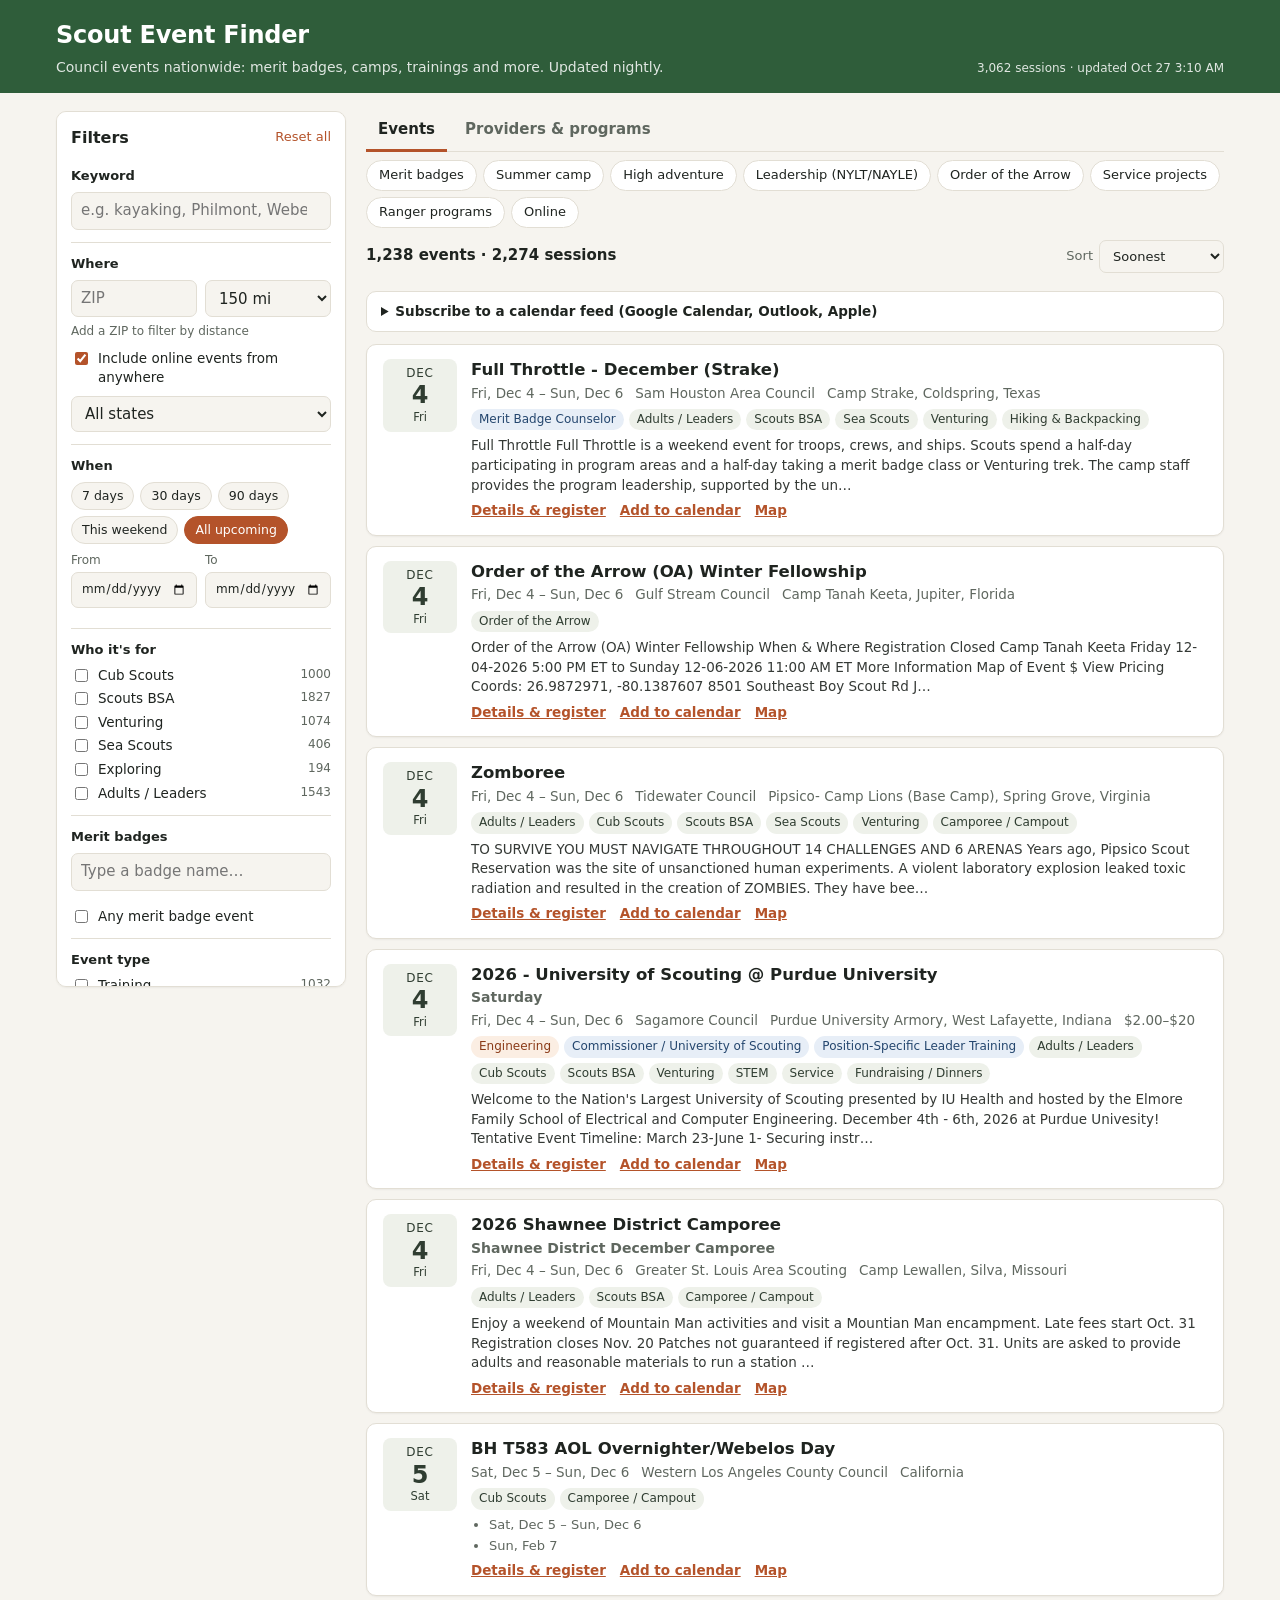
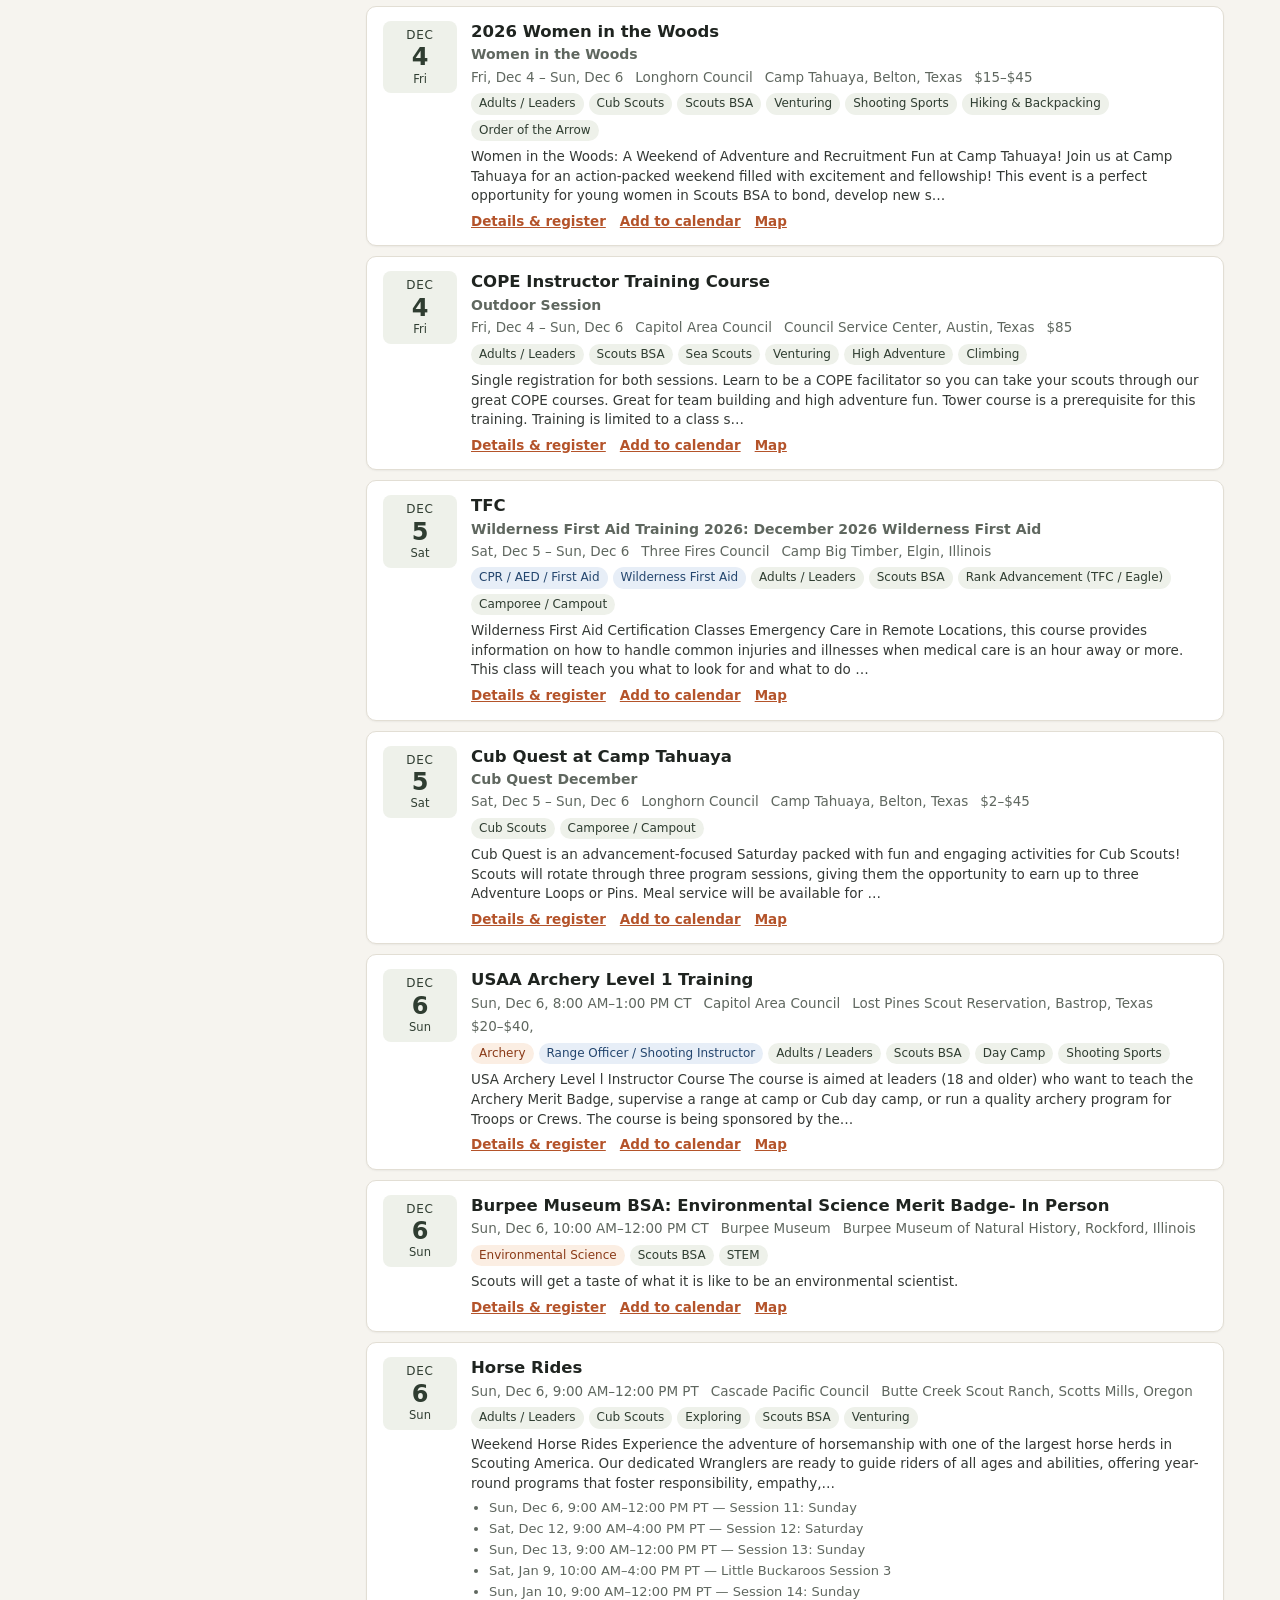
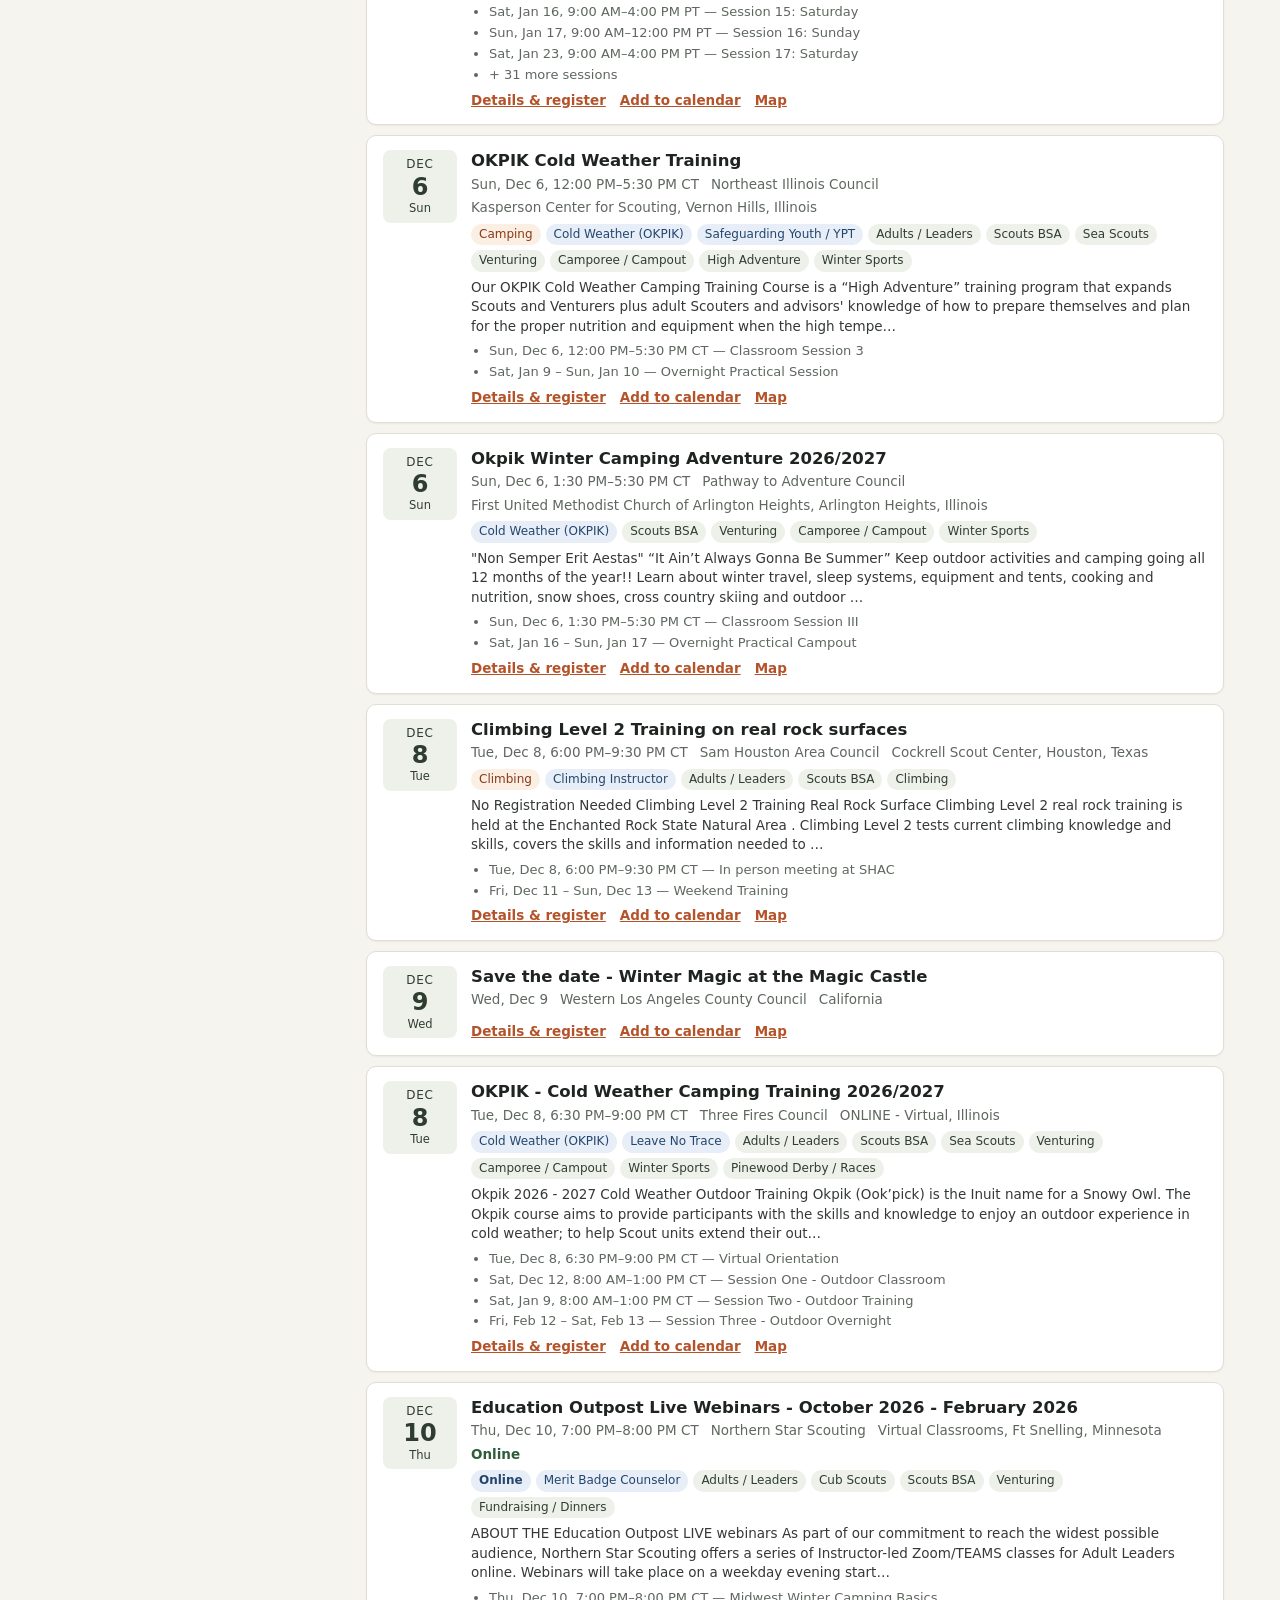
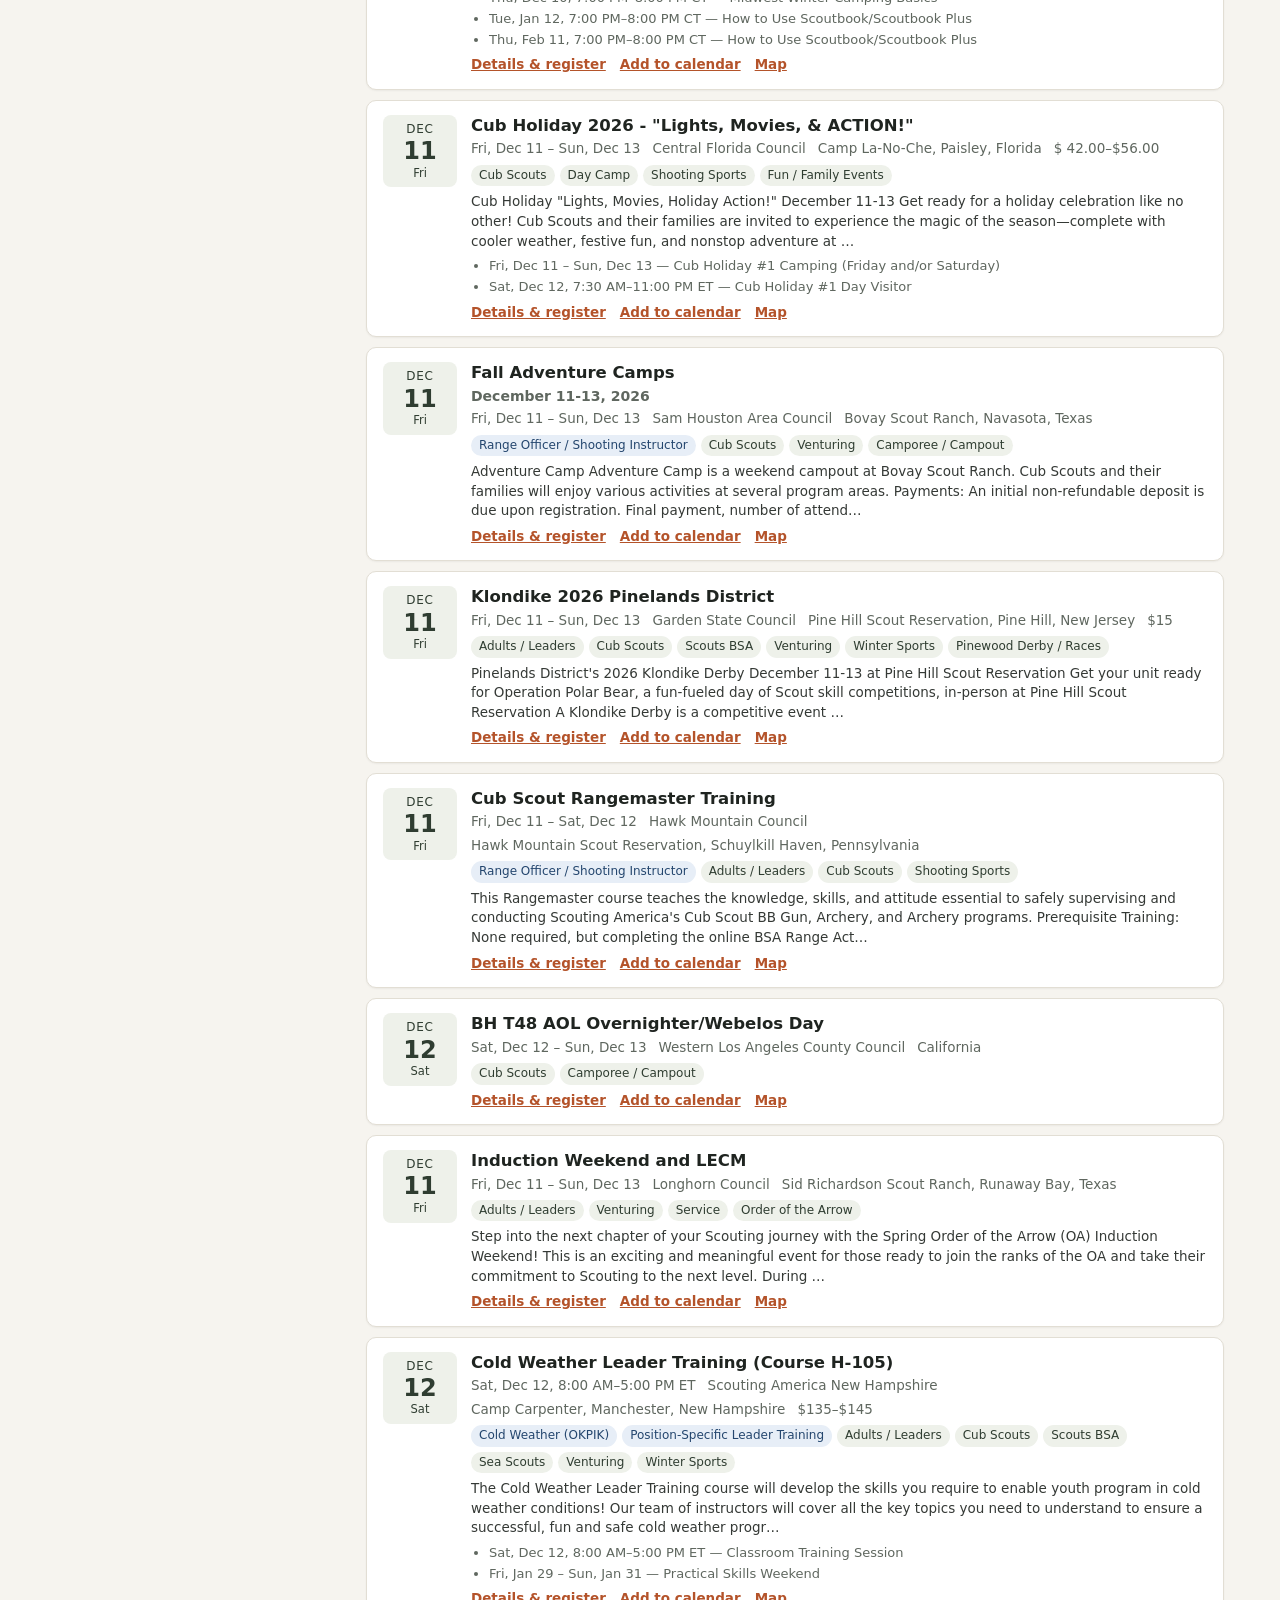
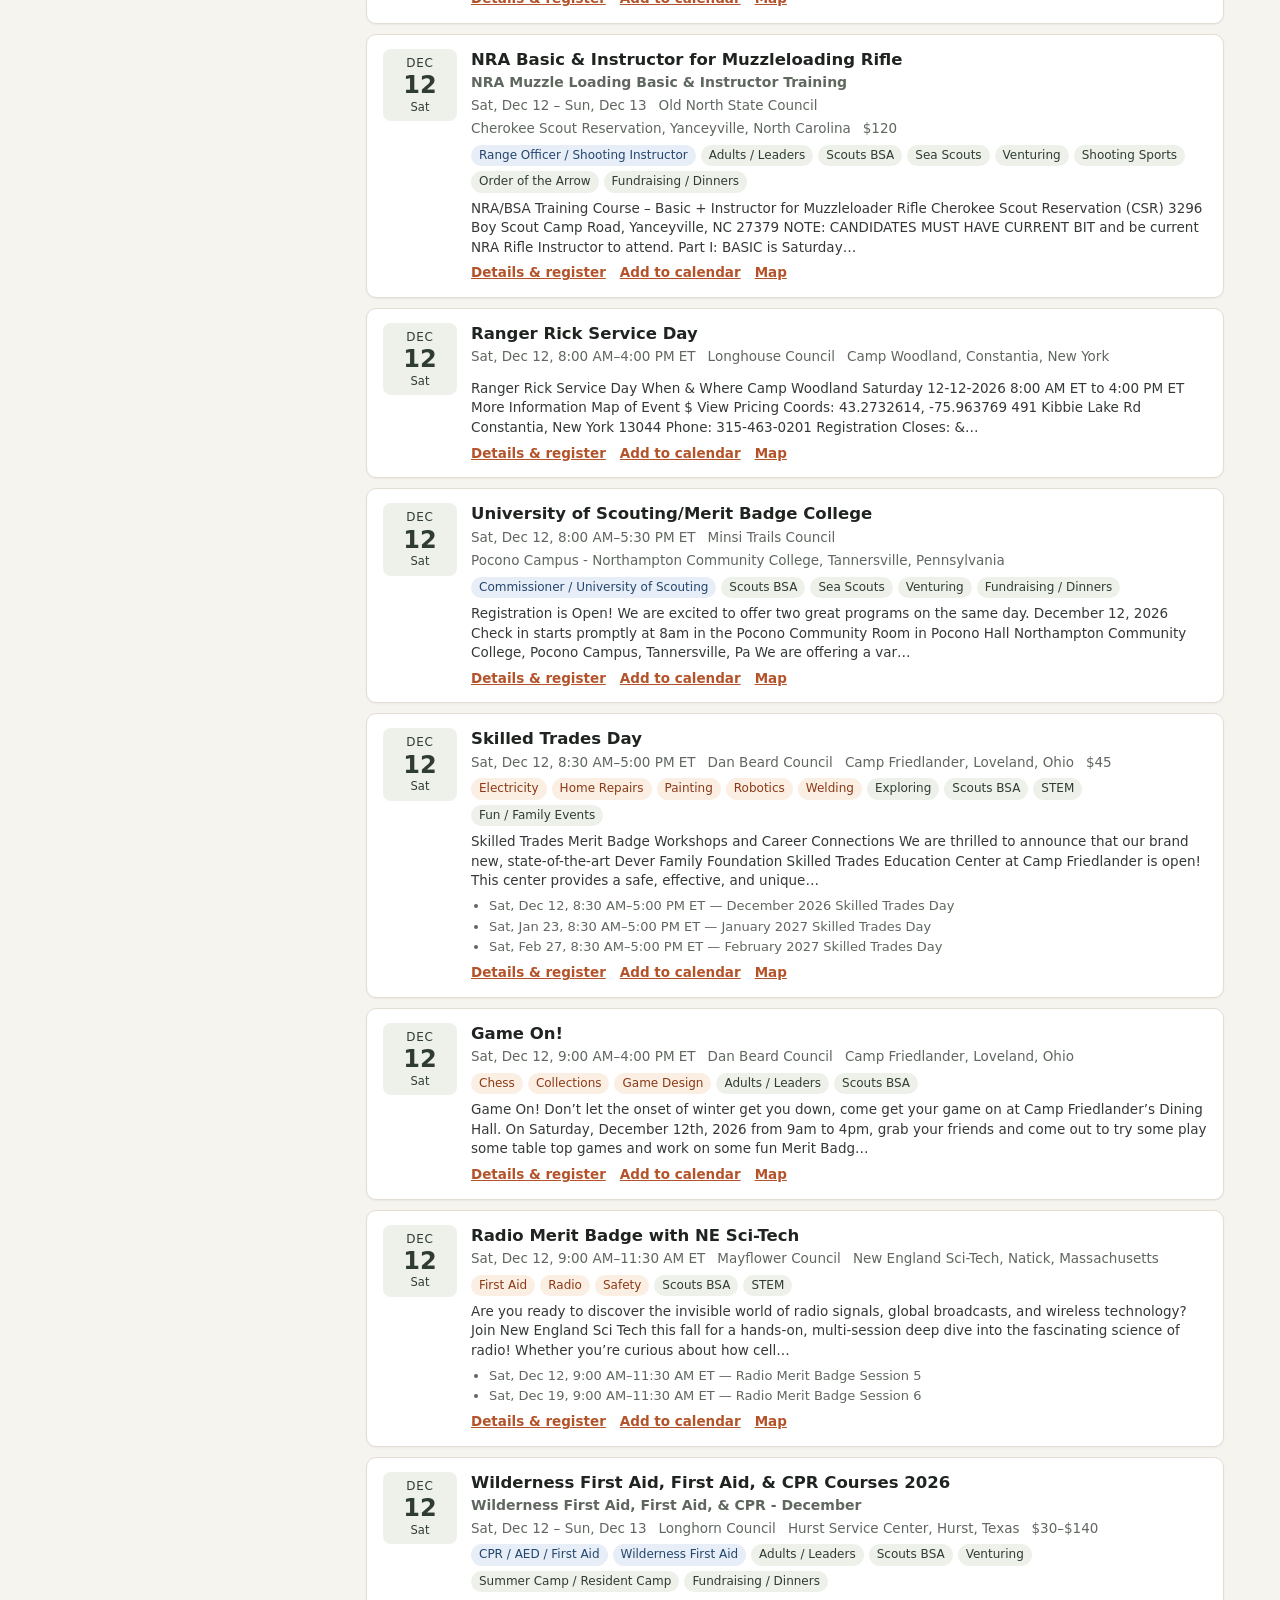
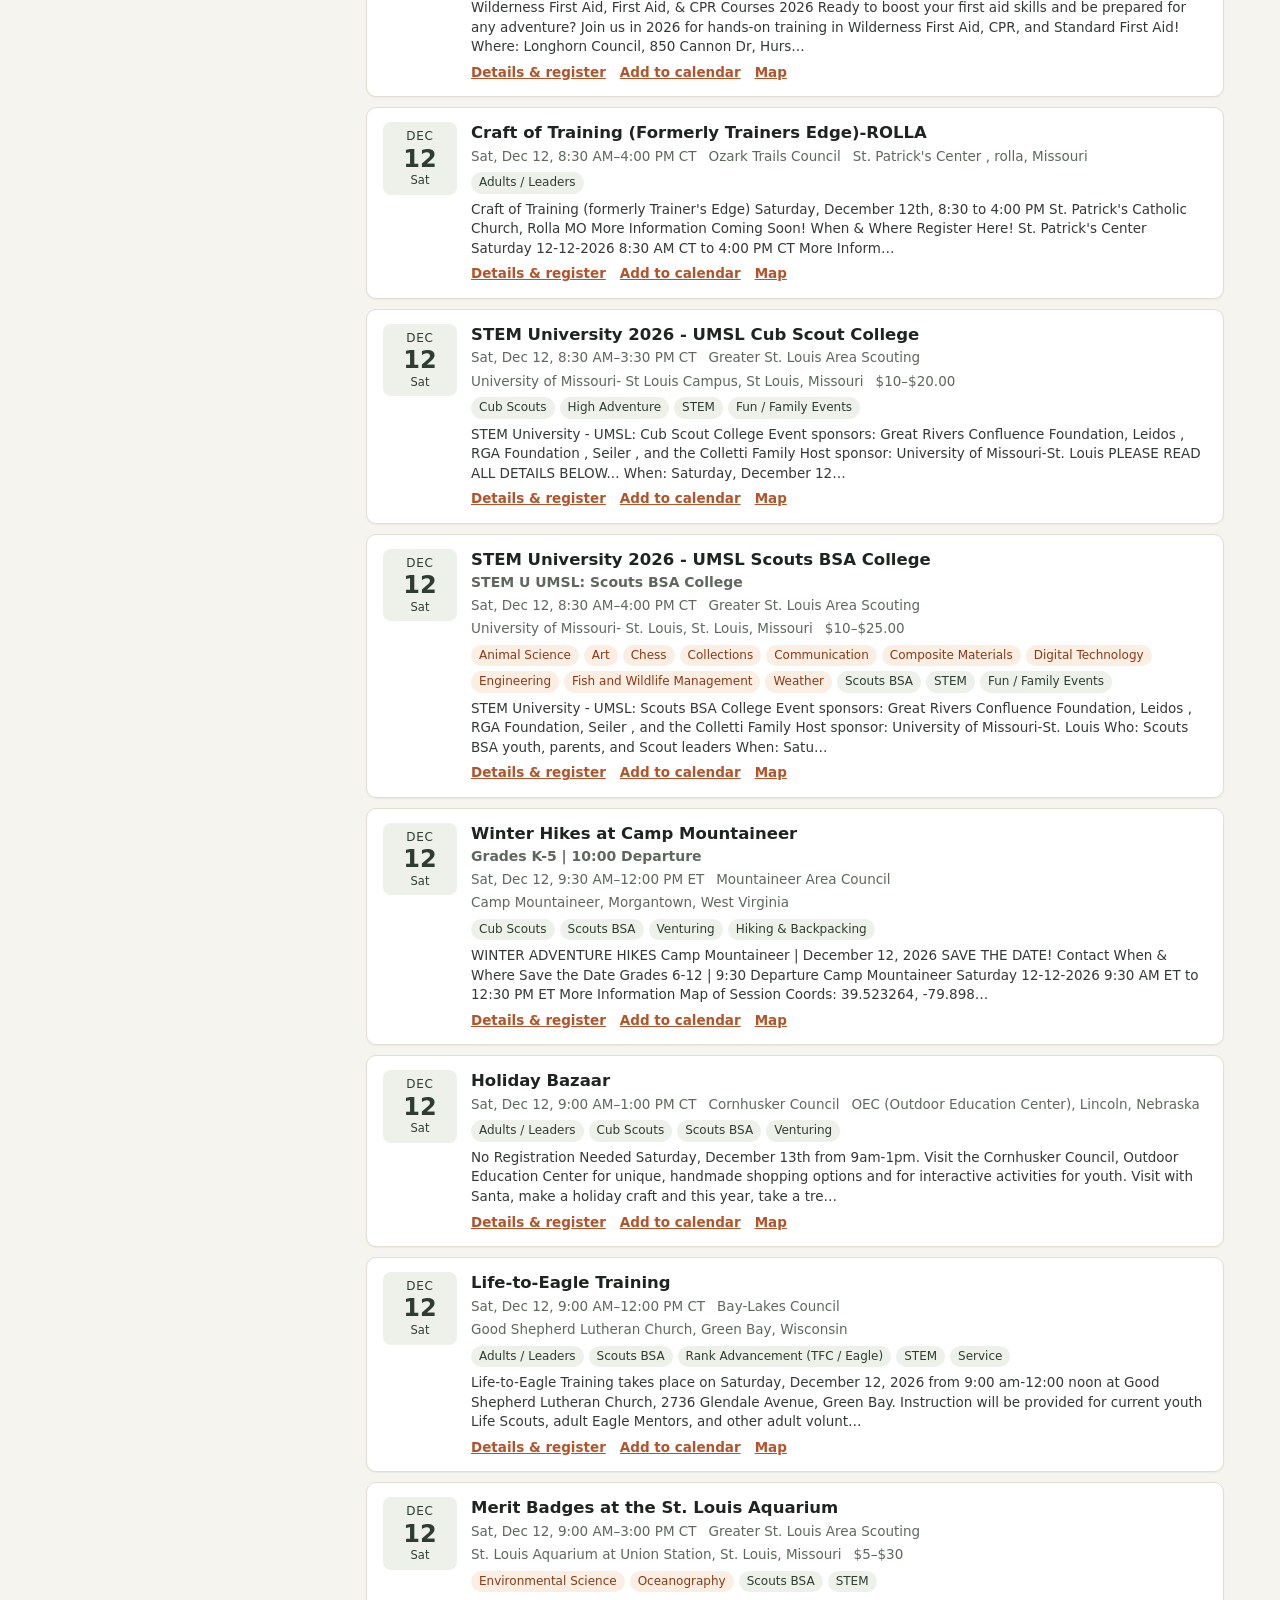
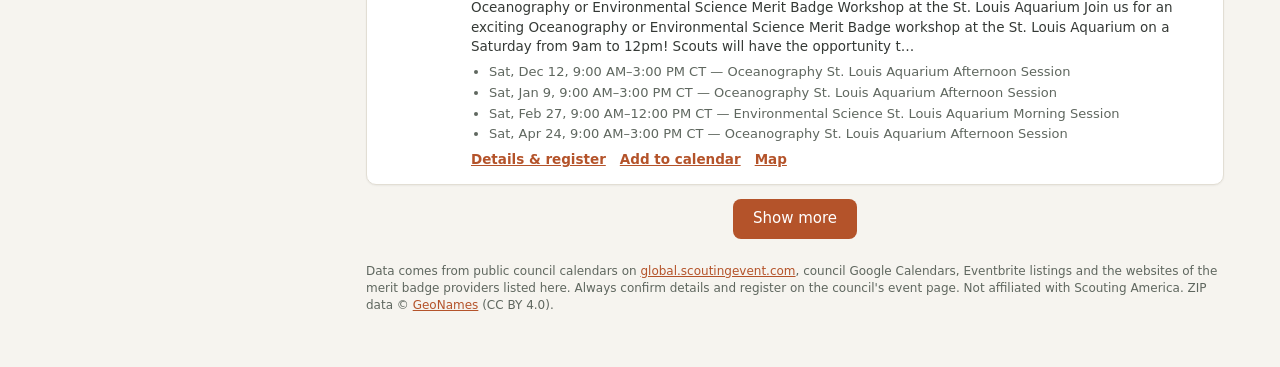
==== docs/index.html @ 90b97435 "Add files via upload" ====
<!doctype html>
<html lang="en">
<head>
<meta charset="utf-8">
<meta name="viewport" content="width=device-width, initial-scale=1">
<title>Scout Event Finder</title>
<meta name="description" content="Search Scouting America council events nationwide by merit badge, training, distance, date and program.">
<link rel="icon" href="data:image/svg+xml,%3Csvg xmlns='http://www.w3.org/2000/svg' viewBox='0 0 32 32'%3E%3Ccircle cx='16' cy='16' r='14' fill='%23b4532a'/%3E%3Cpath d='M16 6l3 8h-6z M16 26l-3-8h6z' fill='%23fff'/%3E%3C/svg%3E">
<link rel="stylesheet" href="style.css">
</head>
<body>
<header class="top">
  <div class="wrap top-inner">
    <div>
      <h1>Scout Event Finder</h1>
      <p class="sub">Council events nationwide: merit badges, camps, trainings and more. Updated nightly.</p>
    </div>
    <div class="updated" id="updated">Loading…</div>
  </div>
</header>

<main class="wrap layout">
  <aside class="filters" id="filters" aria-label="Filters">
    <div class="filters-head">
      <h2>Filters</h2>
      <button type="button" class="link" id="reset">Reset all</button>
      <button type="button" class="close-filters" id="closeFilters" aria-label="Close filters">✕</button>
    </div>

    <section>
      <label class="lbl" for="q">Keyword</label>
      <input id="q" type="search" placeholder="e.g. kayaking, Philmont, Webelos">
    </section>

    <section>
      <div class="lbl">Where</div>
      <div class="row2">
        <input id="zip" inputmode="numeric" maxlength="5" placeholder="ZIP" aria-label="ZIP code">
        <select id="radius" aria-label="Distance">
          <option value="25">25 mi</option><option value="50">50 mi</option>
          <option value="100">100 mi</option><option value="150" selected>150 mi</option>
          <option value="250">250 mi</option><option value="500">500 mi</option>
          <option value="0">Any distance</option>
        </select>
      </div>
      <div class="hint" id="zipHint"></div>
      <label class="check"><input type="checkbox" id="includeOnline" checked> Include online events from anywhere</label>
      <select id="state" aria-label="State"><option value="">All states</option></select>
    </section>

    <section>
      <div class="lbl">When</div>
      <div class="chips" id="datePresets">
        <button type="button" data-days="7">7 days</button>
        <button type="button" data-days="30">30 days</button>
        <button type="button" data-days="90">90 days</button>
        <button type="button" data-days="weekend">This weekend</button>
        <button type="button" data-days="all" class="on">All upcoming</button>
      </div>
      <div class="row2">
        <label class="mini">From<input id="from" type="date"></label>
        <label class="mini">To<input id="to" type="date"></label>
      </div>
    </section>

    <section>
      <div class="lbl">Who it's for</div>
      <div class="checks" id="programs"></div>
    </section>

    <section>
      <label class="lbl" for="badgeInput">Merit badges</label>
      <input id="badgeInput" list="badgeList" placeholder="Type a badge name…">
      <datalist id="badgeList"></datalist>
      <div class="picked" id="badgePicked"></div>
      <label class="check"><input type="checkbox" id="anyBadge"> Any merit badge event</label>
    </section>

    <section>
      <div class="lbl">Event type</div>
      <div class="checks" id="topics"></div>
    </section>

    <section>
      <div class="lbl">Training &amp; certifications</div>
      <div class="checks scroll" id="trainings"></div>
    </section>

    <section>
      <label class="lbl" for="council">Council</label>
      <select id="council"><option value="">All councils</option></select>
    </section>

    <section>
      <div class="lbl">Clean-up</div>
      <label class="check"><input type="checkbox" id="hideLong" checked> Hide long-running listings (over 3 weeks, e.g. dues, sales)</label>
      <label class="check"><input type="checkbox" id="hideFund" checked> Hide fundraisers &amp; dinners</label>
      <label class="check"><input type="checkbox" id="hideAdmin" checked> Hide meetings &amp; admin (committees, roundtables, boards of review)</label>
      <label class="check"><input type="checkbox" id="newOnly"> Only events added in the last 7 days</label>
    </section>
  </aside>

  <section class="results" aria-live="polite">
    <div class="tabs" role="tablist">
      <button type="button" role="tab" id="tabEvents" class="on" aria-selected="true">Events</button>
      <button type="button" role="tab" id="tabProviders" aria-selected="false">Providers &amp; programs</button>
    </div>
    <div class="quick" id="quick" aria-label="Quick picks"></div>
    <div class="toolbar">
      <button type="button" class="open-filters" id="openFilters">Filters</button>
      <div class="count" id="count"></div>
      <label class="sort">Sort
        <select id="sort">
          <option value="date">Soonest</option>
          <option value="dist">Closest</option>
          <option value="new">Newly added</option>
        </select>
      </label>
    </div>
    <div class="active" id="activeFilters"></div>
    <details class="subscribe" id="subscribe">
      <summary>Subscribe to a calendar feed (Google Calendar, Outlook, Apple)</summary>
      <p>Copy a link and add it to your calendar app ("Add calendar → From URL" in Google Calendar). It refreshes automatically as new events are posted.</p>
      <div id="feedLinks">Loading…</div>
    </details>
    <div id="list"></div>
    <button type="button" class="more" id="more" hidden>Show more</button>
    <p class="foot">Data comes from public council calendars on
      <a href="https://global.scoutingevent.com/" target="_blank" rel="noopener">global.scoutingevent.com</a>, council Google Calendars,
      Eventbrite listings and the websites of the merit badge providers listed here.
      Always confirm details and register on the council's event page. Not affiliated with Scouting America.
      ZIP data © <a href="https://www.geonames.org/" target="_blank" rel="noopener">GeoNames</a> (CC BY 4.0).</p>
  </section>
</main>
<script src="app.js"></script>
</body>
</html>
---- docs/style.css ----
:root {
  --bg: #f6f4ef; --panel: #ffffff; --ink: #1f2420; --muted: #5f675f; --line: #e2ded4;
  --accent: #b4532a; --accent-ink: #ffffff; --green: #2f5d3a; --chip: #eef1ea; --chip-ink: #2f3d31;
  --badge: #fbeee3; --badge-ink: #8a3a17; --train: #e7eef7; --train-ink: #24466e; --new: #2f5d3a;
  --shadow: 0 1px 2px rgba(0,0,0,.05);
}
@media (prefers-color-scheme: dark) {
  :root {
    --bg: #161916; --panel: #1f231f; --ink: #e9ece6; --muted: #a2aa9f; --line: #333a33;
    --accent: #e0814f; --accent-ink: #1a1a1a; --green: #8cc79a; --chip: #2a312a; --chip-ink: #cfdccb;
    --badge: #3a2a20; --badge-ink: #f2b48f; --train: #1f2c3b; --train-ink: #a9c6ea; --new: #8cc79a;
    --shadow: none;
  }
}
* { box-sizing: border-box; }
body { margin: 0; background: var(--bg); color: var(--ink);
  font: 15px/1.45 system-ui, -apple-system, "Segoe UI", Roboto, sans-serif; }
a { color: var(--accent); }
.wrap { max-width: 1200px; margin: 0 auto; padding: 0 16px; }

.top { background: var(--green); color: #fff; }
@media (prefers-color-scheme: dark) { .top { background: #233326; } }
.top-inner { display: flex; justify-content: space-between; align-items: flex-end; gap: 12px; padding-top: 18px; padding-bottom: 16px; flex-wrap: wrap; }
.top h1 { margin: 0; font-size: 24px; letter-spacing: -.01em; }
.top .sub { margin: 4px 0 0; opacity: .85; font-size: 14px; }
.updated { font-size: 12px; opacity: .85; }

.layout { display: grid; grid-template-columns: 290px 1fr; gap: 20px; padding-top: 18px; padding-bottom: 40px; }

/* Filters */
.filters { background: var(--panel); border: 1px solid var(--line); border-radius: 10px; padding: 14px;
  align-self: start; position: sticky; top: 12px; max-height: calc(100vh - 24px); overflow: auto; box-shadow: var(--shadow); }
.filters-head { display: flex; align-items: center; gap: 8px; margin-bottom: 6px; }
.filters-head h2 { font-size: 16px; margin: 0; flex: 1; }
.filters section { border-top: 1px solid var(--line); padding: 12px 0; }
.filters section:first-of-type { border-top: 0; }
.lbl { display: block; font-weight: 600; font-size: 13px; margin-bottom: 6px; }
input, select { font: inherit; color: var(--ink); background: var(--bg); border: 1px solid var(--line);
  border-radius: 7px; padding: 7px 9px; width: 100%; }
input[type=checkbox] { width: auto; accent-color: var(--accent); }
.row2 { display: grid; grid-template-columns: 1fr 1fr; gap: 8px; margin-bottom: 8px; }
.mini { font-size: 12px; color: var(--muted); display: grid; gap: 3px; }
.hint { font-size: 12px; color: var(--muted); margin: -2px 0 8px; min-height: 1em; }
.checks { display: grid; gap: 4px; }
.checks.scroll { max-height: 190px; overflow: auto; padding-right: 4px; }
.check { display: flex; gap: 7px; align-items: flex-start; font-size: 13.5px; cursor: pointer; }
.check input { margin-top: 3px; }
.check .n { color: var(--muted); font-size: 12px; margin-left: auto; padding-left: 6px; }
.chips { display: flex; flex-wrap: wrap; gap: 6px; margin-bottom: 8px; }
.chips button, .picked button { font: inherit; font-size: 12.5px; border: 1px solid var(--line); background: var(--bg);
  color: var(--ink); border-radius: 999px; padding: 4px 10px; cursor: pointer; }
.chips button.on { background: var(--accent); color: var(--accent-ink); border-color: var(--accent); }
.picked { display: flex; flex-wrap: wrap; gap: 6px; margin: 8px 0; }
.picked button { background: var(--badge); color: var(--badge-ink); border-color: transparent; }
button.link { background: none; border: 0; color: var(--accent); cursor: pointer; font: inherit; font-size: 13px; padding: 0; }
.close-filters, .open-filters { display: none; }

/* Results */
.toolbar { display: flex; align-items: center; gap: 12px; margin-bottom: 8px; flex-wrap: wrap; }
.count { font-weight: 600; flex: 1; }
.sort { font-size: 13px; color: var(--muted); display: flex; align-items: center; gap: 6px; }
.sort select { width: auto; }
.active { display: flex; flex-wrap: wrap; gap: 6px; margin-bottom: 10px; }
.active span { font-size: 12px; background: var(--chip); color: var(--chip-ink); border-radius: 999px; padding: 3px 9px; }

.card { background: var(--panel); border: 1px solid var(--line); border-radius: 10px; padding: 14px 16px;
  margin-bottom: 10px; display: grid; grid-template-columns: 74px 1fr; gap: 14px; box-shadow: var(--shadow); }
.date { text-align: center; border-radius: 8px; background: var(--chip); color: var(--chip-ink); padding: 6px 4px; align-self: start; }
.date .m { font-size: 12px; text-transform: uppercase; letter-spacing: .06em; }
.date .d { font-size: 24px; font-weight: 700; line-height: 1.1; }
.date .w { font-size: 11.5px; }
.card h3 { margin: 0; font-size: 16.5px; line-height: 1.3; }
.card h3 a { color: var(--ink); text-decoration: none; }
.card h3 a:hover { text-decoration: underline; }
.meta { color: var(--muted); font-size: 13.5px; margin: 3px 0 6px; display: flex; flex-wrap: wrap; gap: 4px 12px; }
.meta .dist { color: var(--green); font-weight: 600; }
.tags { display: flex; flex-wrap: wrap; gap: 5px; margin: 6px 0; }
.tag { font-size: 12px; border-radius: 999px; padding: 2px 8px; background: var(--chip); color: var(--chip-ink); }
.tag.b { background: var(--badge); color: var(--badge-ink); }
.tag.t { background: var(--train); color: var(--train-ink); }
.tag.new { background: var(--new); color: var(--panel); font-weight: 600; }
.desc { font-size: 13.5px; color: var(--ink); opacity: .9; margin: 6px 0; overflow-wrap: anywhere; }
.sessions { font-size: 13px; margin: 6px 0 2px; padding-left: 18px; color: var(--muted); }
.sessions li { margin: 2px 0; }
.actions { display: flex; gap: 14px; flex-wrap: wrap; margin-top: 6px; font-size: 13.5px; }
.actions a, .actions button { font-weight: 600; }
.actions button { background: none; border: 0; color: var(--accent); cursor: pointer; font: inherit; font-weight: 600; padding: 0; text-decoration: underline; }
.more { display: block; margin: 14px auto; font: inherit; background: var(--accent); color: var(--accent-ink);
  border: 0; border-radius: 8px; padding: 9px 20px; cursor: pointer; }
.empty { background: var(--panel); border: 1px dashed var(--line); border-radius: 10px; padding: 24px; text-align: center; color: var(--muted); }
.foot { font-size: 12px; color: var(--muted); margin-top: 24px; }

@media (max-width: 860px) {
  .layout { grid-template-columns: 1fr; }
  .filters { position: fixed; inset: 0; z-index: 20; max-height: none; border-radius: 0; display: none; }
  .filters.open { display: block; }
  .close-filters { display: inline-block; background: none; border: 0; font-size: 20px; color: var(--ink); cursor: pointer; }
  .open-filters { display: inline-block; font: inherit; background: var(--accent); color: var(--accent-ink); border: 0; border-radius: 8px; padding: 7px 14px; }
  .card { grid-template-columns: 58px 1fr; gap: 10px; padding: 12px; }
  .date .d { font-size: 20px; }
}
.row2 > *, .row2 input { min-width: 0; }

.subscribe { background: var(--panel); border: 1px solid var(--line); border-radius: 10px; padding: 10px 14px; margin-bottom: 12px; font-size: 13.5px; }
.subscribe summary { cursor: pointer; font-weight: 600; }
.subscribe p { color: var(--muted); margin: 8px 0; }
.feed { display: flex; gap: 8px; align-items: center; margin: 6px 0; flex-wrap: wrap; }
.feed .name { min-width: 180px; font-weight: 600; }
.feed input { flex: 1; min-width: 200px; font-size: 12px; padding: 5px 7px; }
.feed button { font: inherit; font-size: 12px; border: 1px solid var(--line); background: var(--bg); color: var(--ink); border-radius: 6px; padding: 4px 10px; cursor: pointer; }
.more[hidden] { display: none; }
.sess { font-size: 14px; font-weight: 600; color: var(--muted); margin-top: 2px; }
.tag.online { background: var(--train); color: var(--train-ink); font-weight: 600; }
.filters .hint + .check { margin: 0 0 8px; }

.tabs { display: flex; gap: 6px; margin-bottom: 12px; border-bottom: 1px solid var(--line); }
.tabs button { font: inherit; font-weight: 600; background: none; border: 0; border-bottom: 3px solid transparent;
  color: var(--muted); padding: 8px 12px; cursor: pointer; margin-bottom: -1px; }
.tabs button.on { color: var(--ink); border-bottom-color: var(--accent); }
.prov { display: block; }
.prov .fmt { font-size: 12px; font-weight: 600; border-radius: 999px; padding: 2px 8px; background: var(--chip); color: var(--chip-ink); margin-left: 6px; vertical-align: middle; }
.prov .fmt.online { background: var(--train); color: var(--train-ink); }
.prov dl { display: grid; grid-template-columns: max-content 1fr; gap: 3px 12px; font-size: 13.5px; margin: 8px 0; }
.prov dt { color: var(--muted); }
.prov dd { margin: 0; }
.prov .dates { color: var(--green); font-weight: 600; }
.ev-note { font-size: 12.5px; color: var(--muted); font-style: italic; }
[hidden] { display: none !important; }

.quick { display: flex; flex-wrap: wrap; gap: 6px; margin: -4px 0 12px; }
.quick button { font: inherit; font-size: 13px; border: 1px solid var(--line); background: var(--panel); color: var(--ink);
  border-radius: 999px; padding: 5px 12px; cursor: pointer; }
.quick button.on { background: var(--green); color: #fff; border-color: var(--green); }
.quick button.clear { color: var(--muted); }
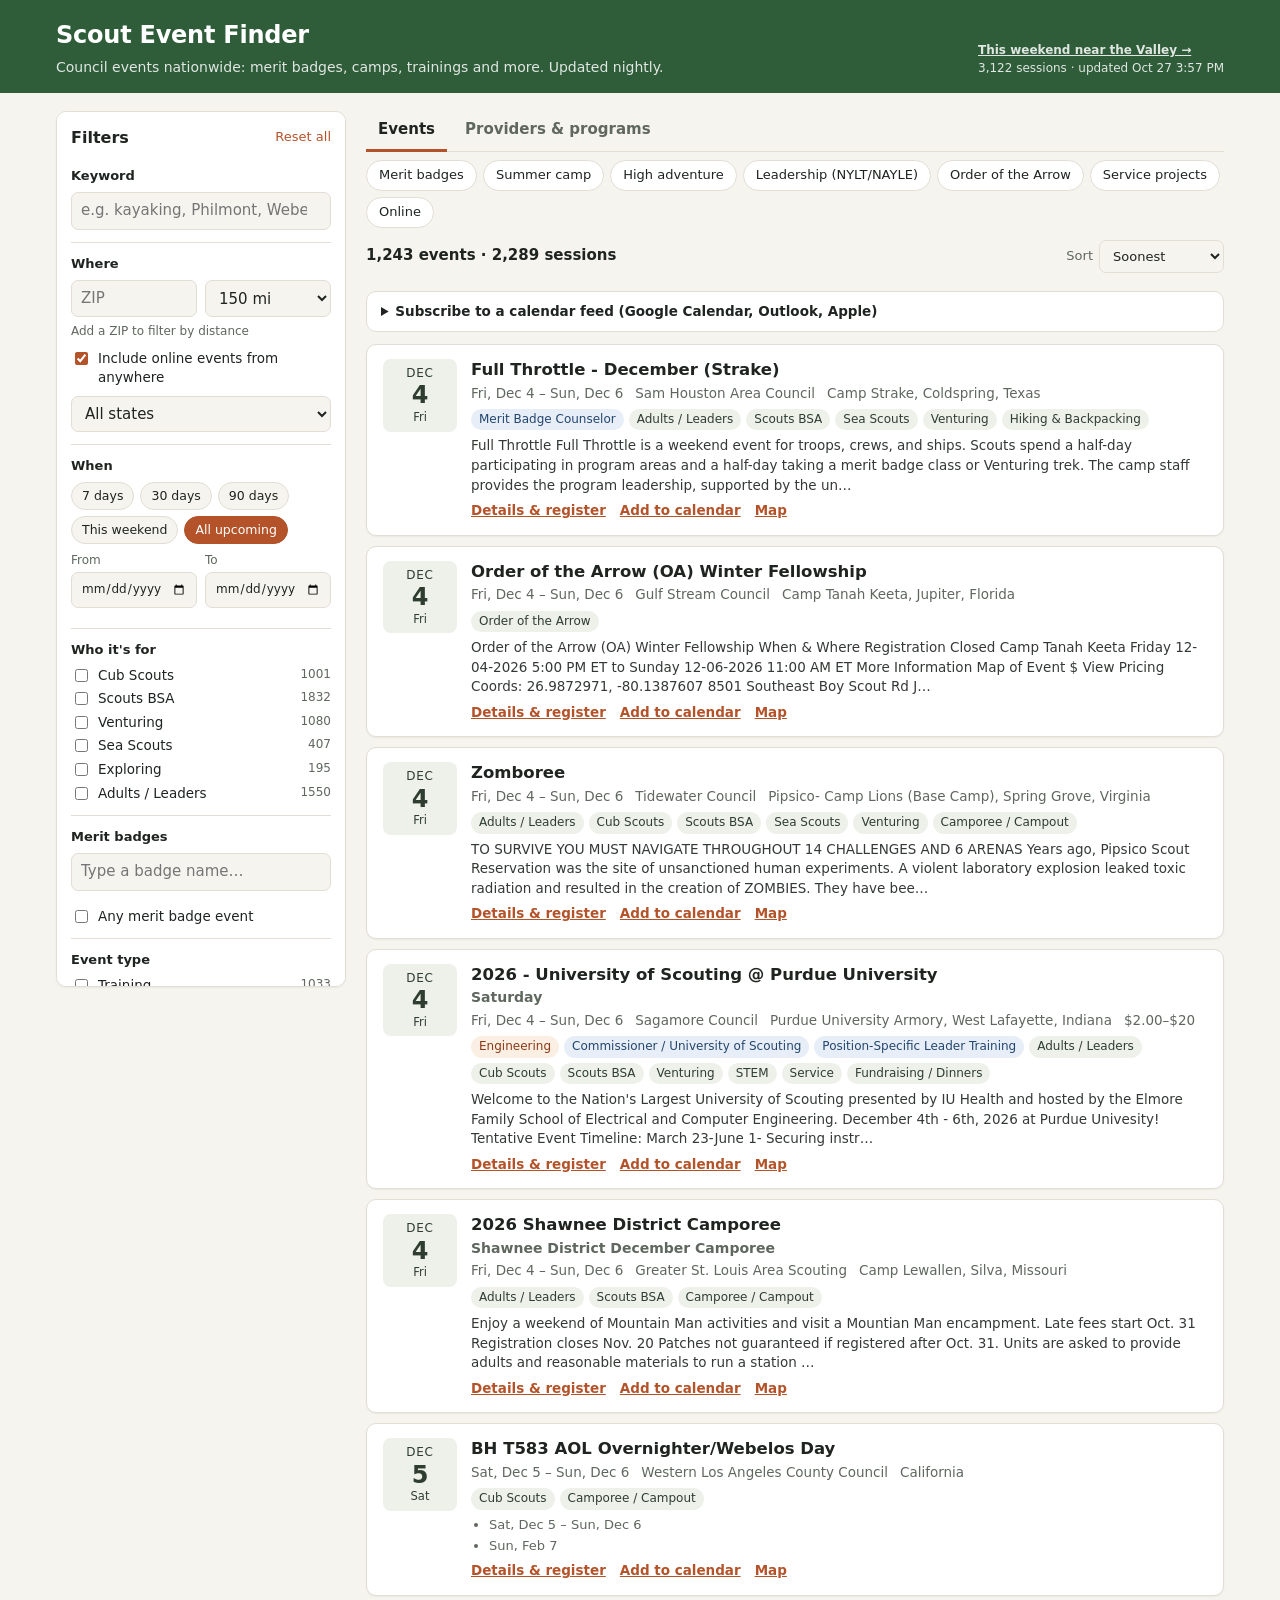
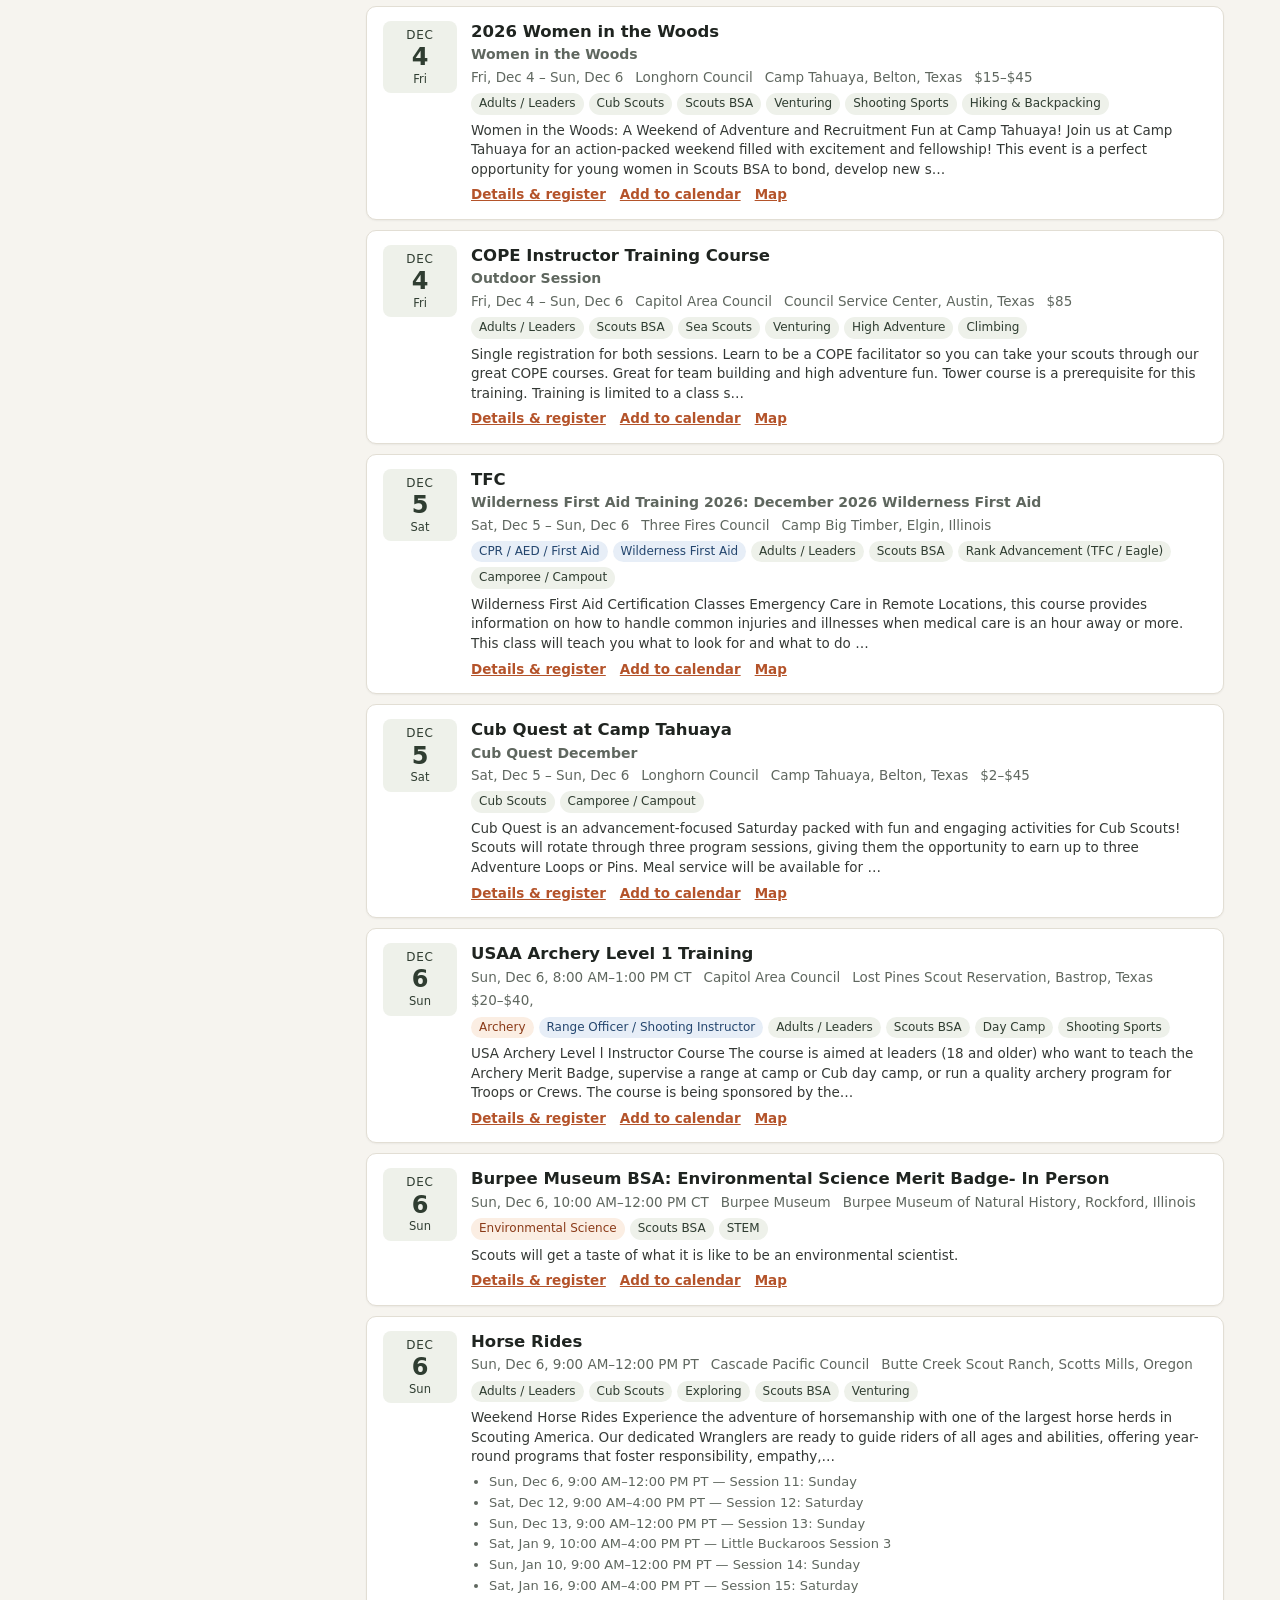
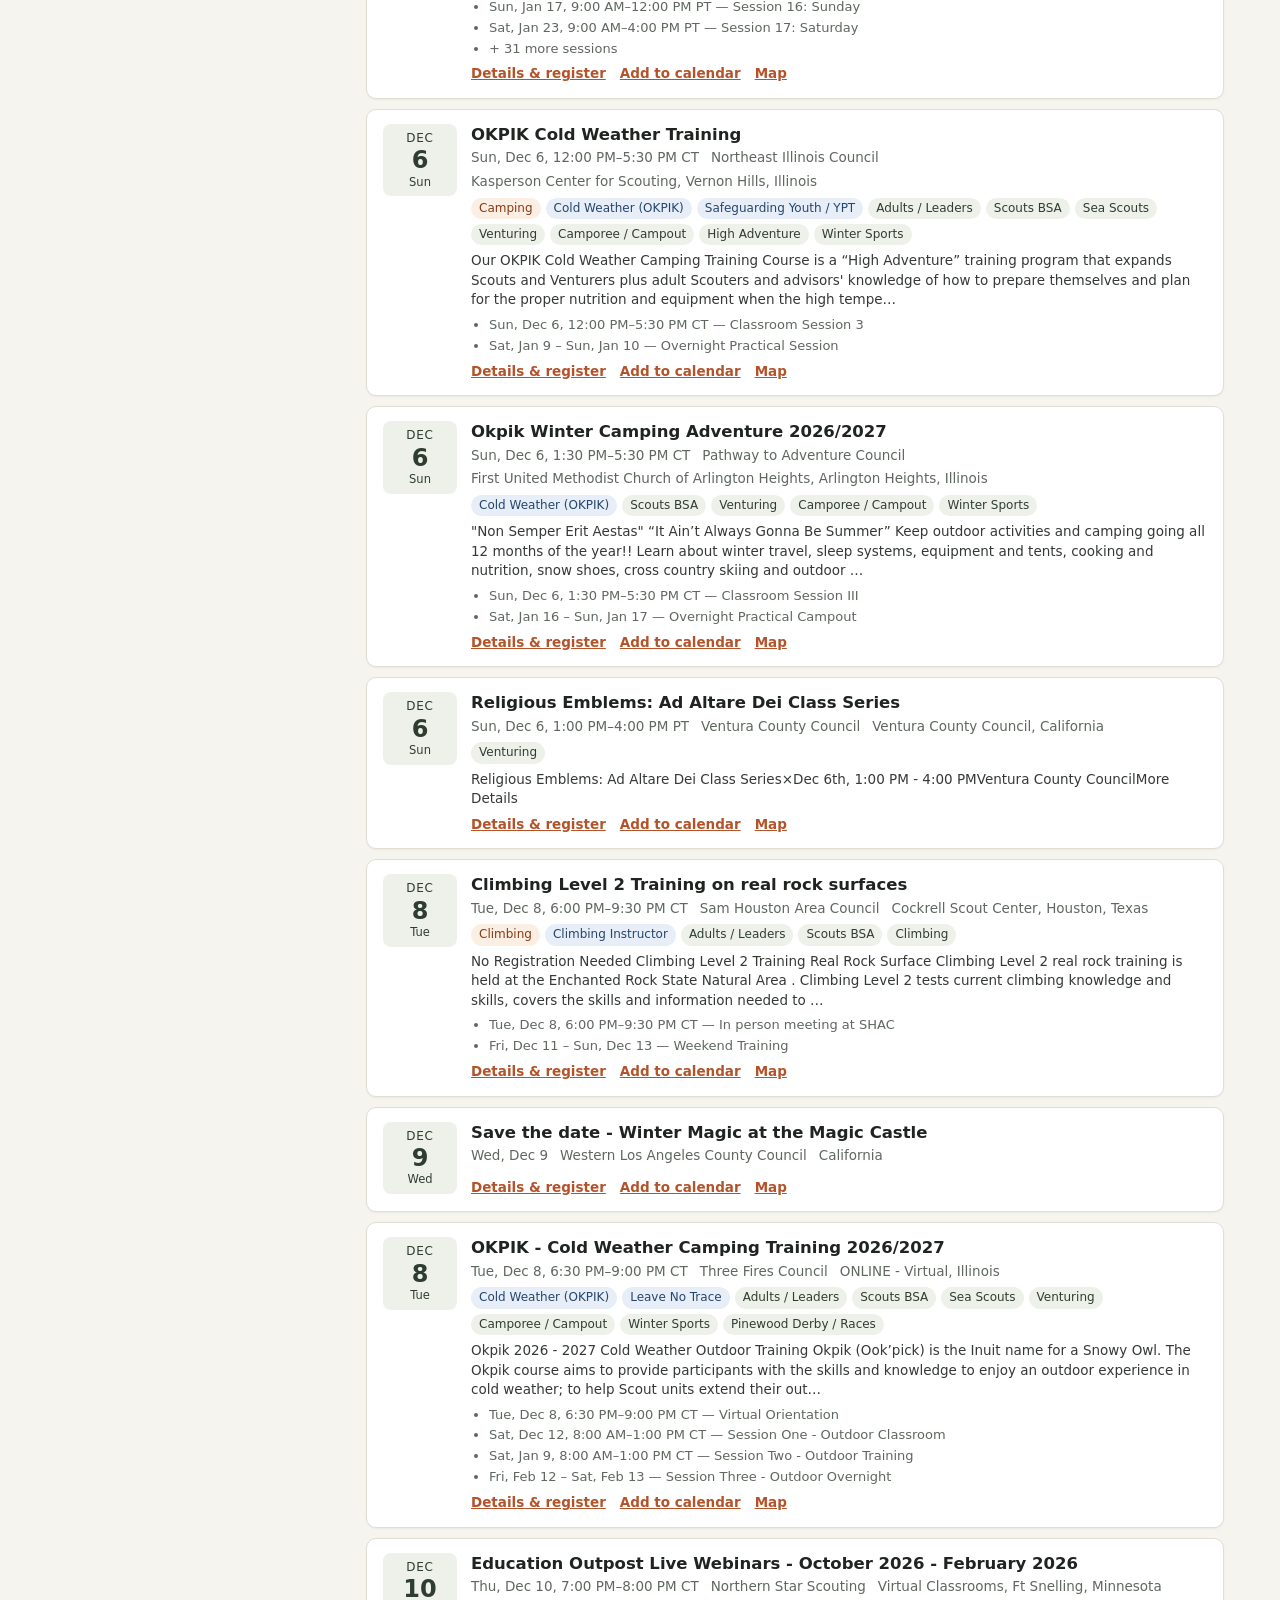
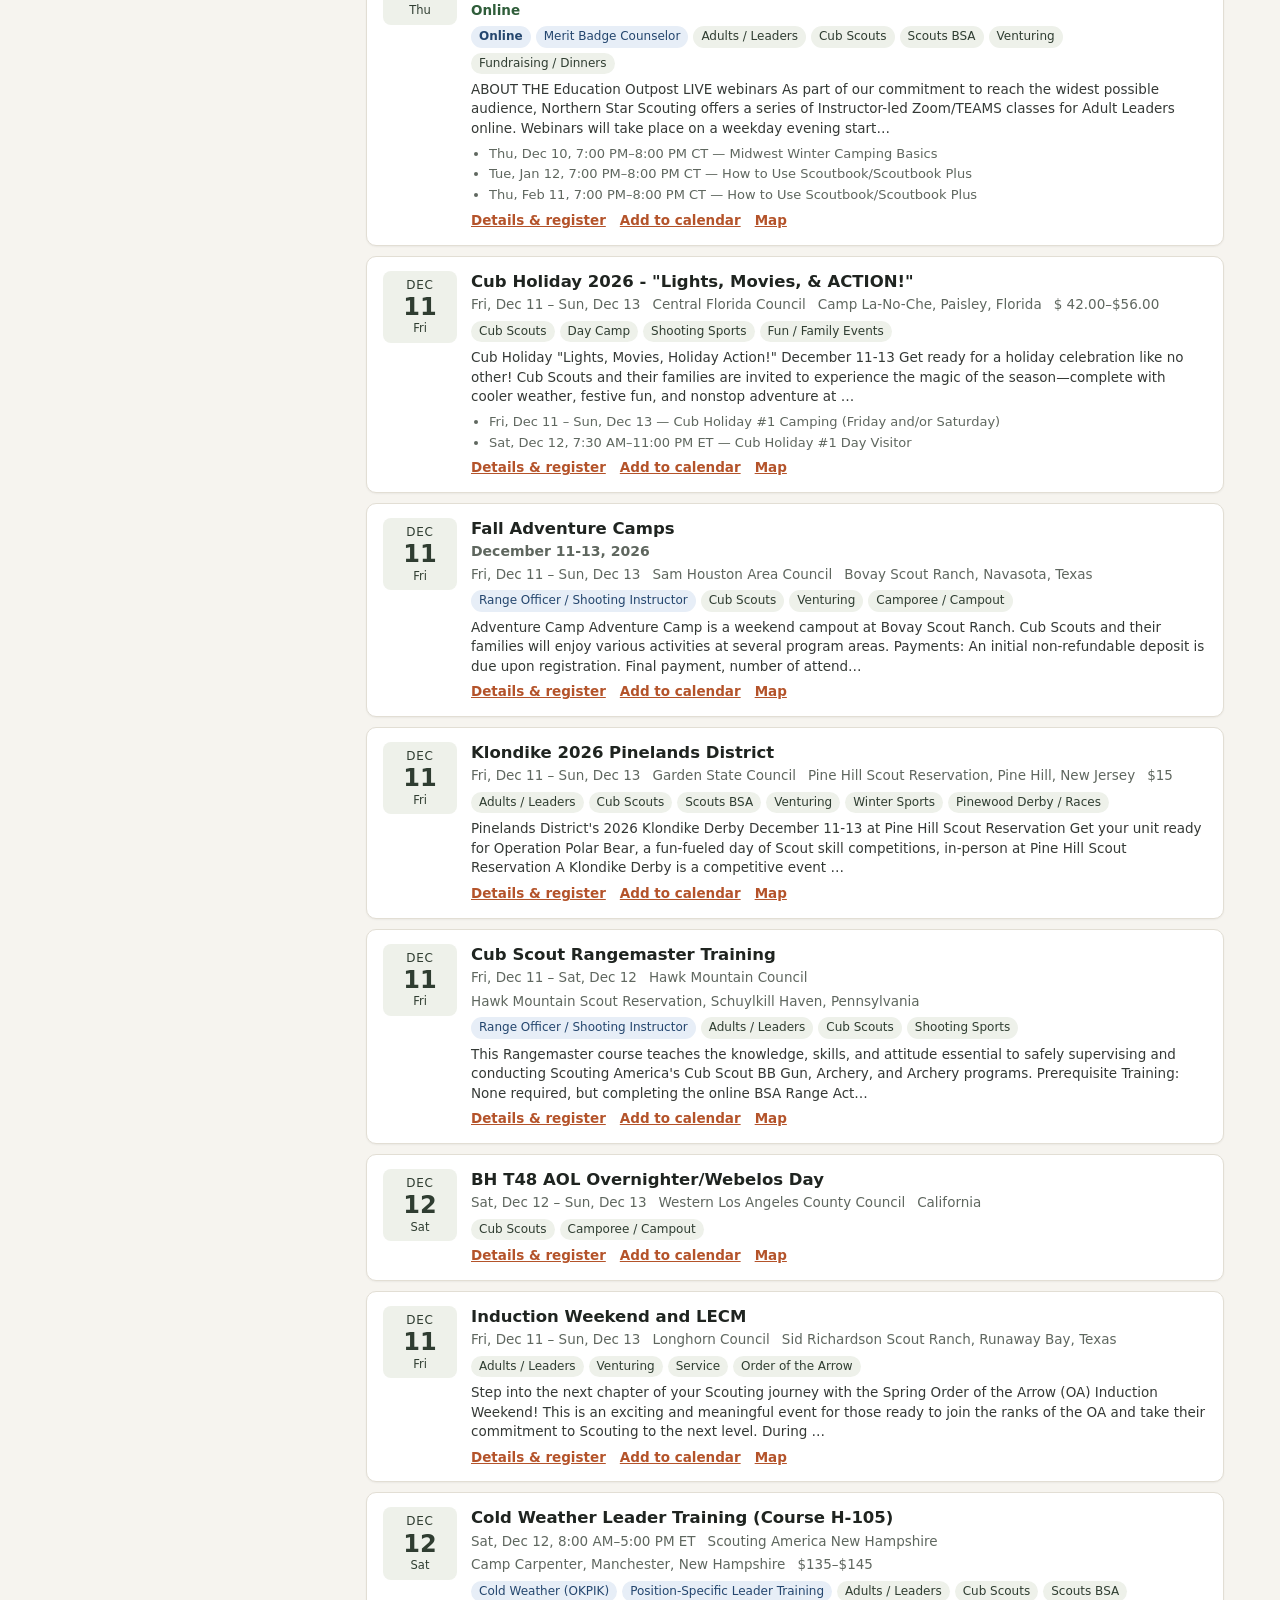
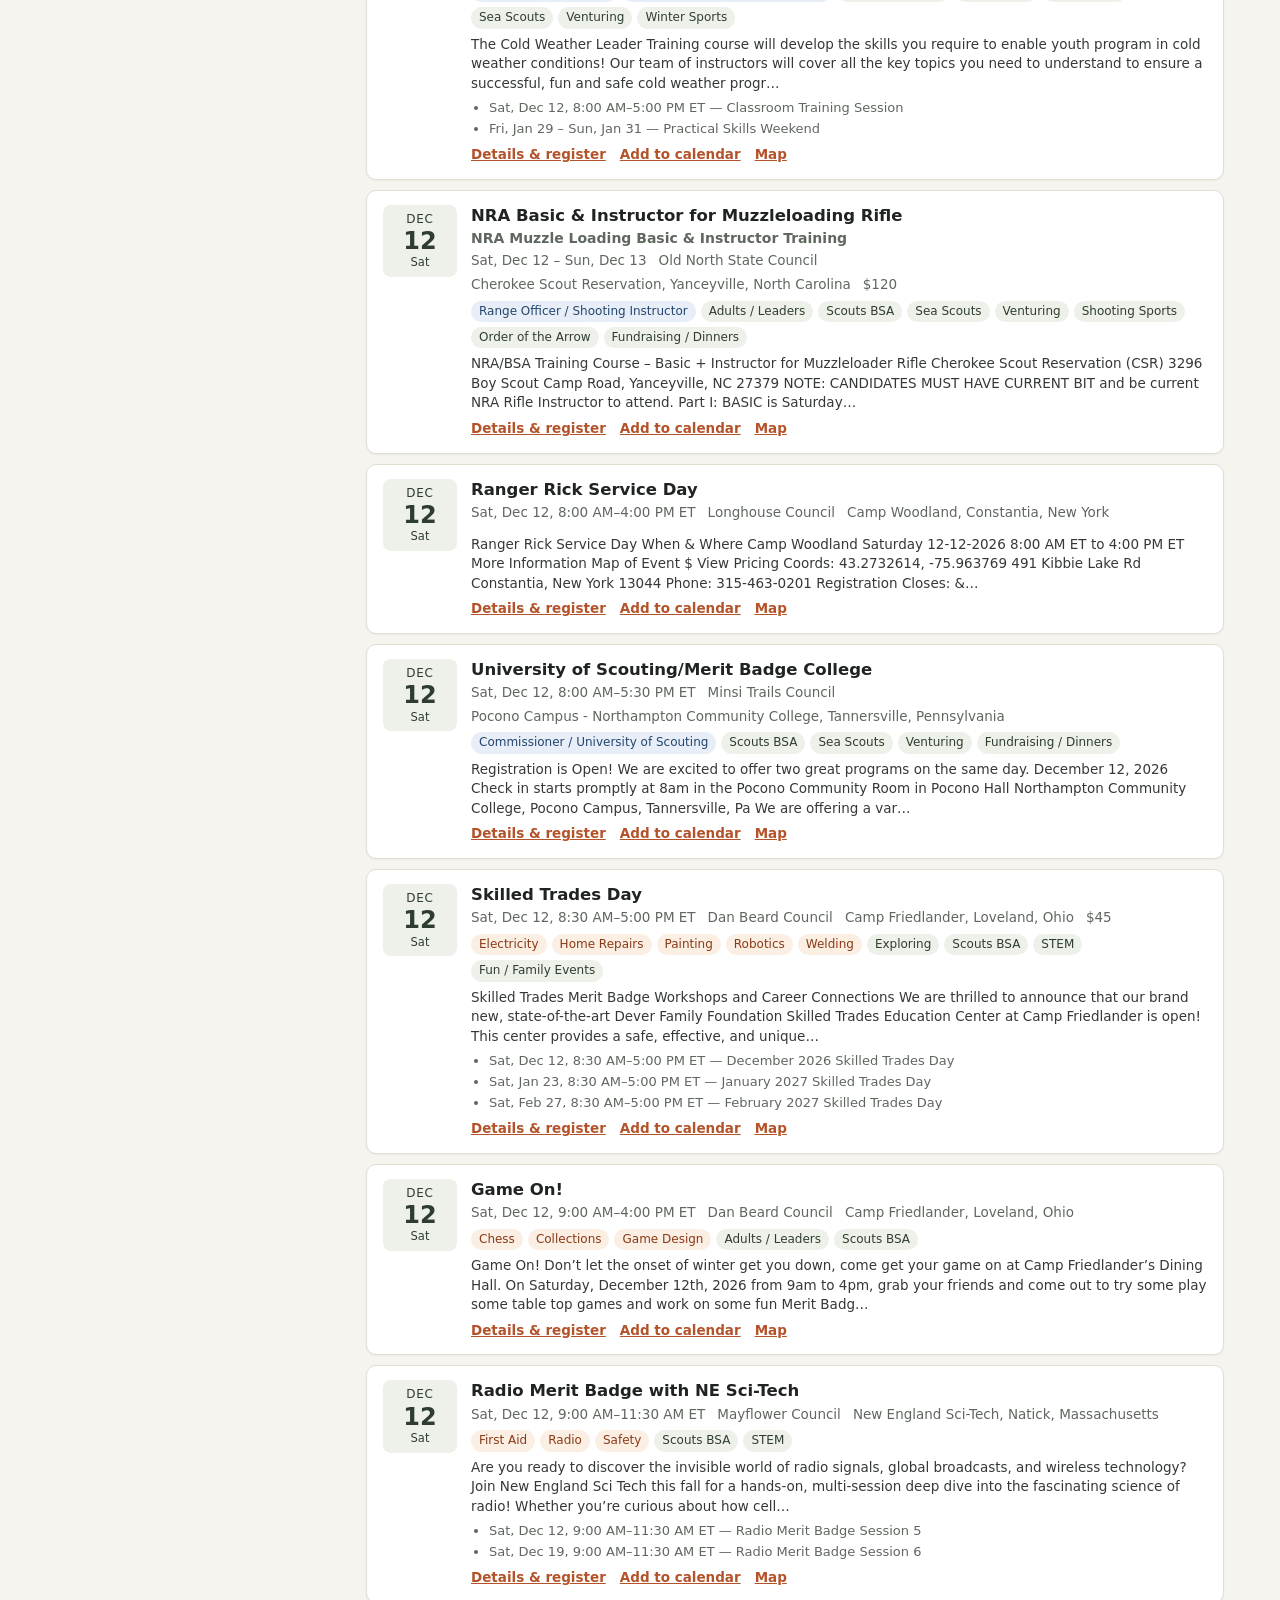
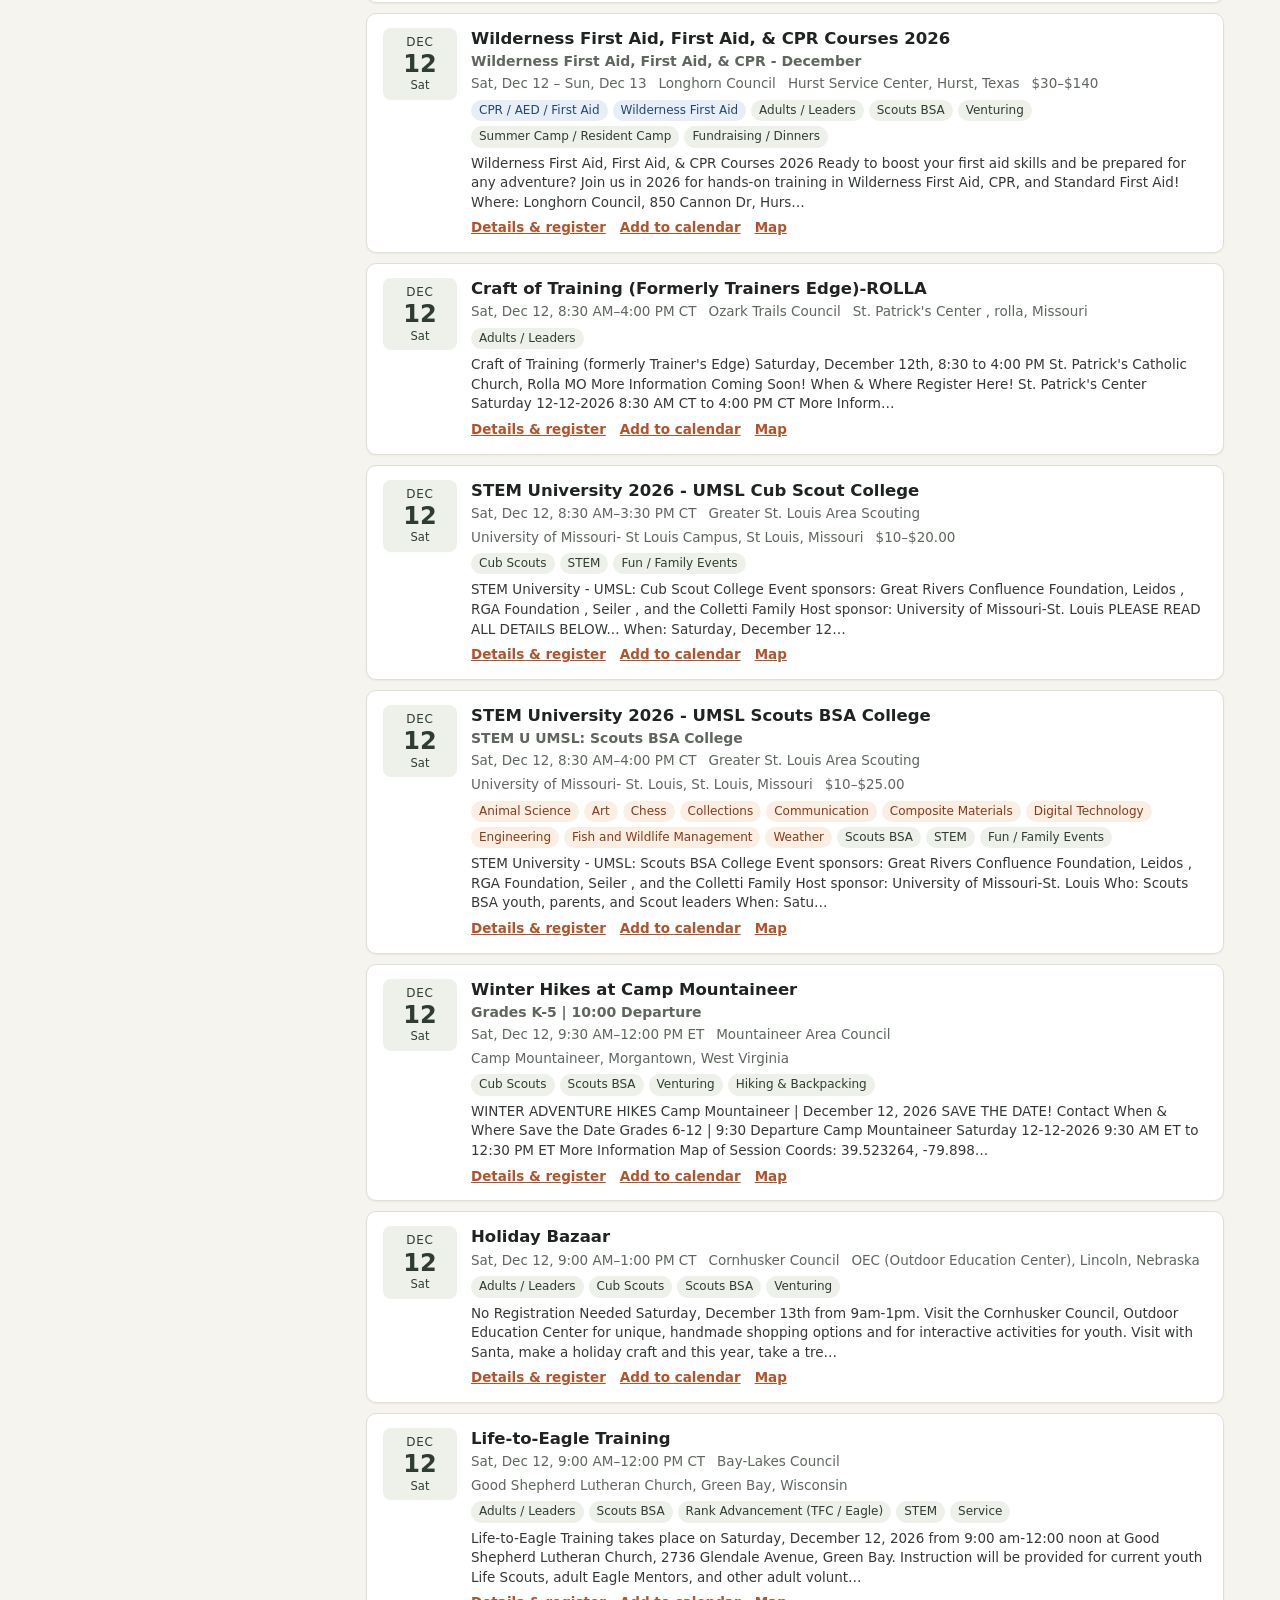
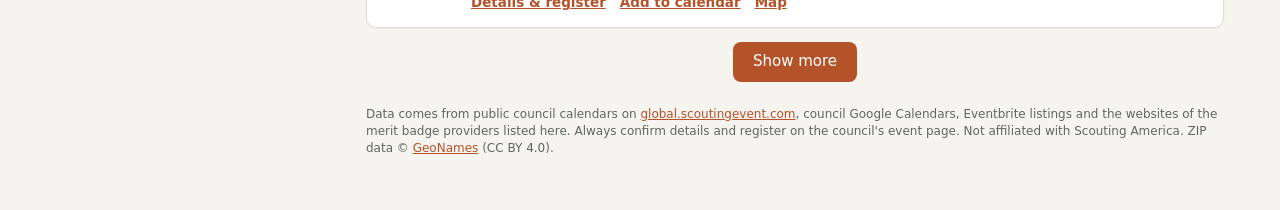
==== commit 6b25ab93: "Add files via upload" ====
--- a/docs/index.html
+++ b/docs/index.html
@@ -6,7 +6,7 @@
 <title>Scout Event Finder</title>
 <meta name="description" content="Search Scouting America council events nationwide by merit badge, training, distance, date and program.">
 <link rel="icon" href="data:image/svg+xml,%3Csvg xmlns='http://www.w3.org/2000/svg' viewBox='0 0 32 32'%3E%3Ccircle cx='16' cy='16' r='14' fill='%23b4532a'/%3E%3Cpath d='M16 6l3 8h-6z M16 26l-3-8h6z' fill='%23fff'/%3E%3C/svg%3E">
-<link rel="stylesheet" href="style.css">
+<link rel="stylesheet" href="style.css?v=2">
 </head>
 <body>
 <header class="top">
@@ -15,7 +15,7 @@
       <h1>Scout Event Finder</h1>
       <p class="sub">Council events nationwide: merit badges, camps, trainings and more. Updated nightly.</p>
     </div>
-    <div class="updated" id="updated">Loading…</div>
+    <div class="updated"><a class="toplink" href="weekend.html">This weekend near the Valley →</a><br><span id="updated">Loading…</span></div>
   </div>
 </header>
 
--- a/docs/style.css
+++ b/docs/style.css
@@ -132,3 +132,28 @@
   border-radius: 999px; padding: 5px 12px; cursor: pointer; }
 .quick button.on { background: var(--green); color: #fff; border-color: var(--green); }
 .quick button.clear { color: var(--muted); }
+
+/* This weekend page */
+.toplink { color: #fff; font-weight: 600; }
+.wk { padding-top: 18px; padding-bottom: 40px; }
+.wk-controls { display: flex; flex-wrap: wrap; gap: 10px 16px; align-items: center; }
+.seg { display: inline-flex; border: 1px solid var(--line); border-radius: 999px; overflow: hidden; background: var(--panel); }
+.seg button { font: inherit; font-size: 13.5px; border: 0; background: none; color: var(--ink); padding: 6px 14px; cursor: pointer; }
+.seg button.on { background: var(--green); color: #fff; }
+.wk-dates { font-size: 22px; margin: 16px 0 4px; }
+.wk-sec { margin-top: 22px; }
+.wk-sec > h2 { font-size: 19px; margin: 0; }
+.wk-cols { display: grid; grid-template-columns: 1fr 1fr; gap: 16px; margin-top: 8px; }
+.wk-cols h3, .wk-sub { font-size: 15px; margin: 10px 0 8px; }
+.muted { color: var(--muted); font-weight: 400; font-size: 13px; }
+.wk-card { background: var(--panel); border: 1px solid var(--line); border-radius: 10px; padding: 10px 14px; margin-bottom: 8px; box-shadow: var(--shadow); }
+.wk-card h4 { margin: 2px 0; font-size: 15px; line-height: 1.3; }
+.wk-card h4 a { color: var(--ink); text-decoration: none; }
+.wk-card h4 a:hover { text-decoration: underline; }
+.wk-card .meta { margin: 2px 0 0; }
+.wk-when { font-size: 12.5px; font-weight: 600; color: var(--green); }
+.wk-list { margin: 6px 0 0; padding-left: 18px; font-size: 13.5px; }
+.wk-list li { margin: 3px 0; }
+.wk-empty { color: var(--muted); font-size: 13.5px; border: 1px dashed var(--line); border-radius: 10px; padding: 12px; }
+.wk-alert .wk-when { color: var(--accent); }
+@media (max-width: 760px) { .wk-cols { grid-template-columns: 1fr; } }
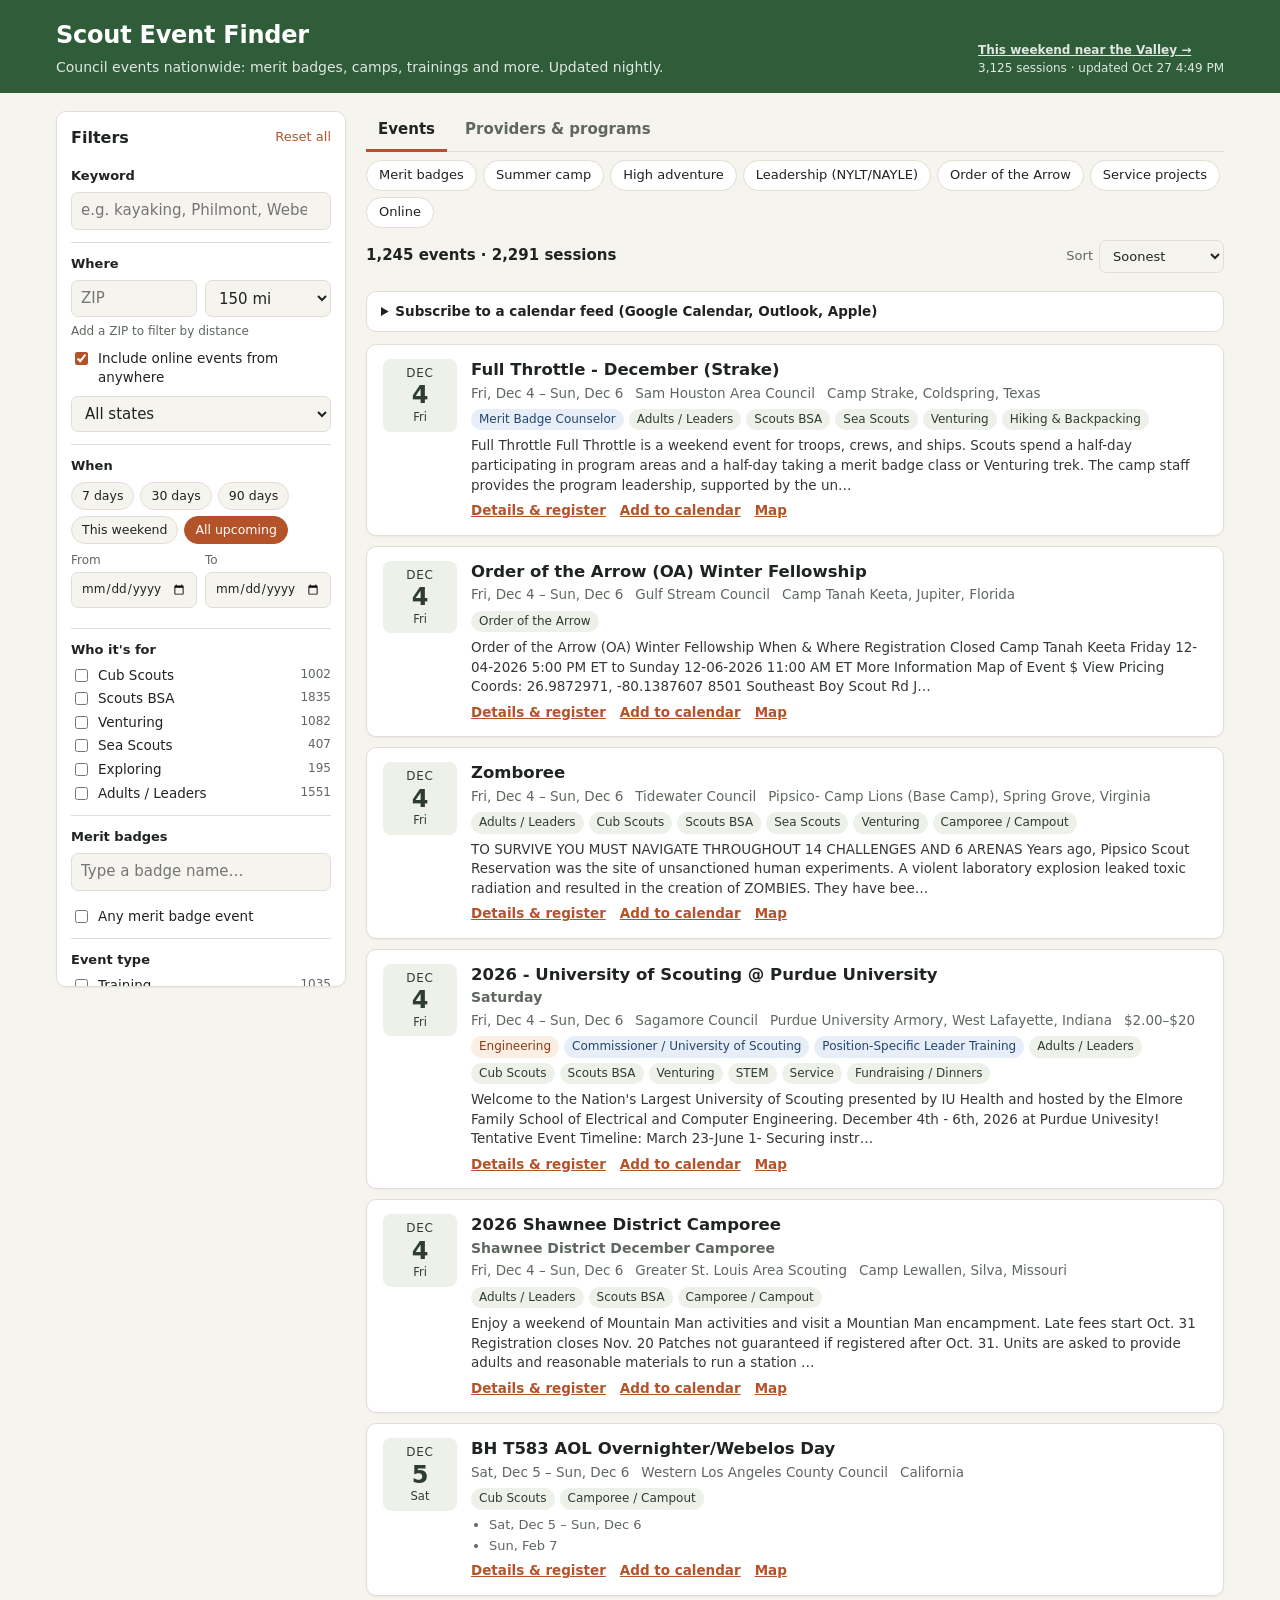
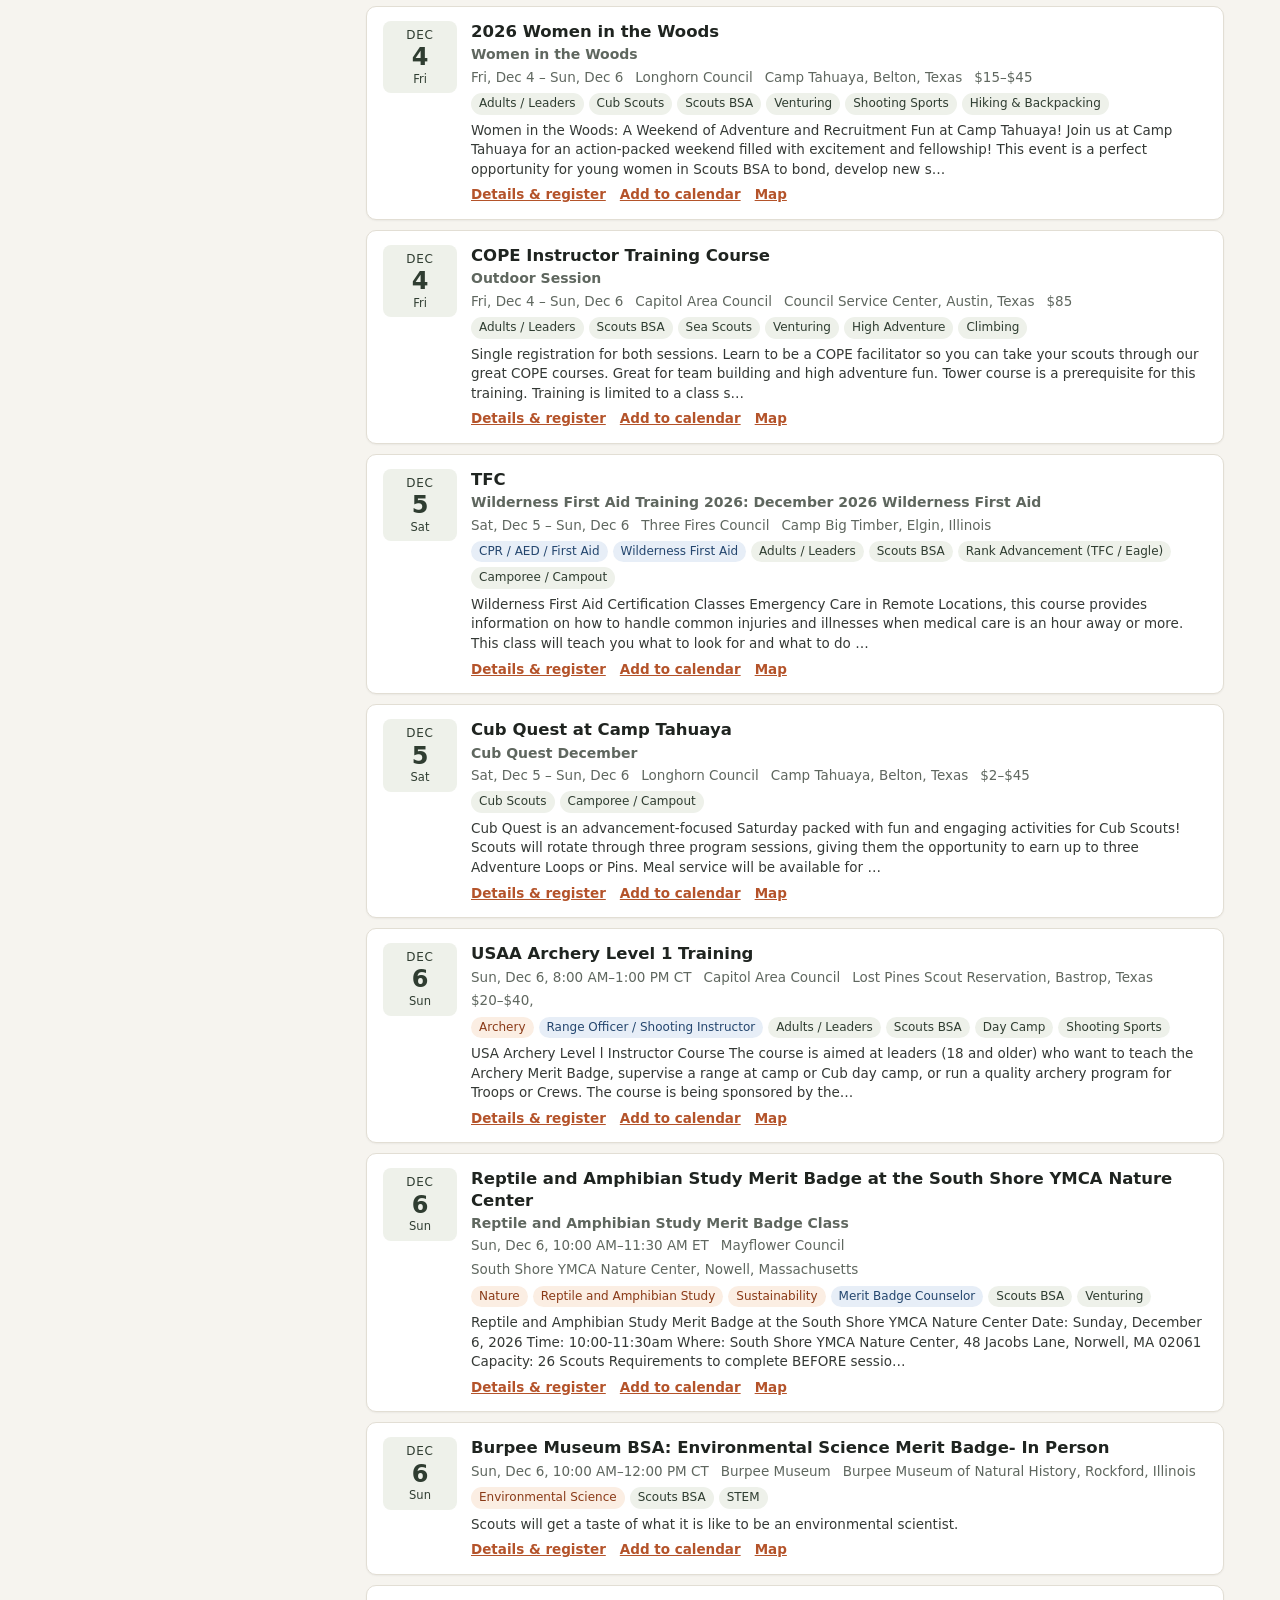
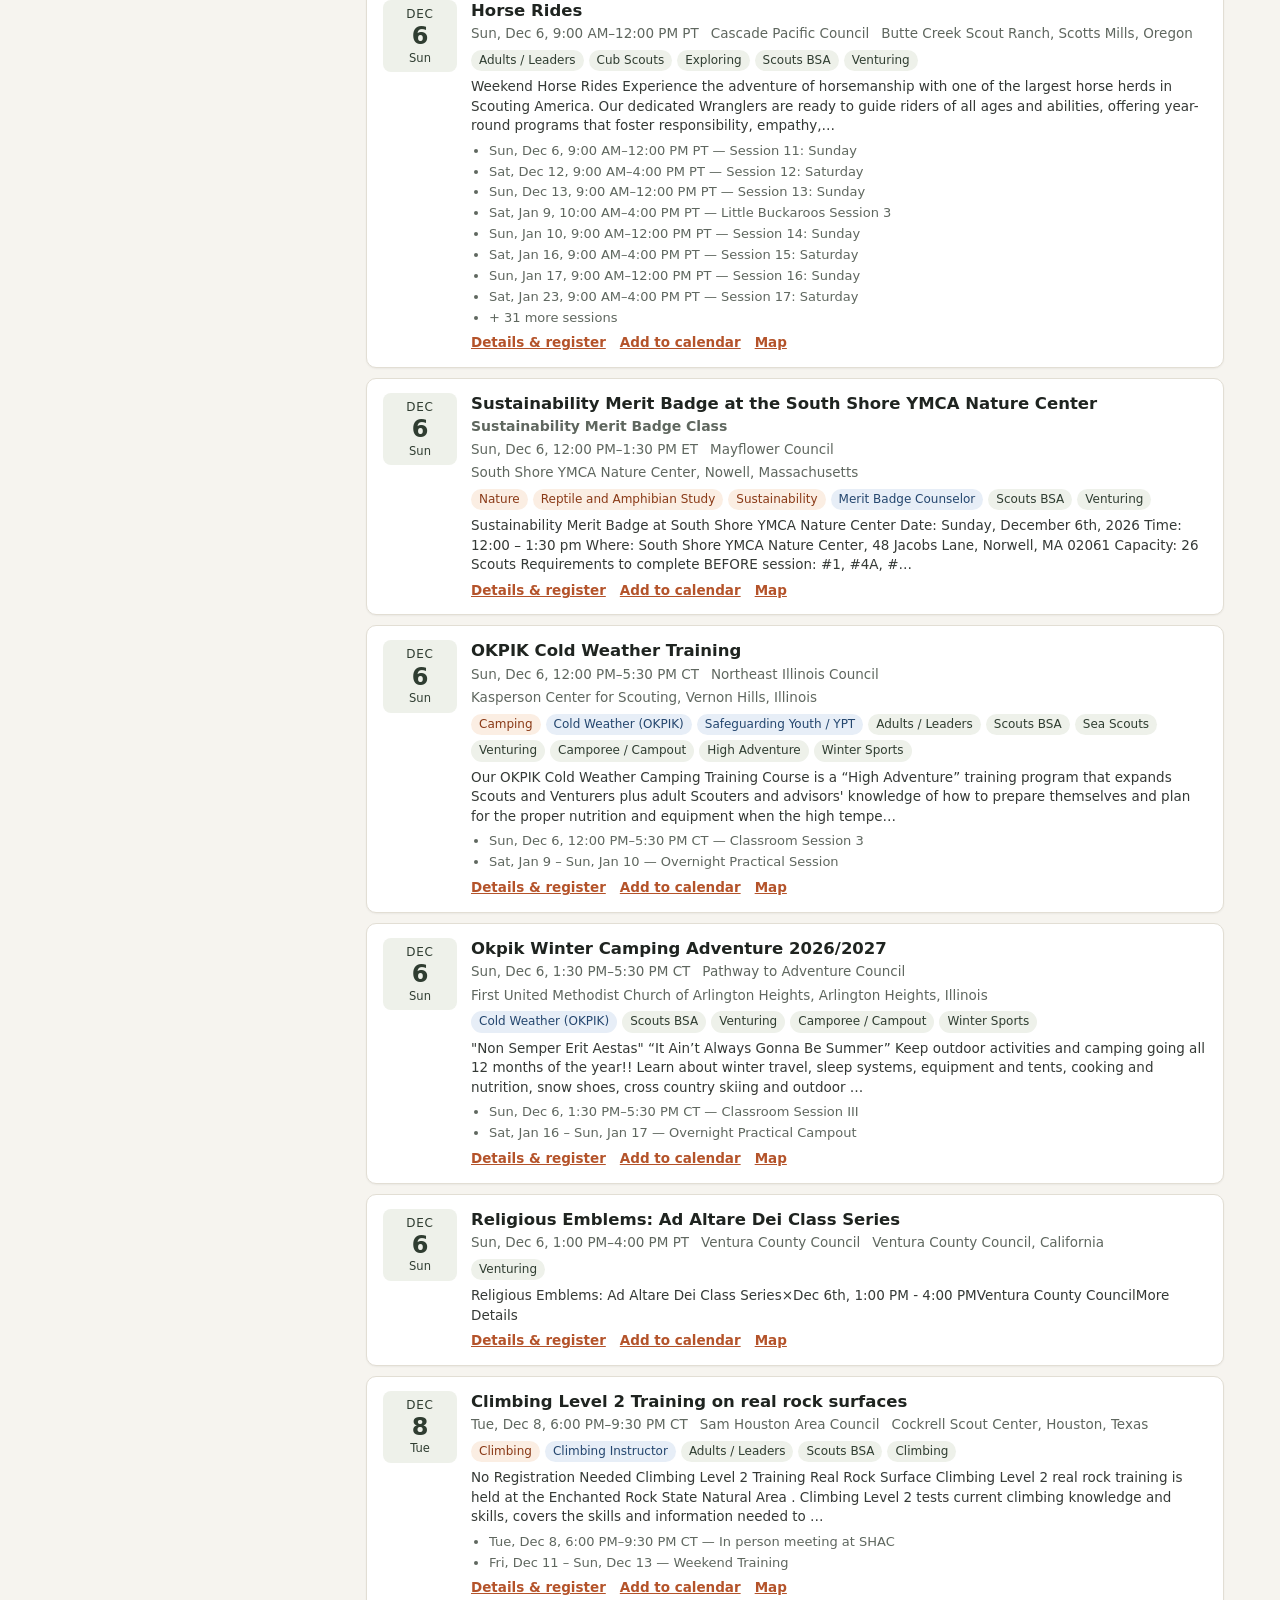
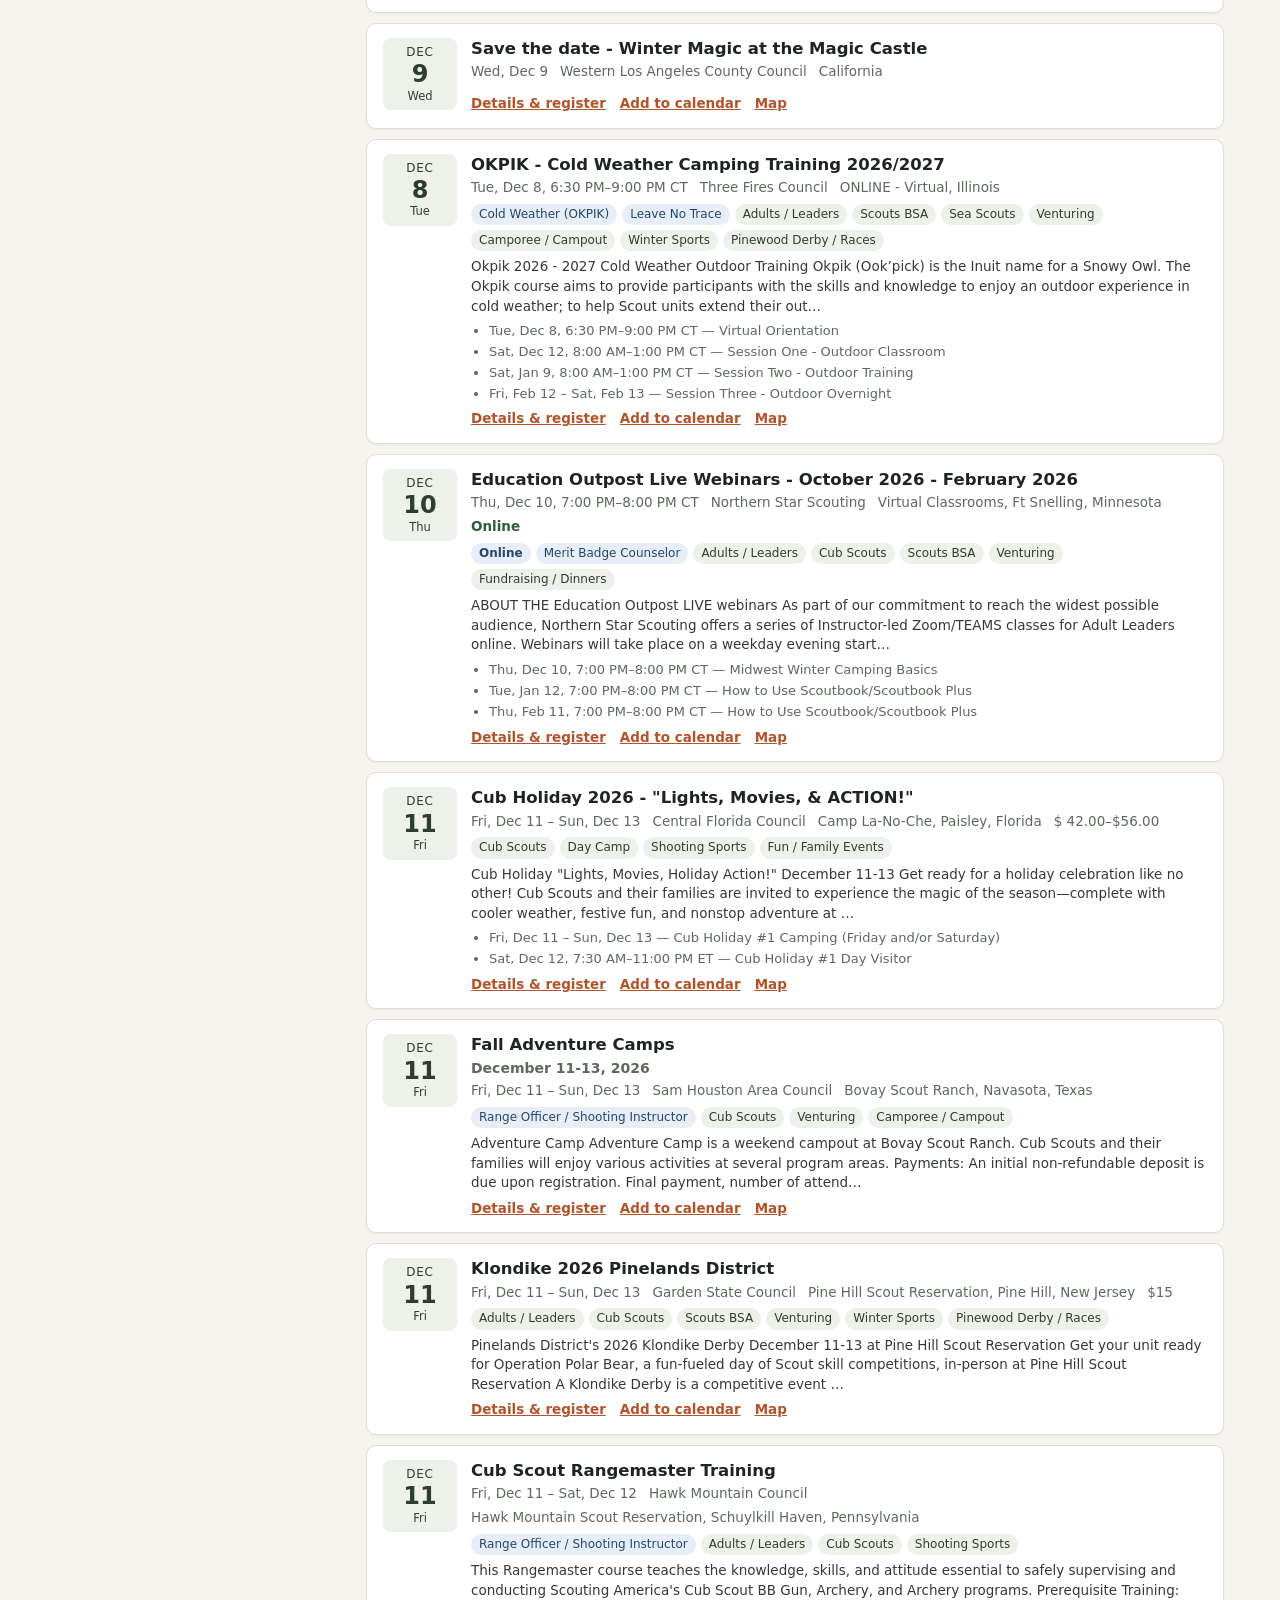
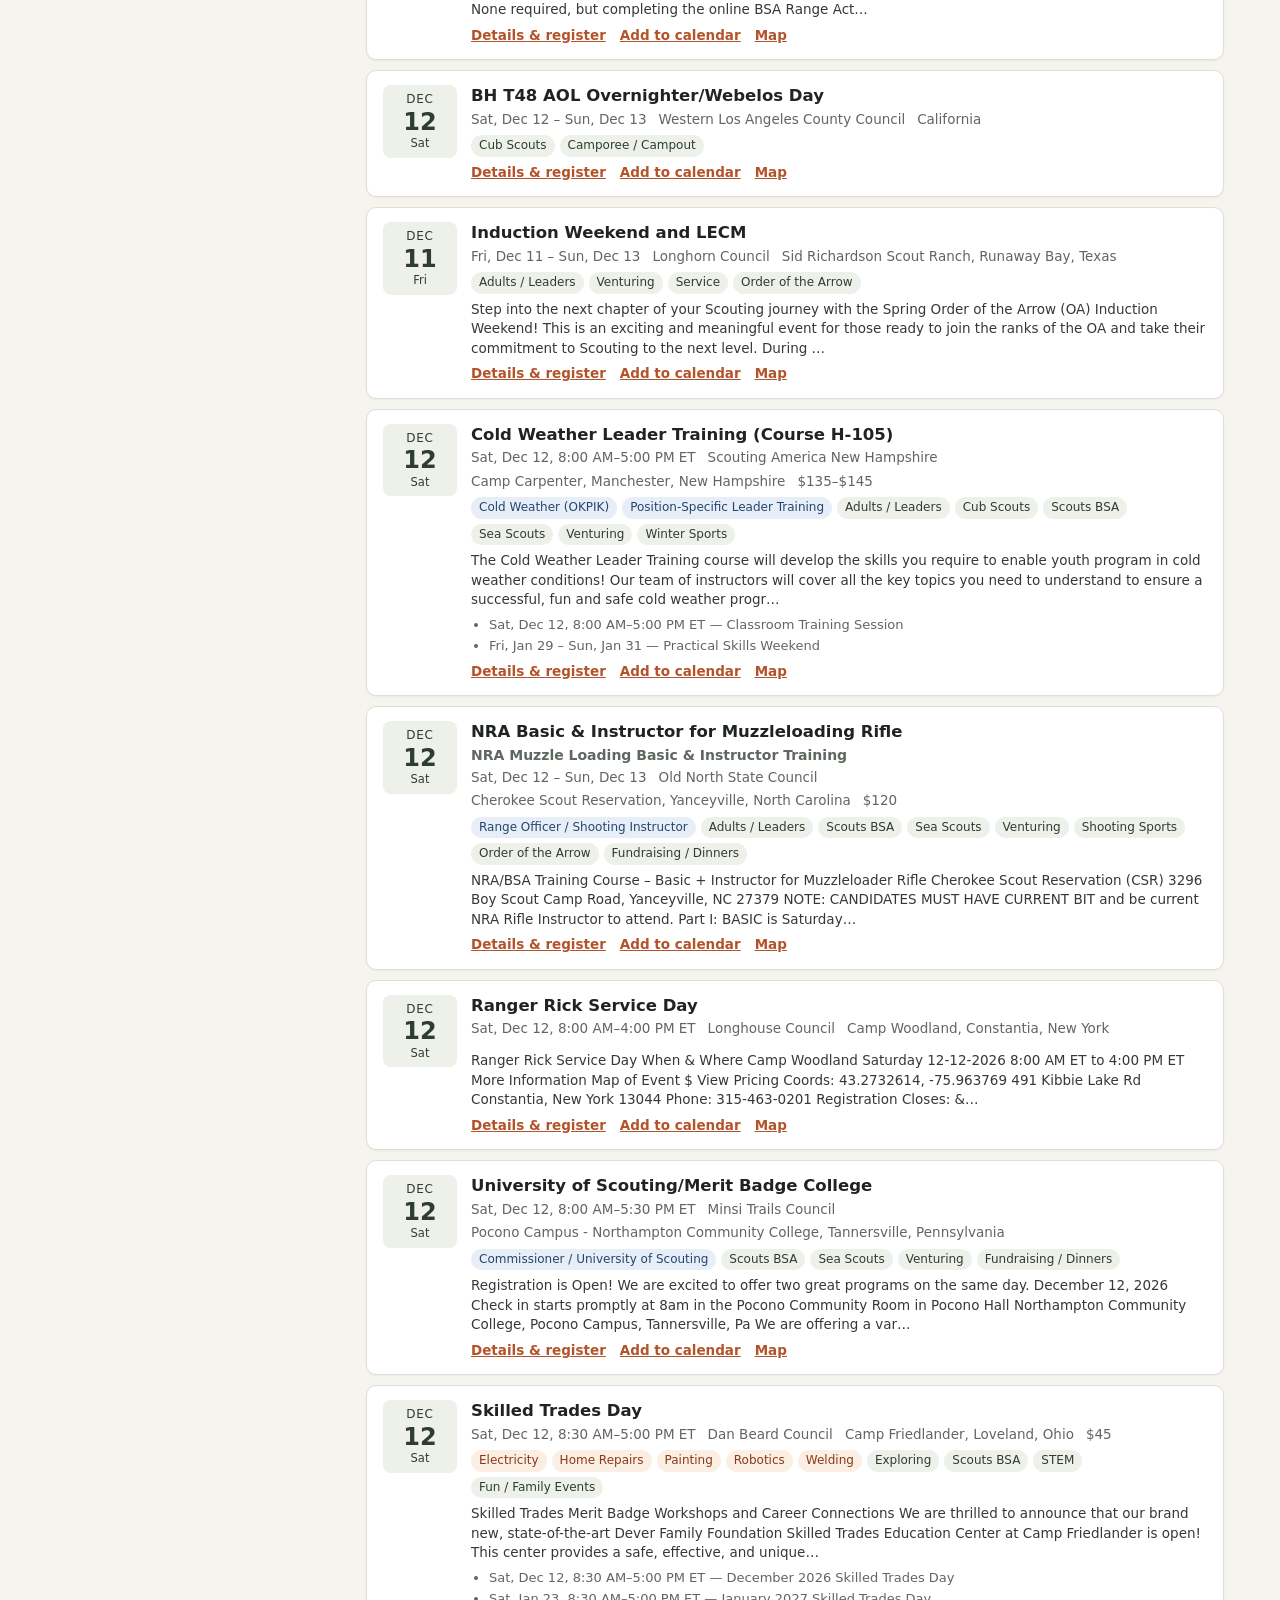
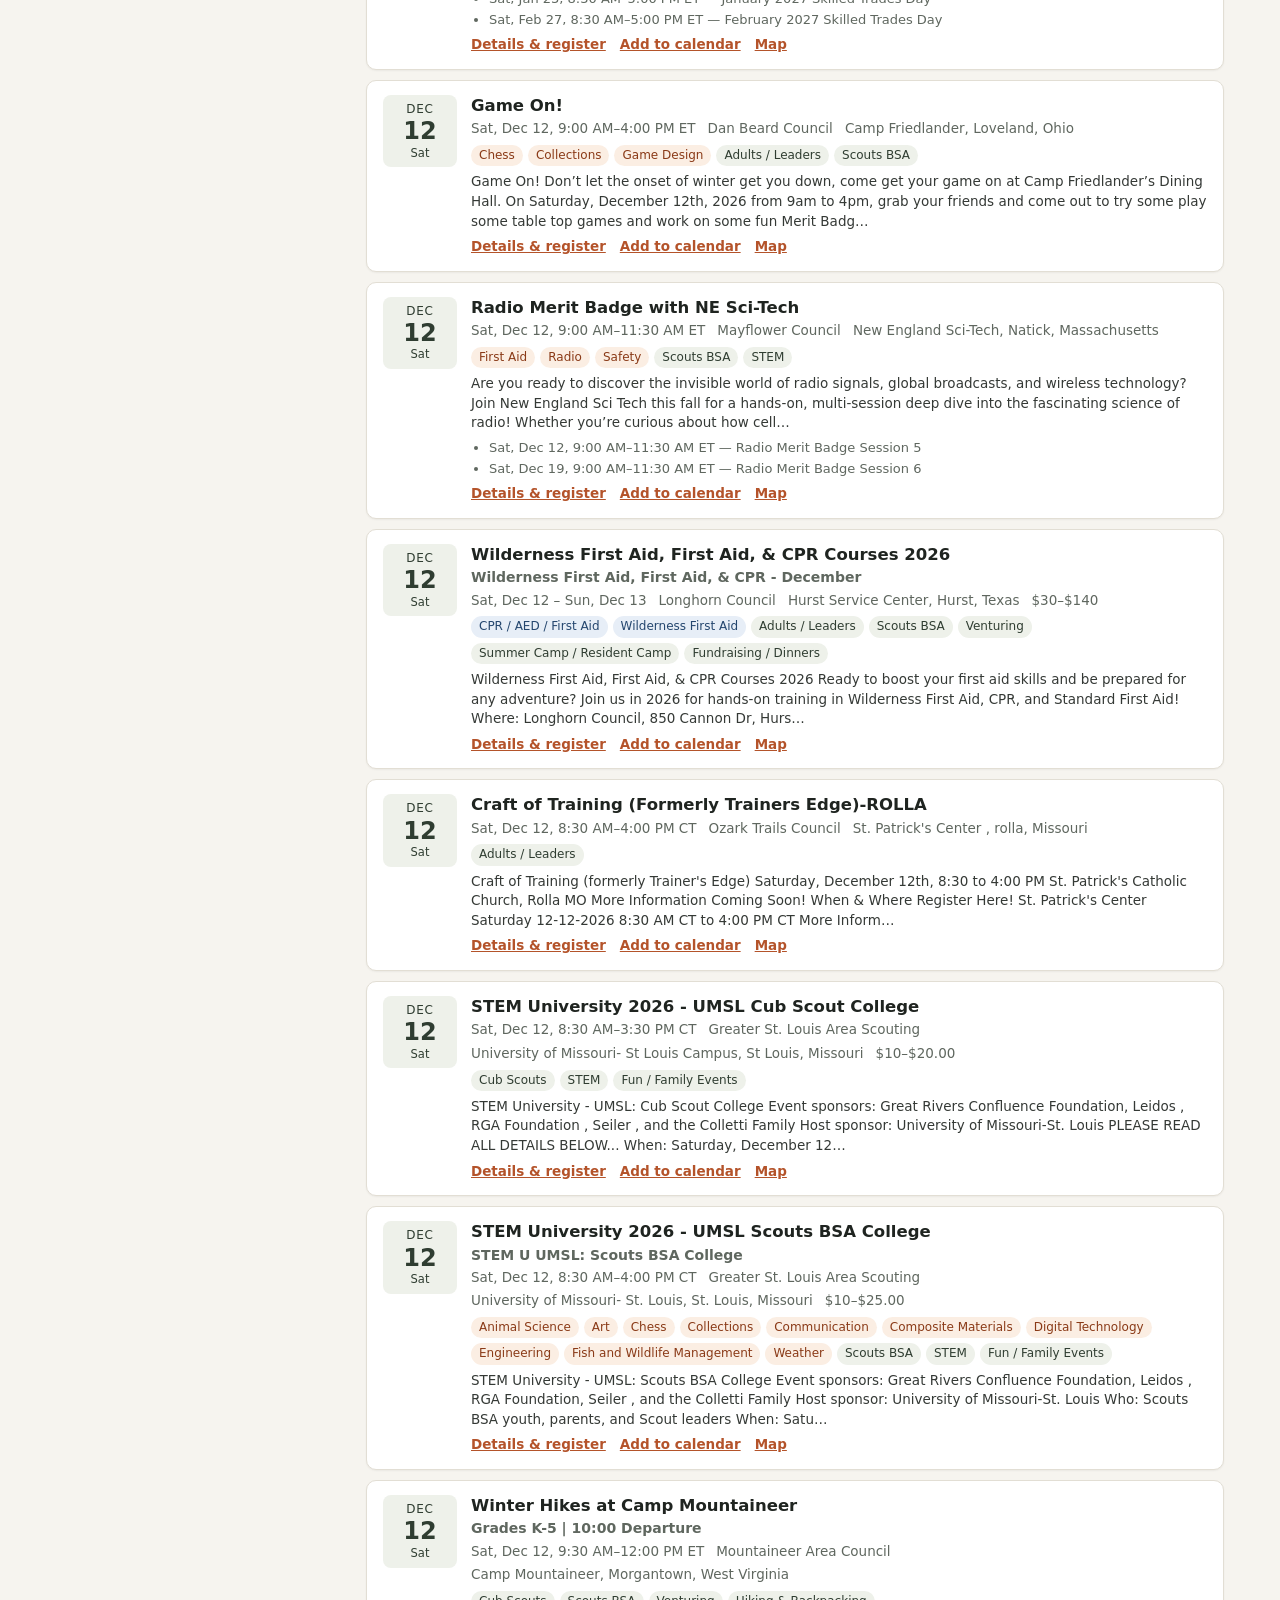
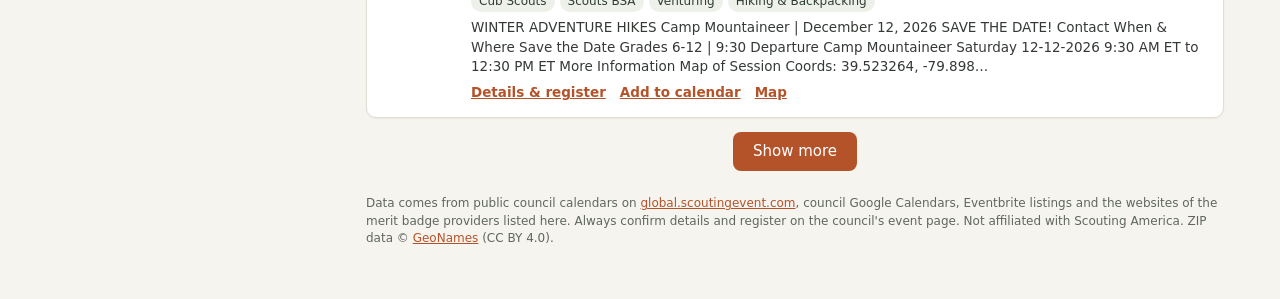
==== commit a8951375: "Add files via upload" ====
--- a/docs/index.html
+++ b/docs/index.html
@@ -6,7 +6,7 @@
 <title>Scout Event Finder</title>
 <meta name="description" content="Search Scouting America council events nationwide by merit badge, training, distance, date and program.">
 <link rel="icon" href="data:image/svg+xml,%3Csvg xmlns='http://www.w3.org/2000/svg' viewBox='0 0 32 32'%3E%3Ccircle cx='16' cy='16' r='14' fill='%23b4532a'/%3E%3Cpath d='M16 6l3 8h-6z M16 26l-3-8h6z' fill='%23fff'/%3E%3C/svg%3E">
-<link rel="stylesheet" href="style.css?v=2">
+<link rel="stylesheet" href="style.css?v=3">
 </head>
 <body>
 <header class="top">
--- a/docs/style.css
+++ b/docs/style.css
@@ -157,3 +157,7 @@
 .wk-empty { color: var(--muted); font-size: 13.5px; border: 1px dashed var(--line); border-radius: 10px; padding: 12px; }
 .wk-alert .wk-when { color: var(--accent); }
 @media (max-width: 760px) { .wk-cols { grid-template-columns: 1fr; } }
+
+.zipf { display: inline-flex; align-items: center; gap: 6px; font-size: 13.5px; }
+.zipf input { width: 76px; padding: 5px 8px; }
+.zipf button { font: inherit; font-size: 13px; border: 1px solid var(--green); background: var(--green); color: #fff; border-radius: 7px; padding: 5px 12px; cursor: pointer; }
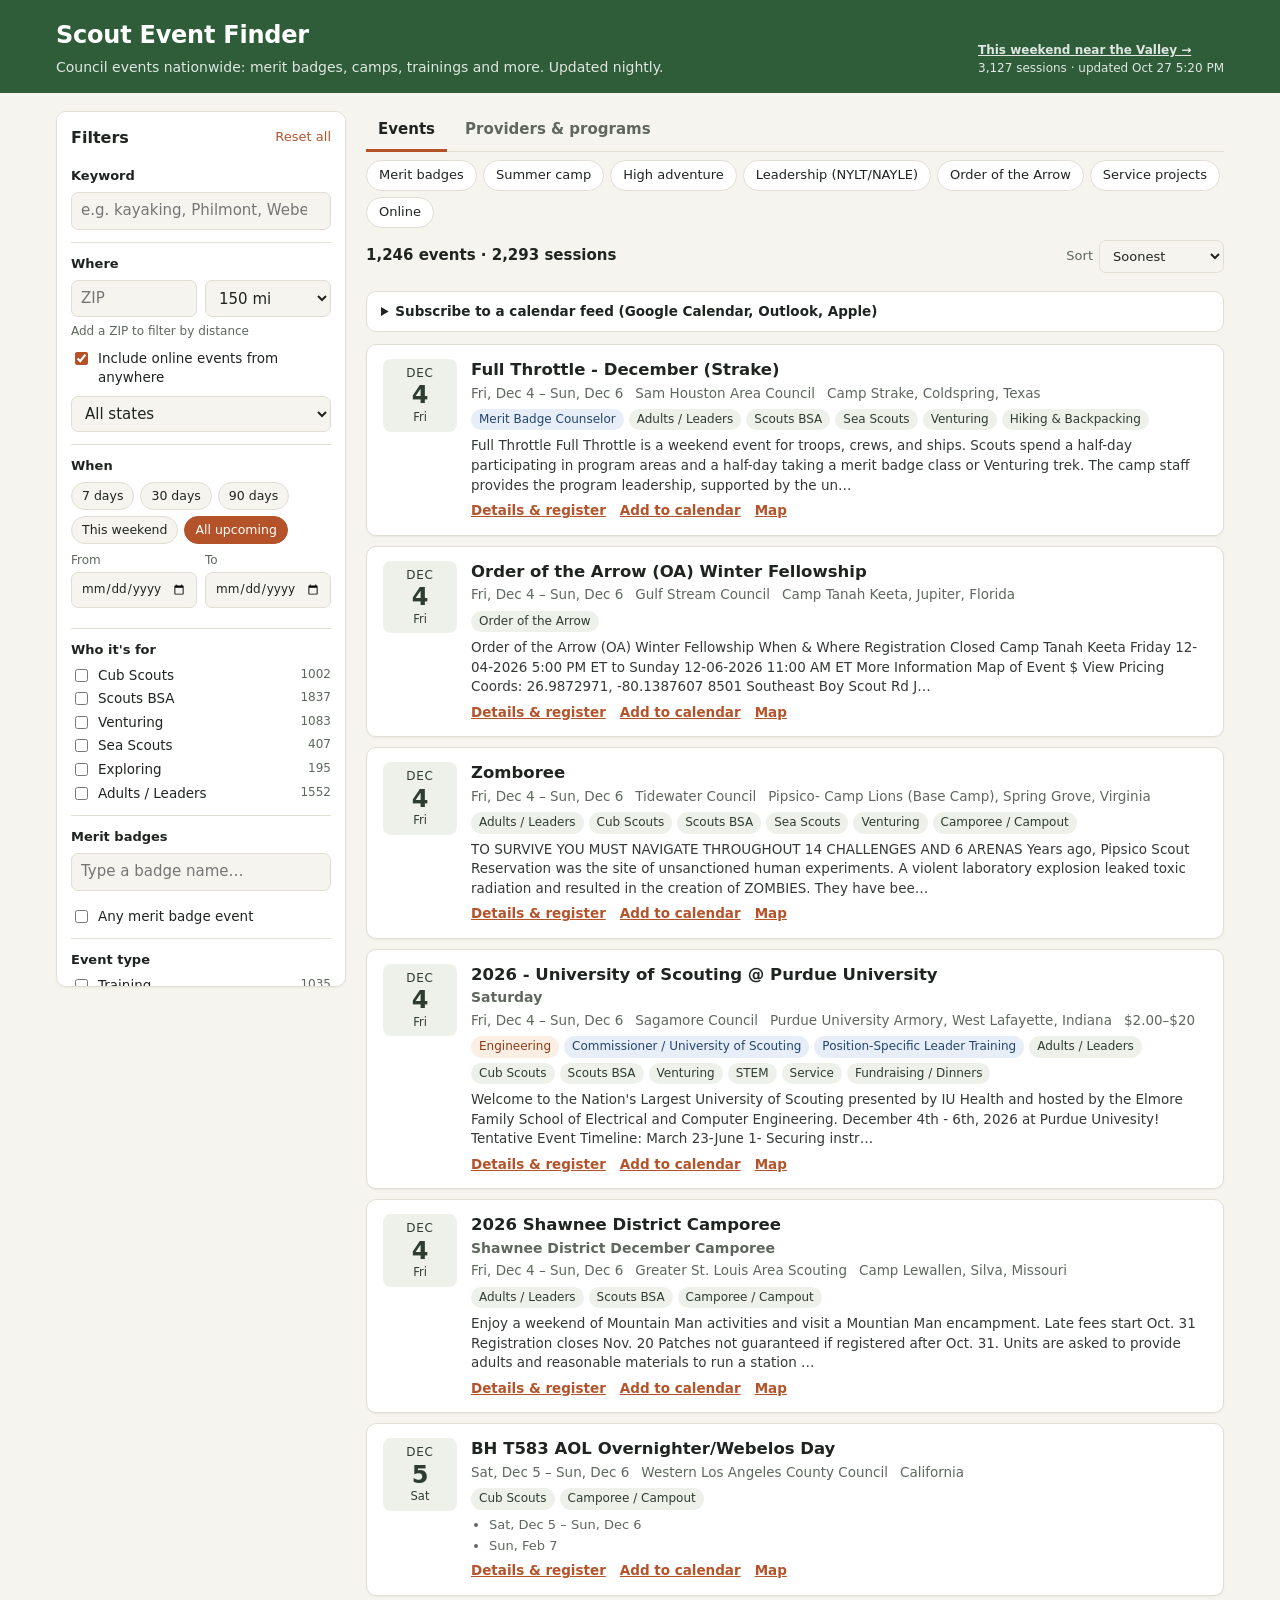
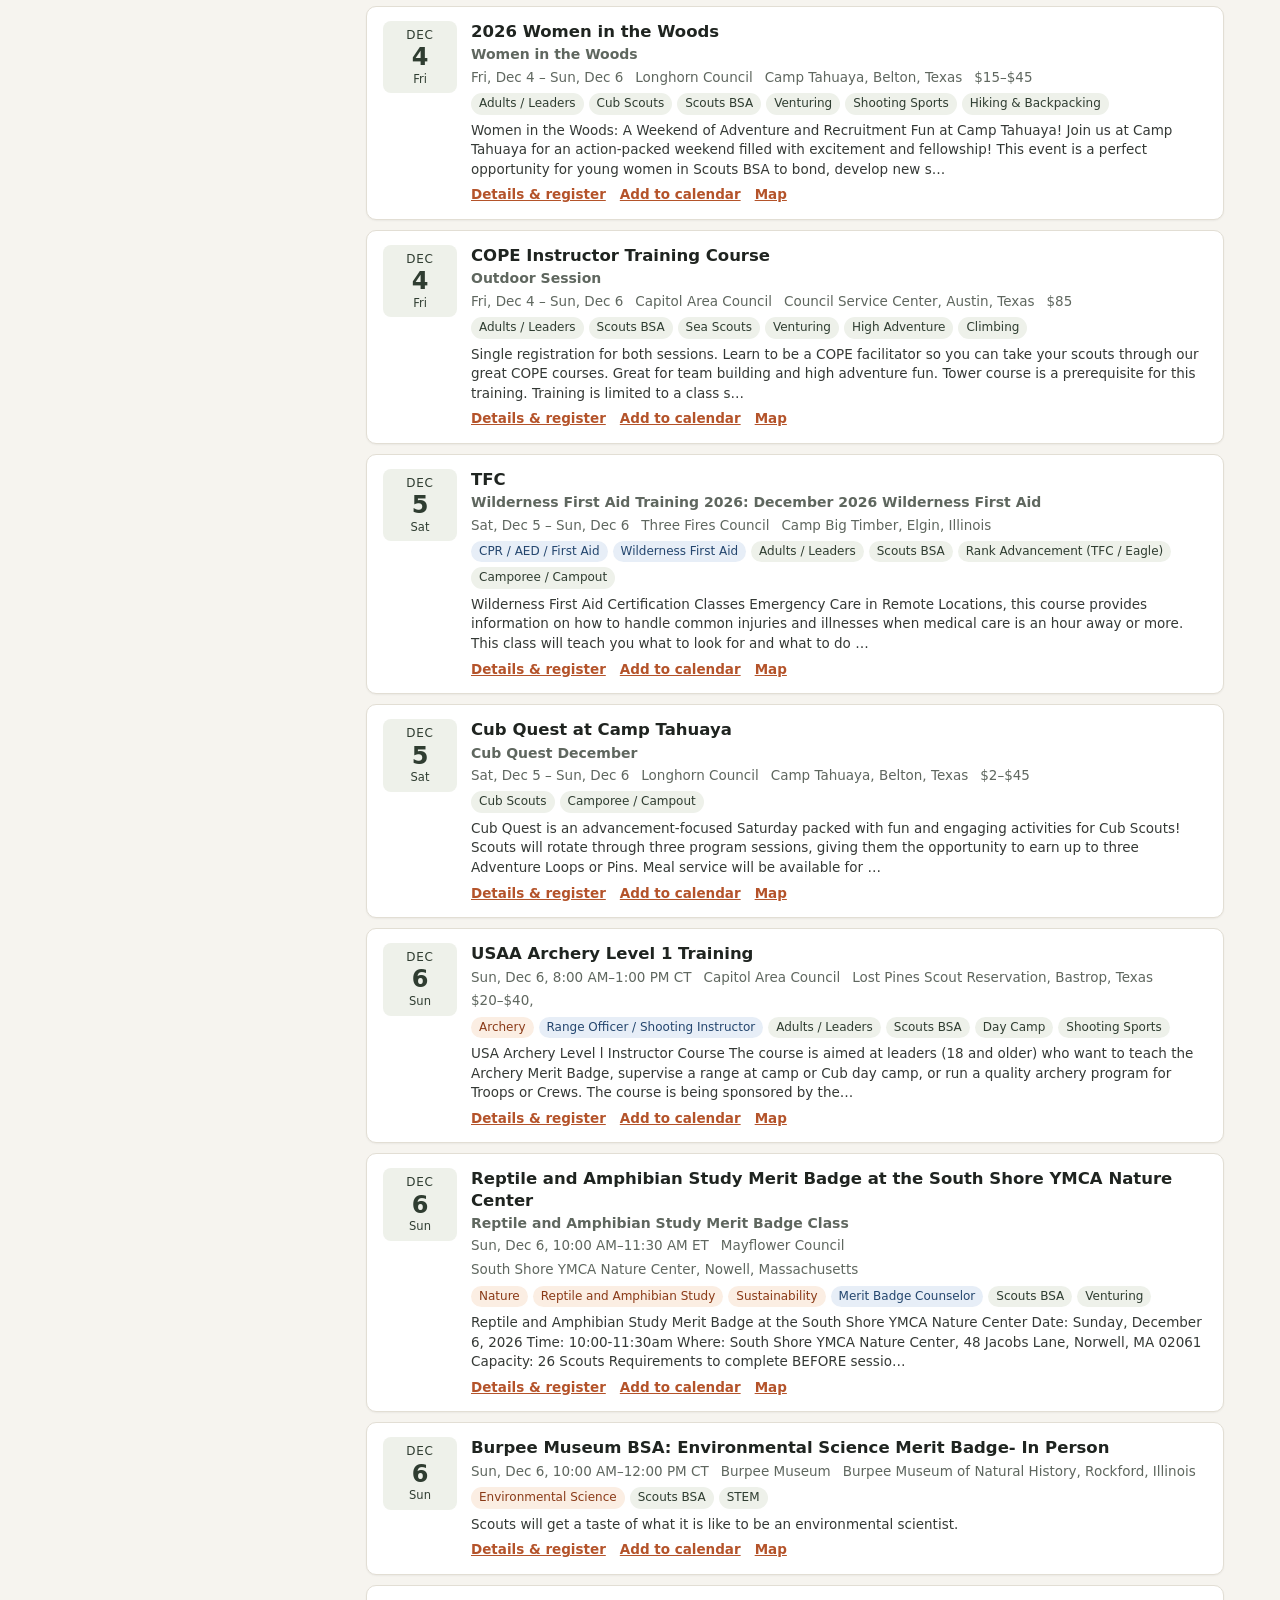
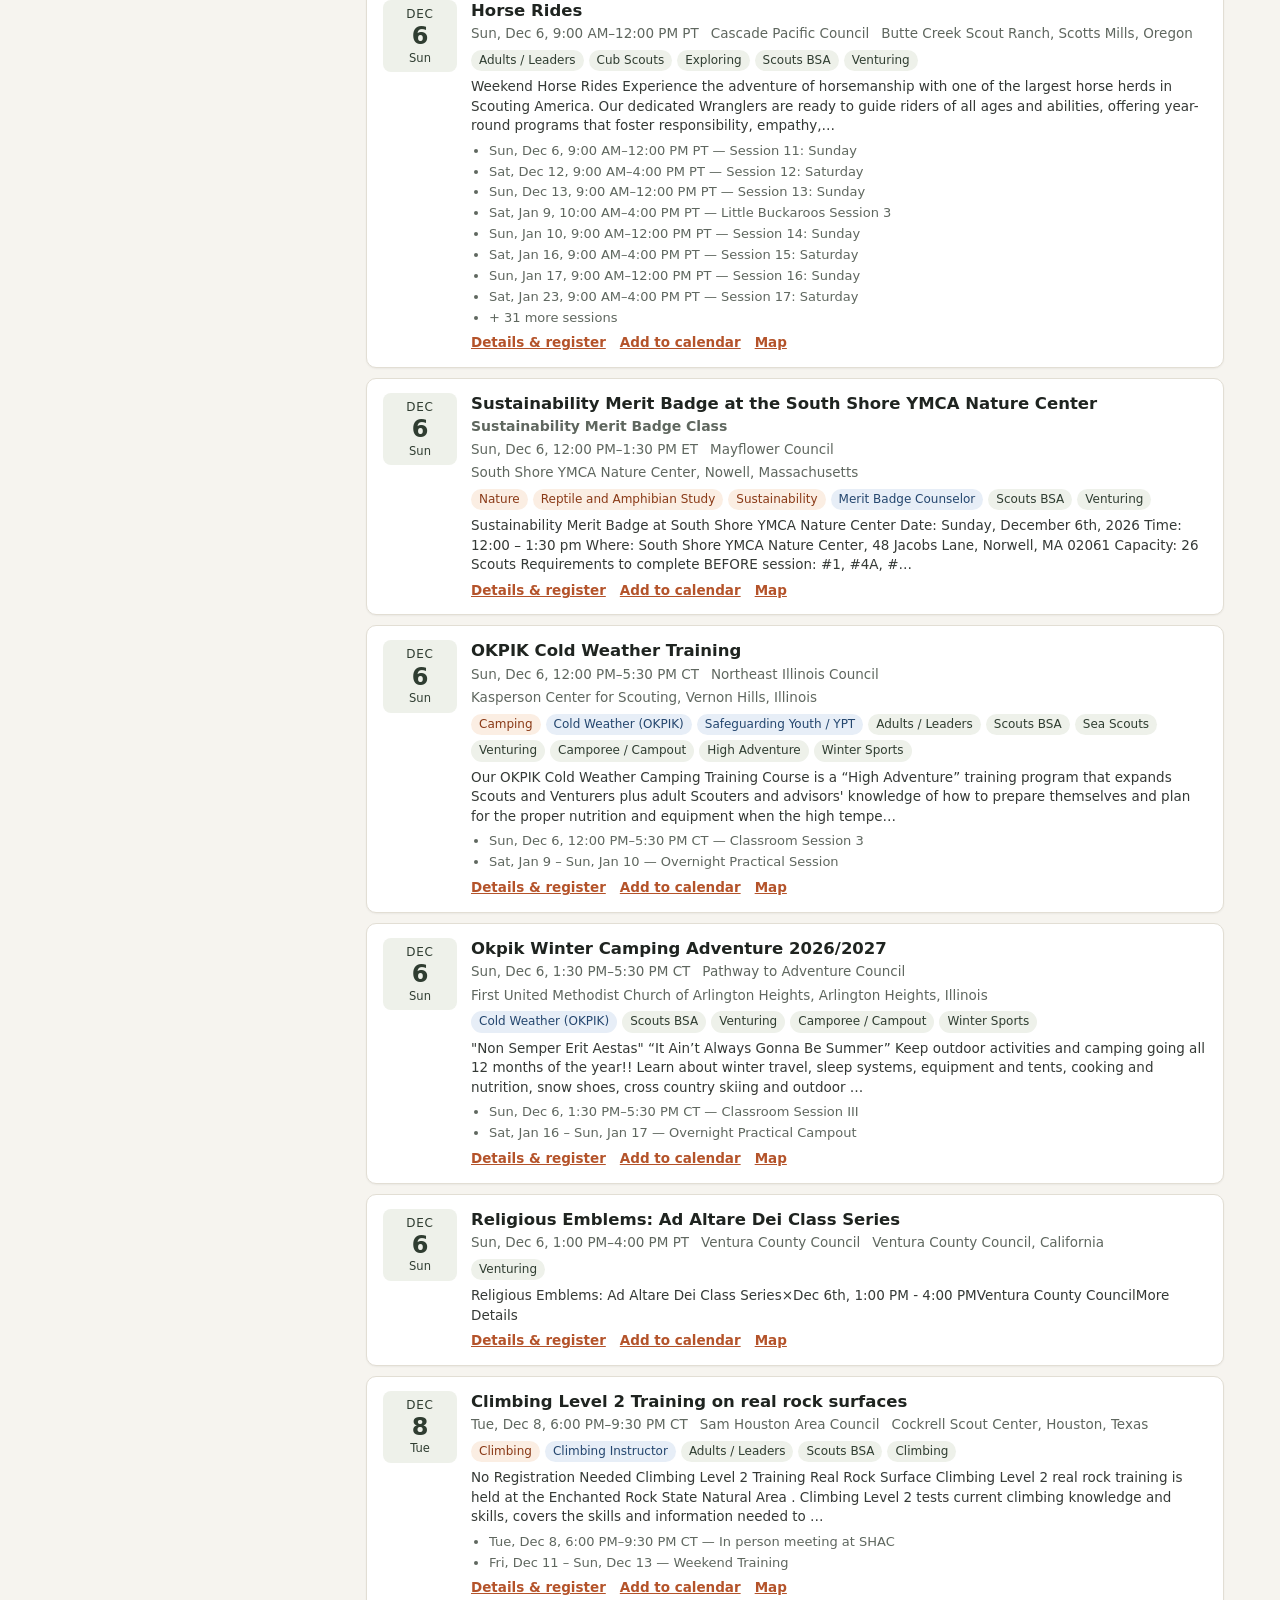
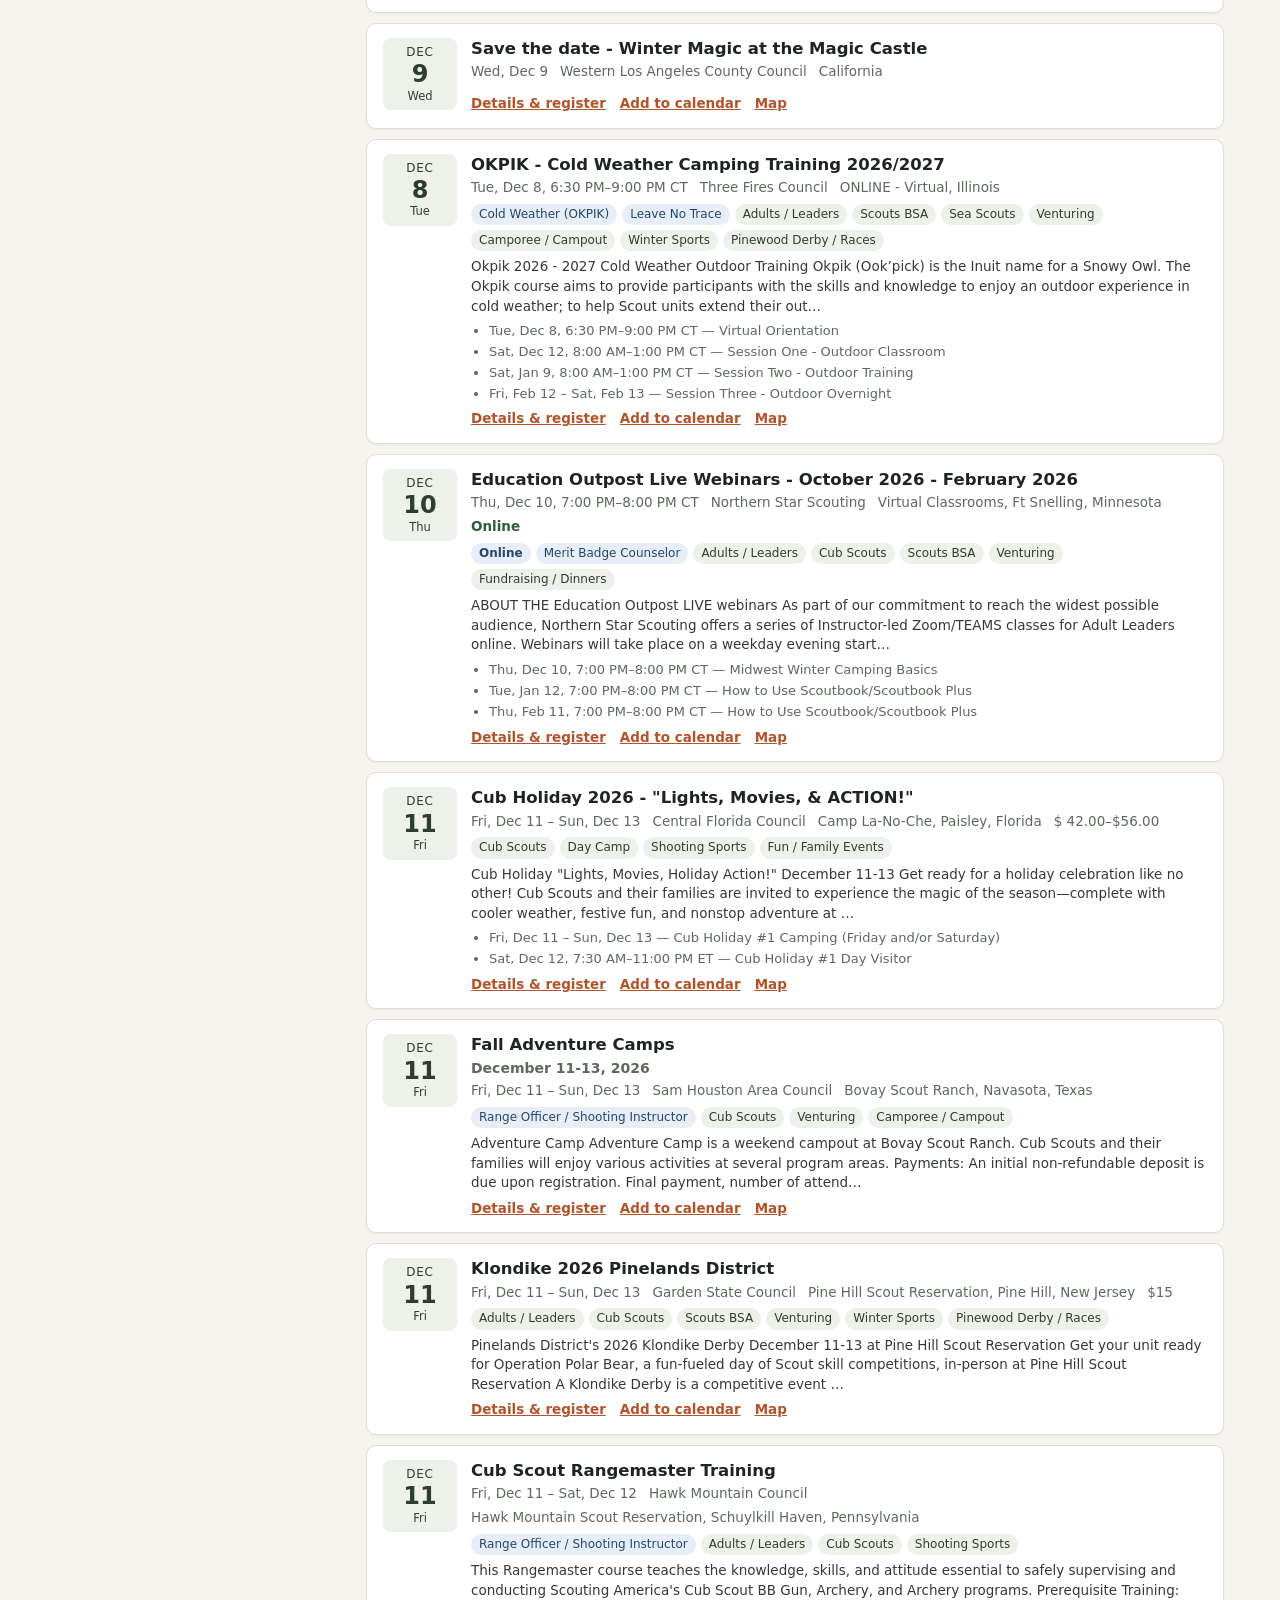
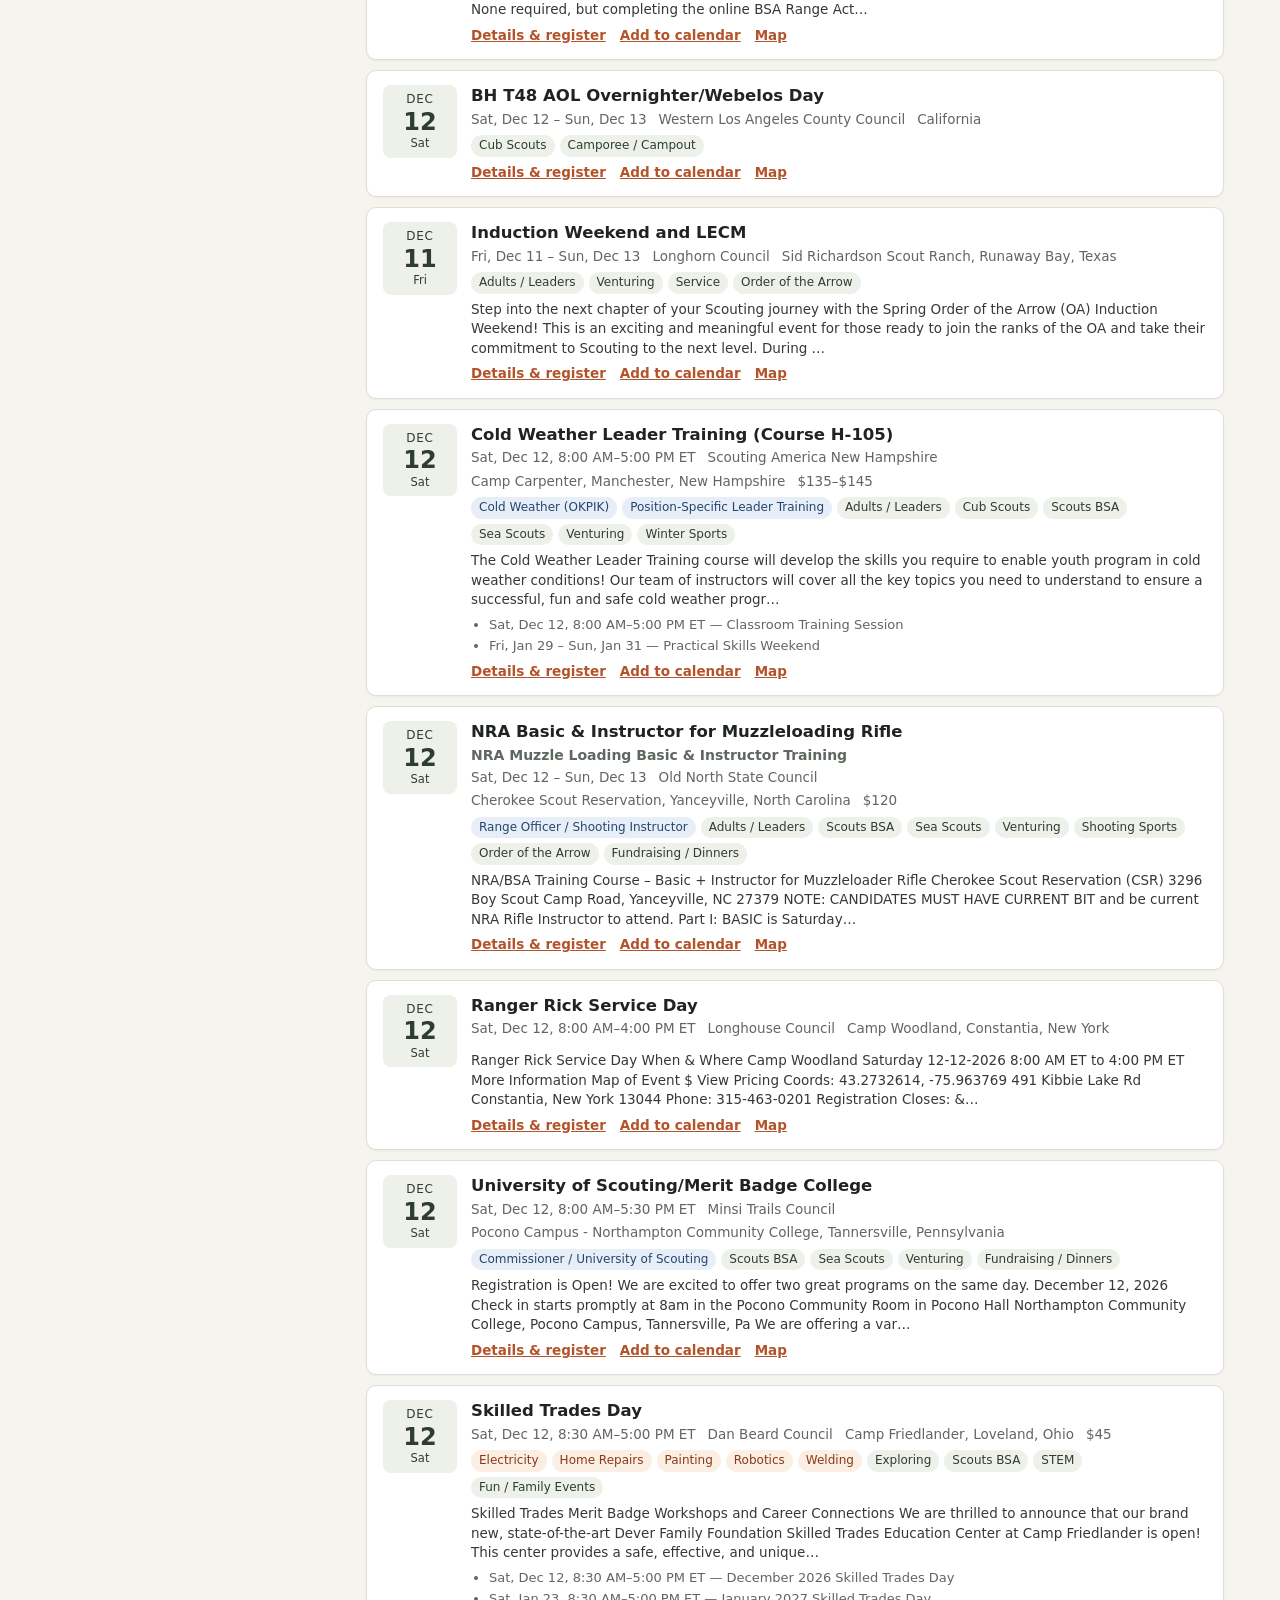
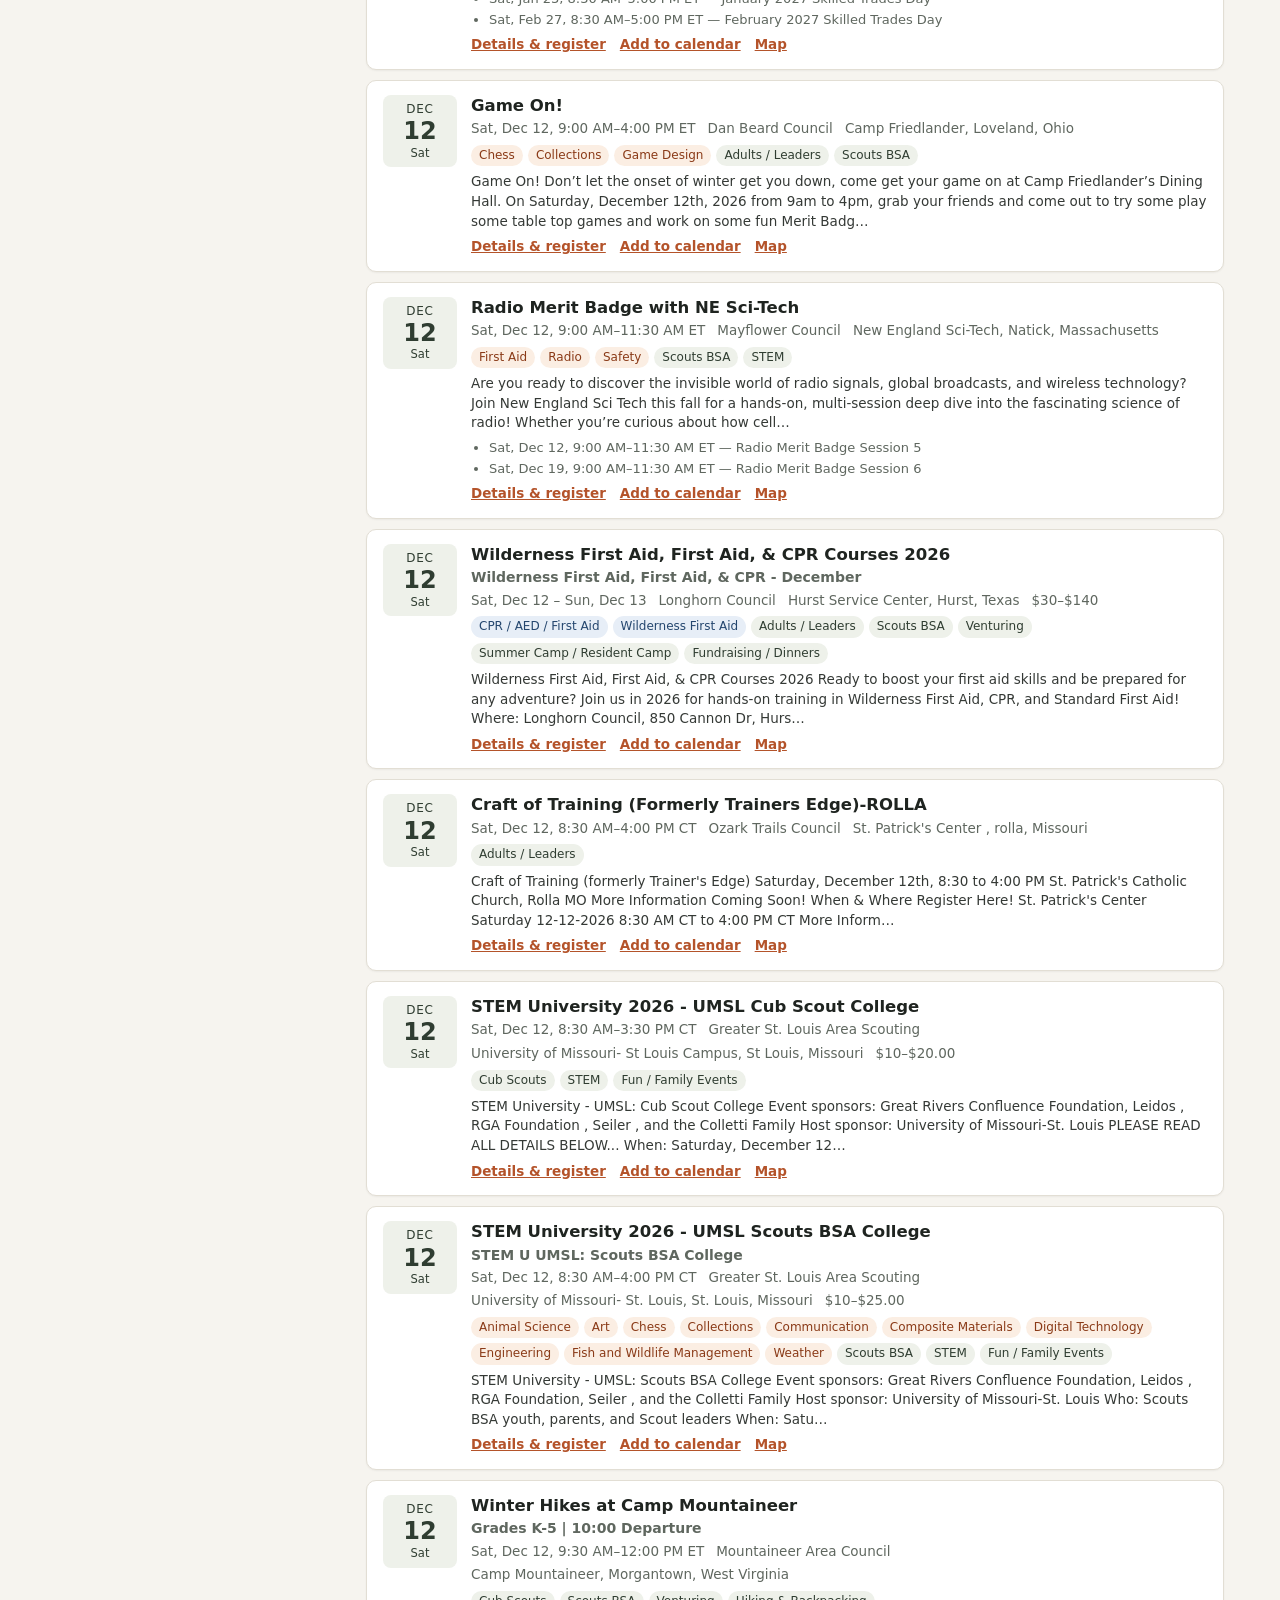
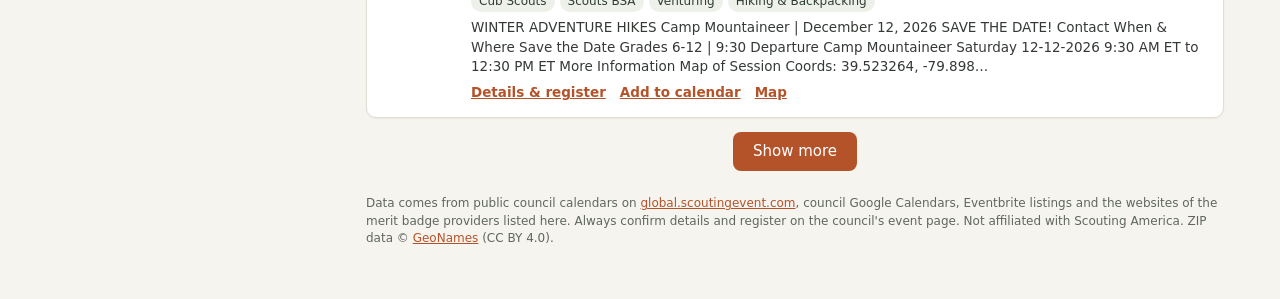
==== commit 63d6de1b: "Add files via upload" ====
--- a/docs/index.html
+++ b/docs/index.html
@@ -6,7 +6,7 @@
 <title>Scout Event Finder</title>
 <meta name="description" content="Search Scouting America council events nationwide by merit badge, training, distance, date and program.">
 <link rel="icon" href="data:image/svg+xml,%3Csvg xmlns='http://www.w3.org/2000/svg' viewBox='0 0 32 32'%3E%3Ccircle cx='16' cy='16' r='14' fill='%23b4532a'/%3E%3Cpath d='M16 6l3 8h-6z M16 26l-3-8h6z' fill='%23fff'/%3E%3C/svg%3E">
-<link rel="stylesheet" href="style.css?v=3">
+<link rel="stylesheet" href="style.css?v=4">
 </head>
 <body>
 <header class="top">
@@ -132,6 +132,6 @@
       ZIP data © <a href="https://www.geonames.org/" target="_blank" rel="noopener">GeoNames</a> (CC BY 4.0).</p>
   </section>
 </main>
-<script src="app.js"></script>
+<script src="app.js?v=2"></script>
 </body>
 </html>
--- a/docs/style.css
+++ b/docs/style.css
@@ -161,3 +161,4 @@
 .zipf { display: inline-flex; align-items: center; gap: 6px; font-size: 13.5px; }
 .zipf input { width: 76px; padding: 5px 8px; }
 .zipf button { font: inherit; font-size: 13px; border: 1px solid var(--green); background: var(--green); color: #fff; border-radius: 7px; padding: 5px 12px; cursor: pointer; }
+.tag.closed { background: var(--badge); color: var(--badge-ink); font-weight: 600; }
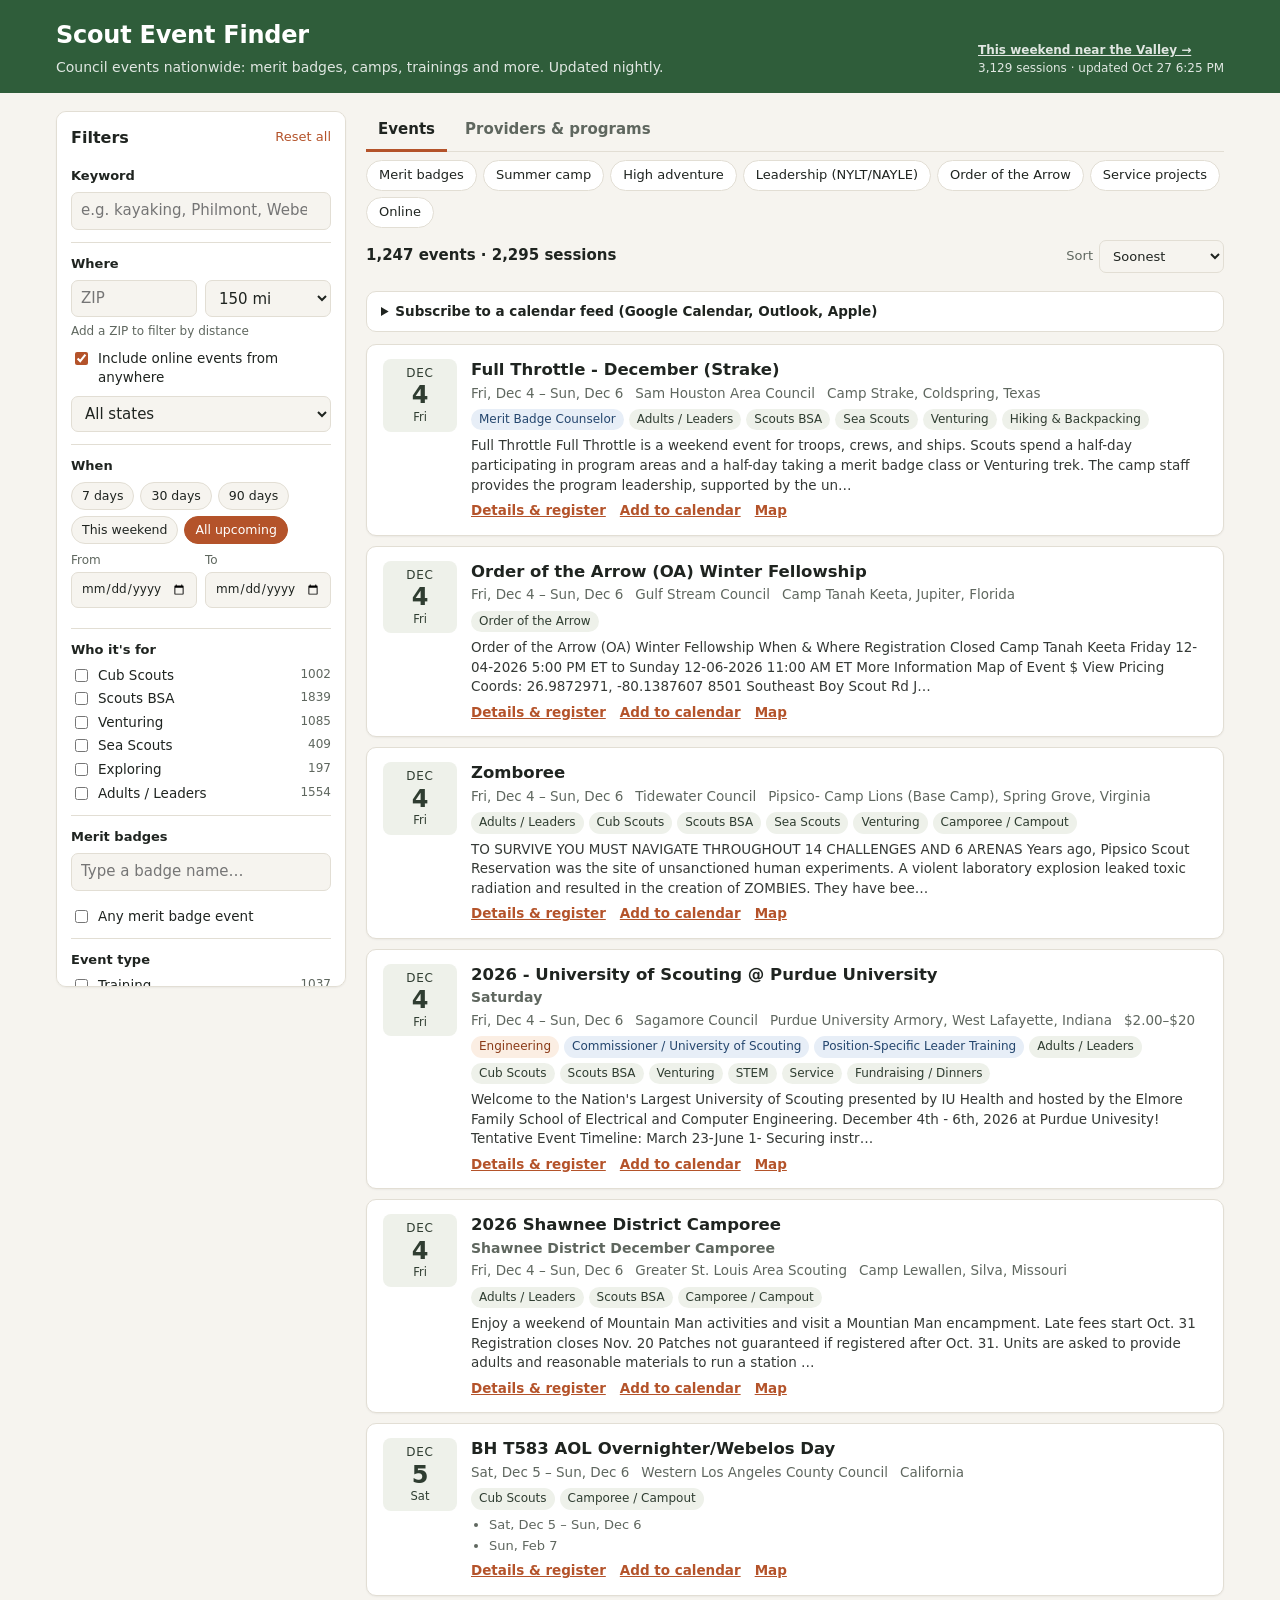
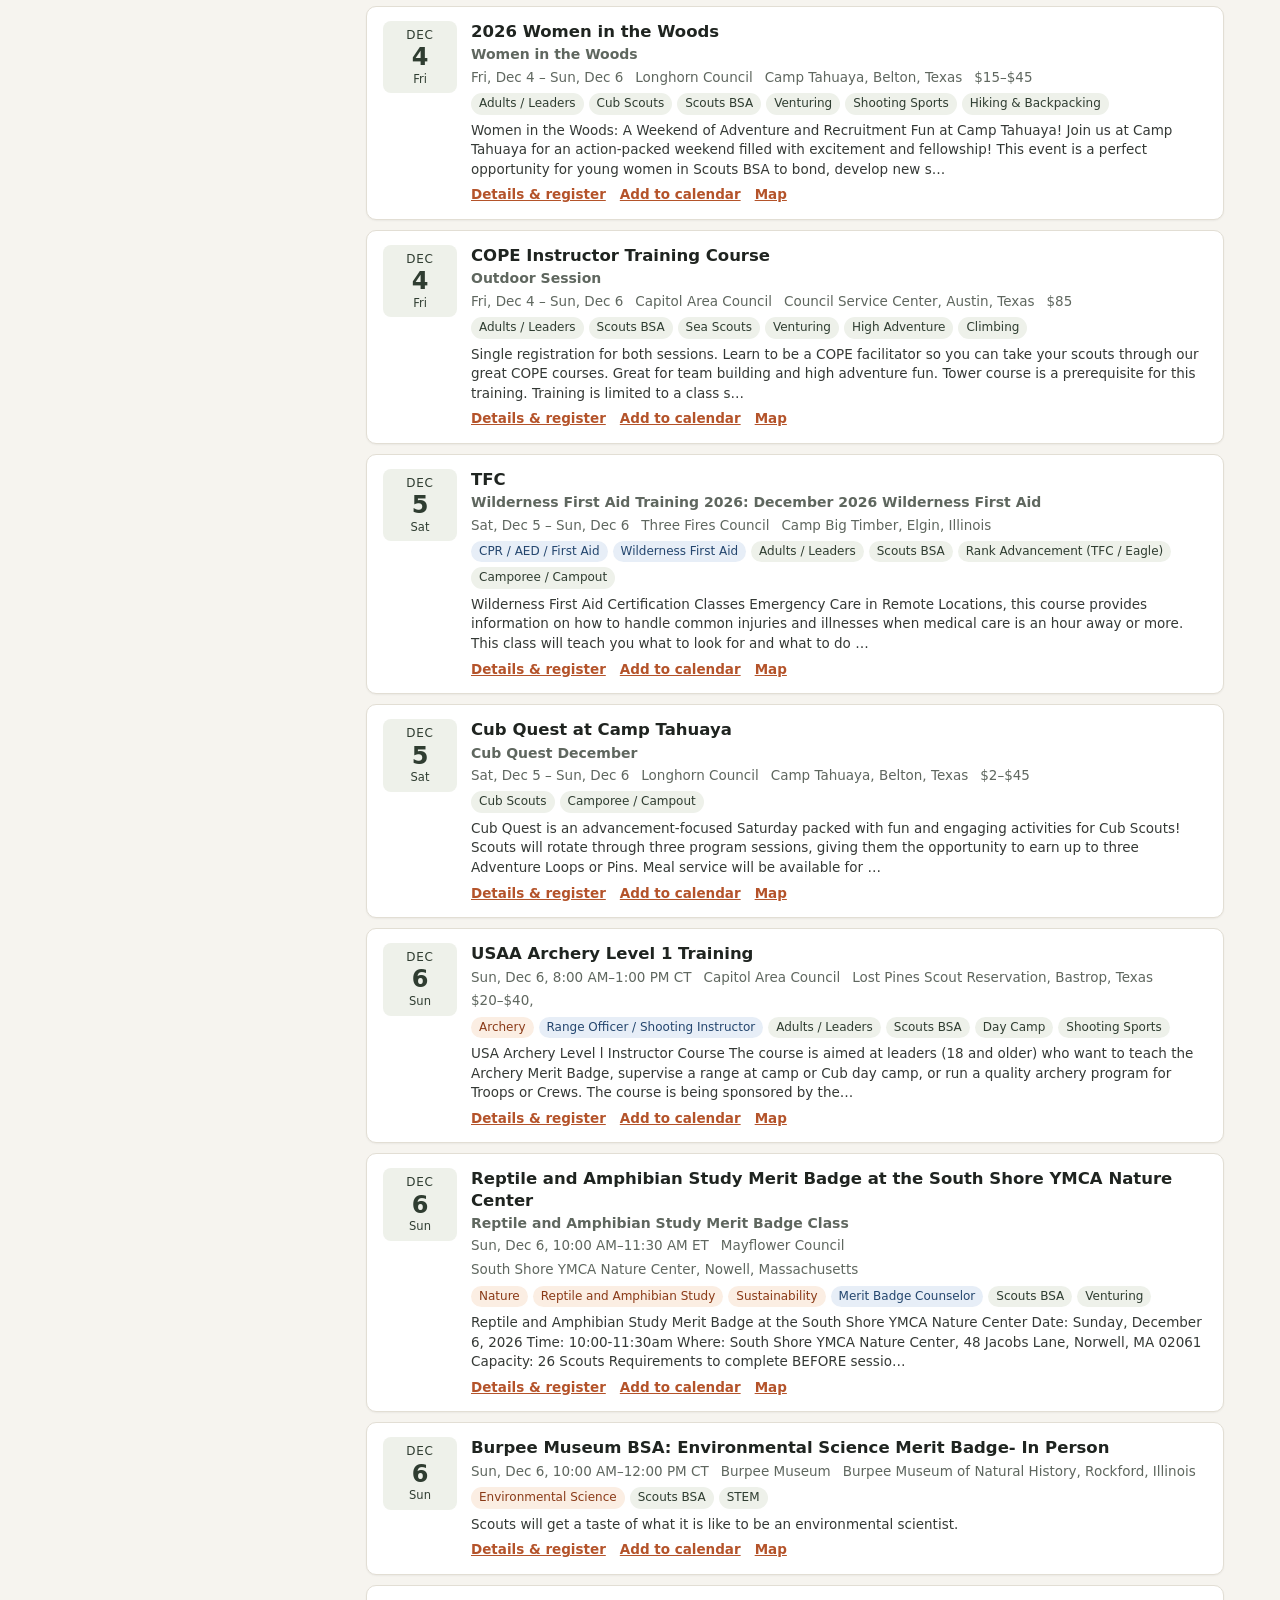
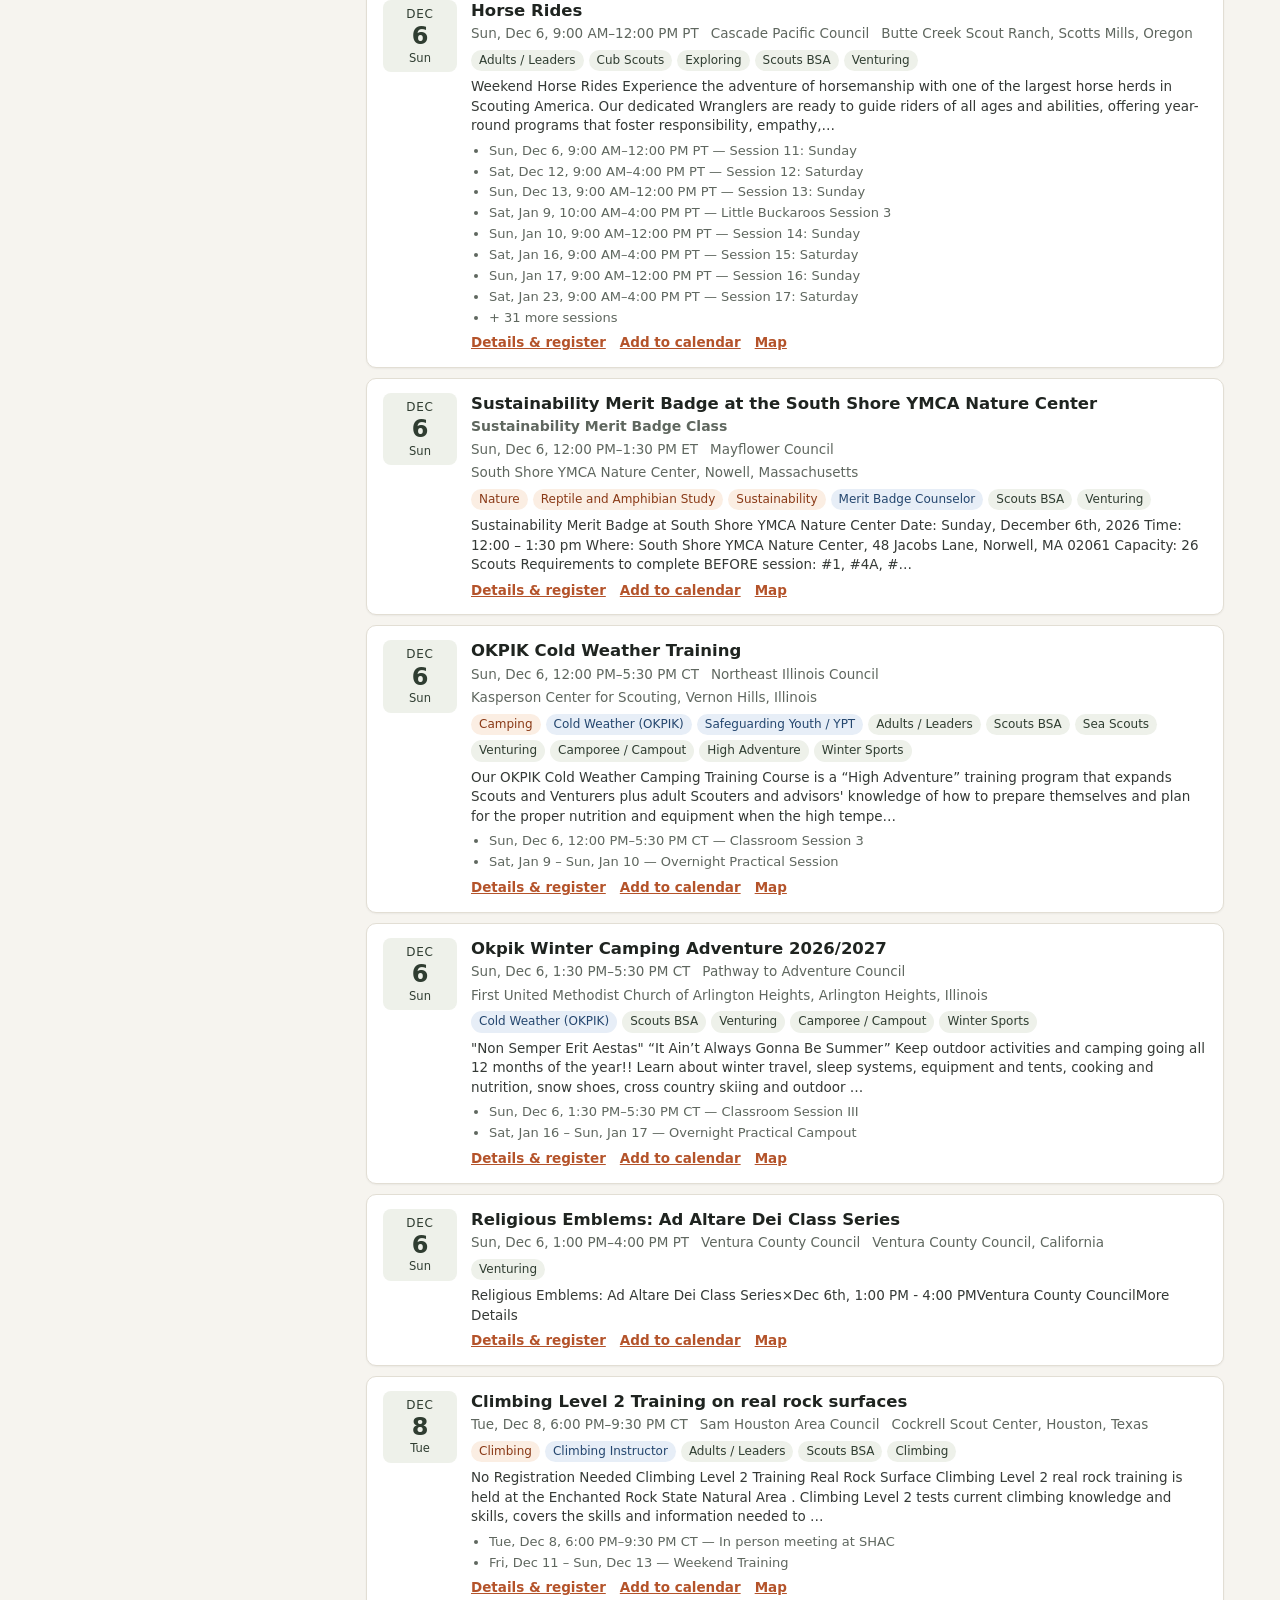
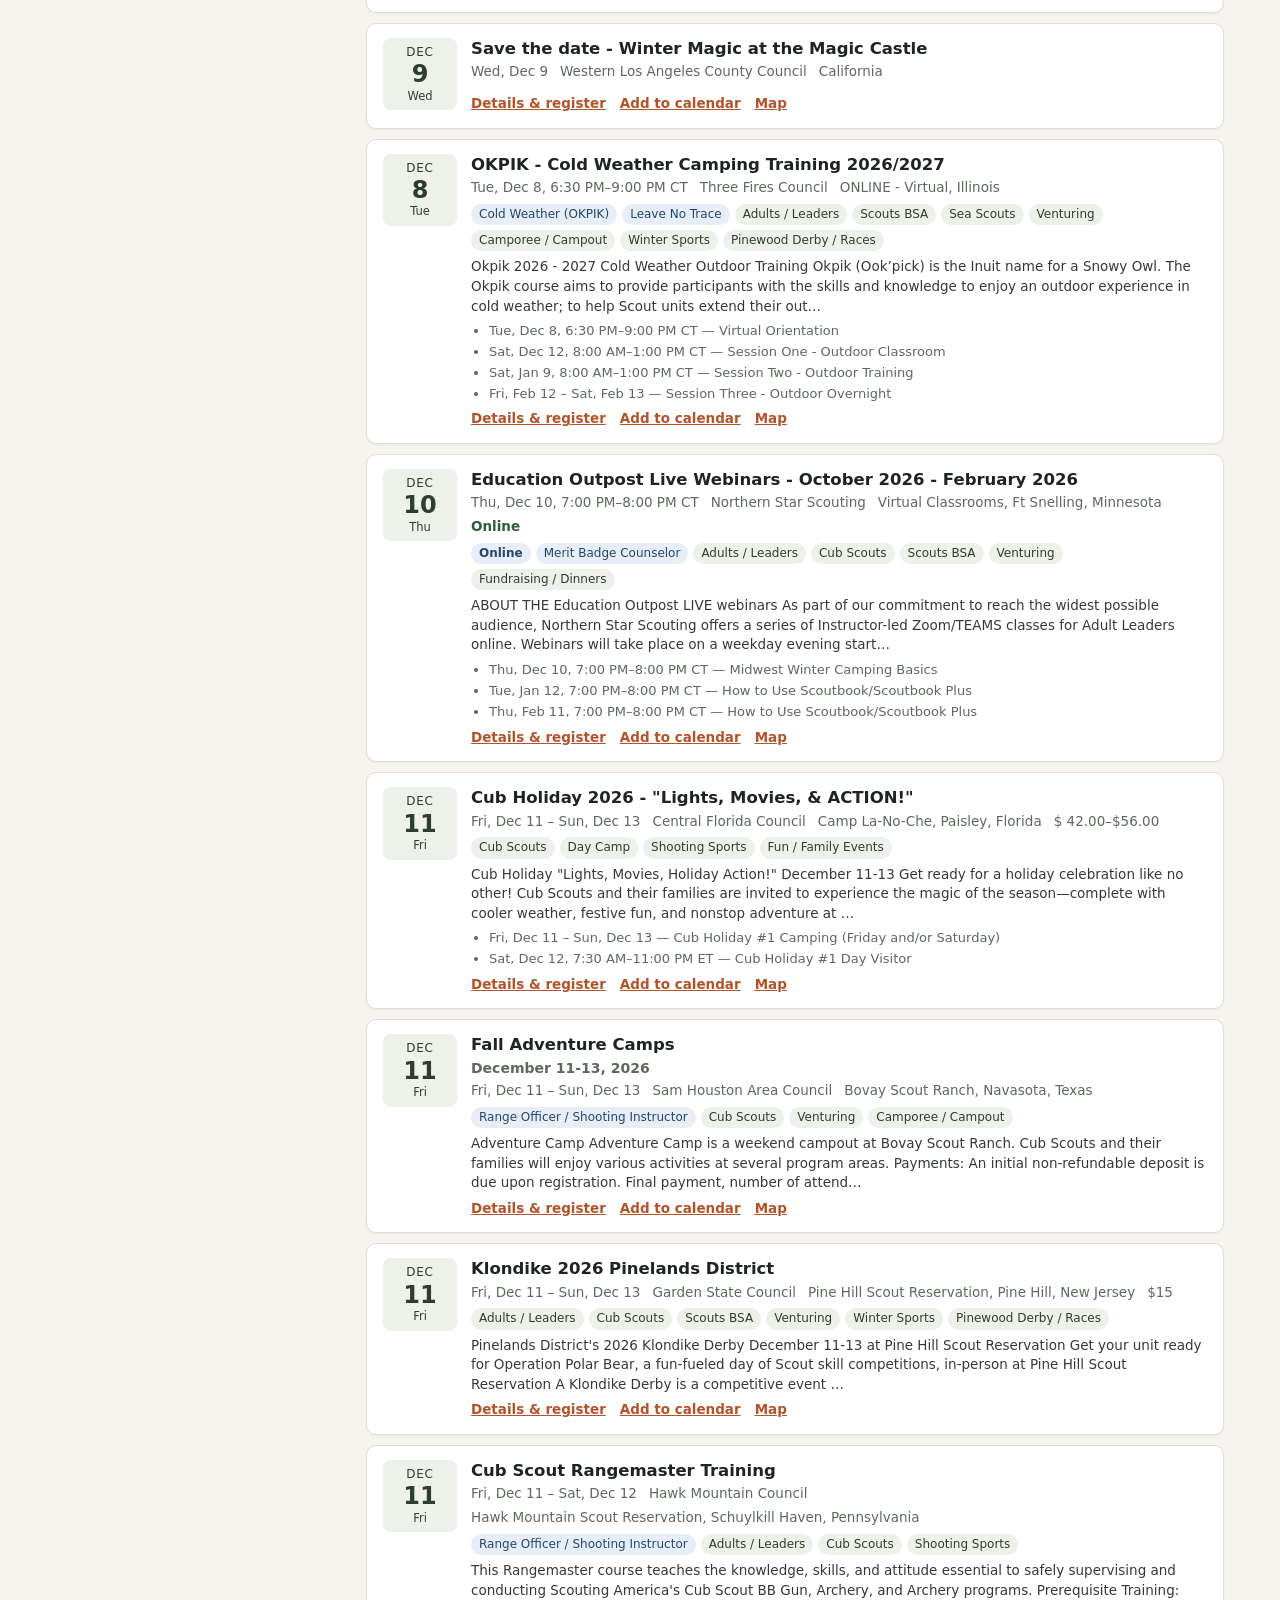
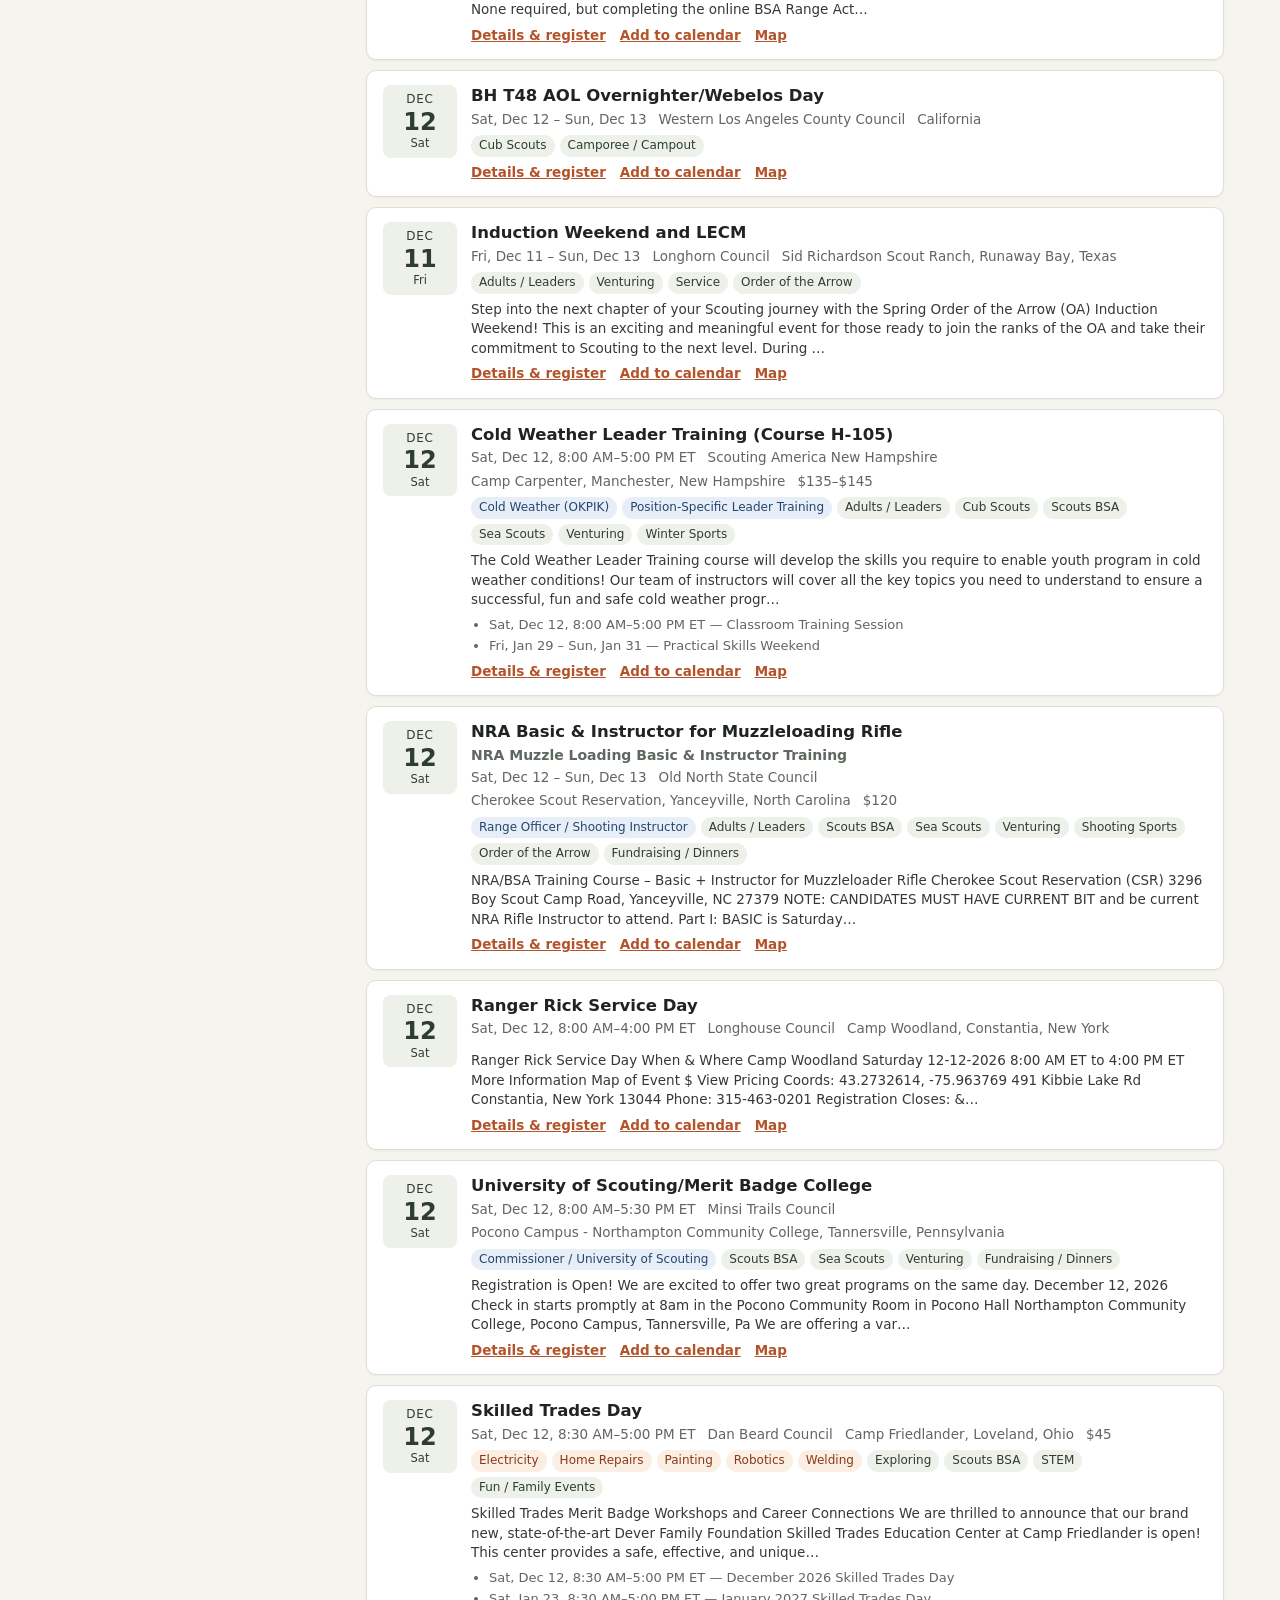
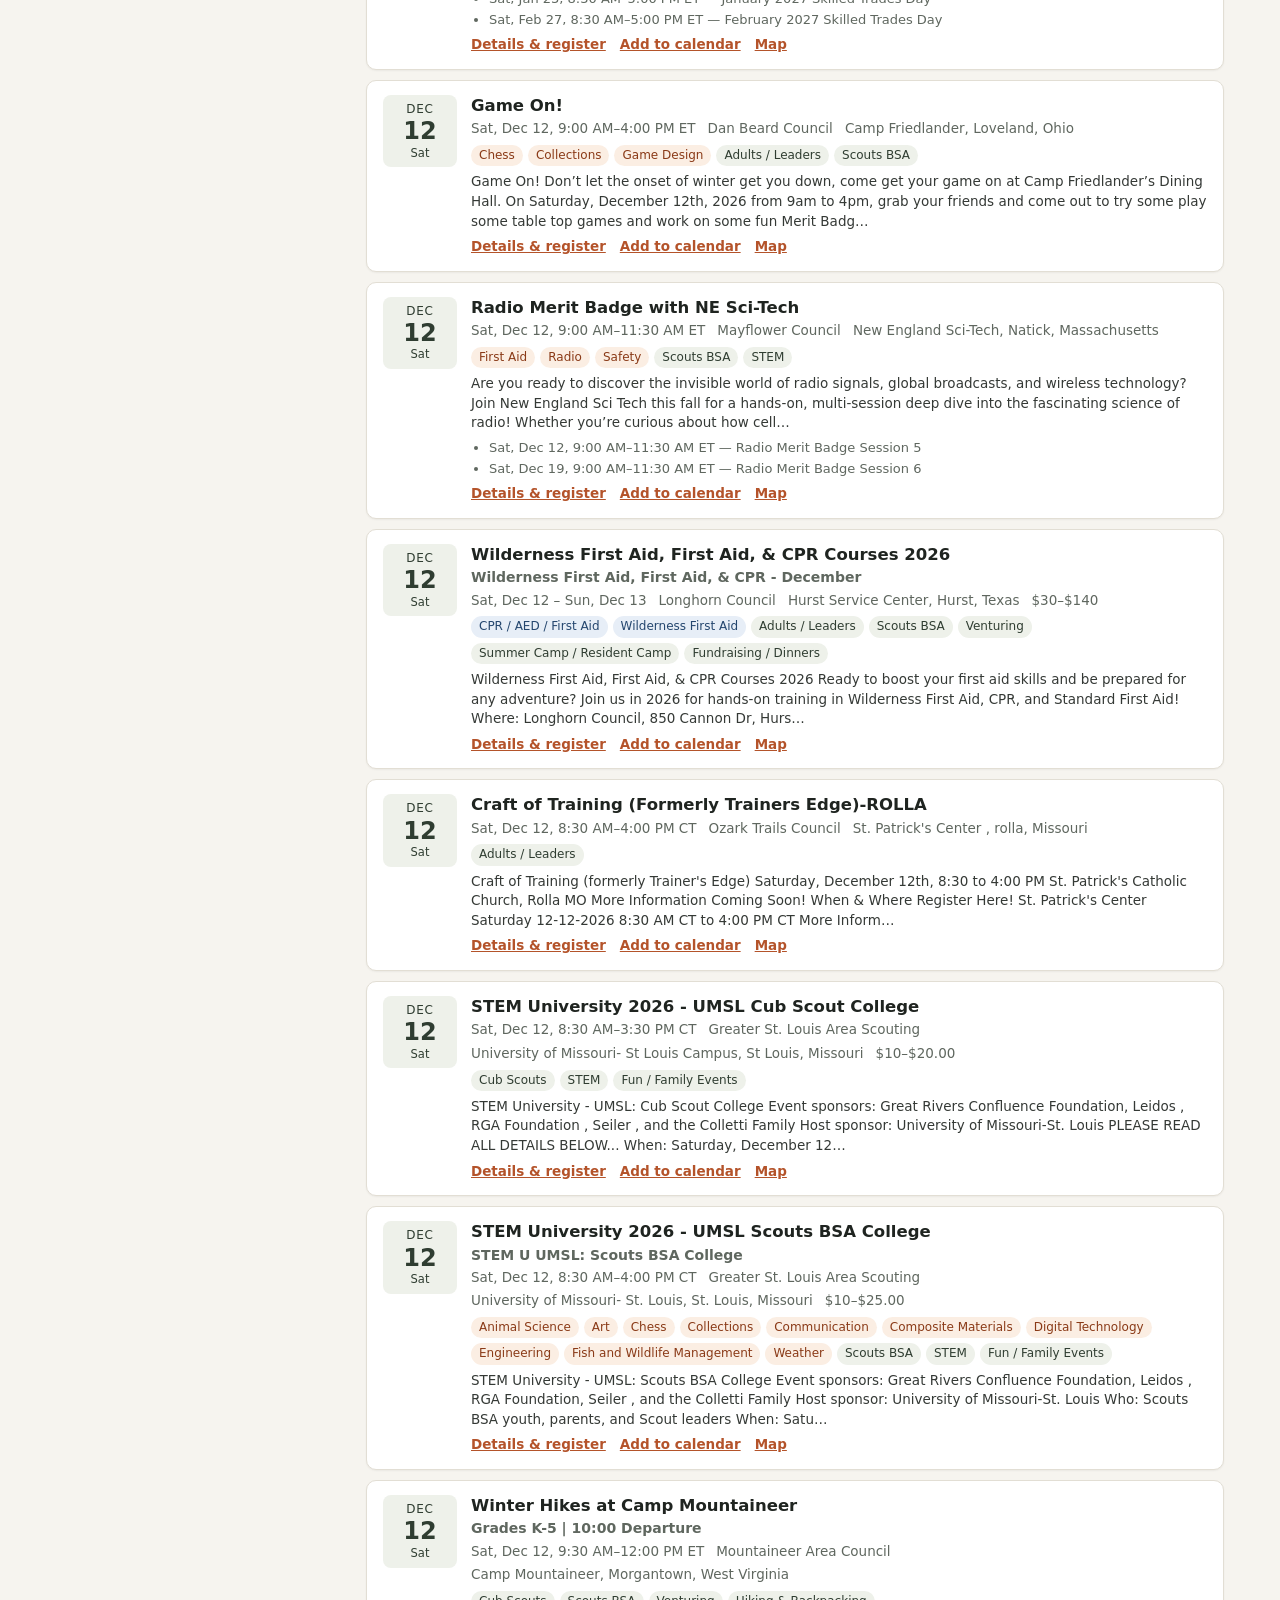
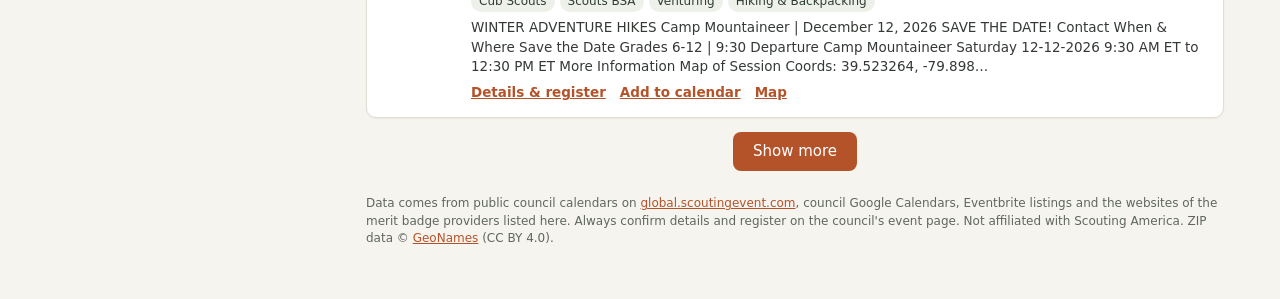
==== commit 9676addd: "Add files via upload" ====
--- a/docs/index.html
+++ b/docs/index.html
@@ -132,6 +132,6 @@
       ZIP data © <a href="https://www.geonames.org/" target="_blank" rel="noopener">GeoNames</a> (CC BY 4.0).</p>
   </section>
 </main>
-<script src="app.js?v=2"></script>
+<script src="app.js?v=3"></script>
 </body>
 </html>
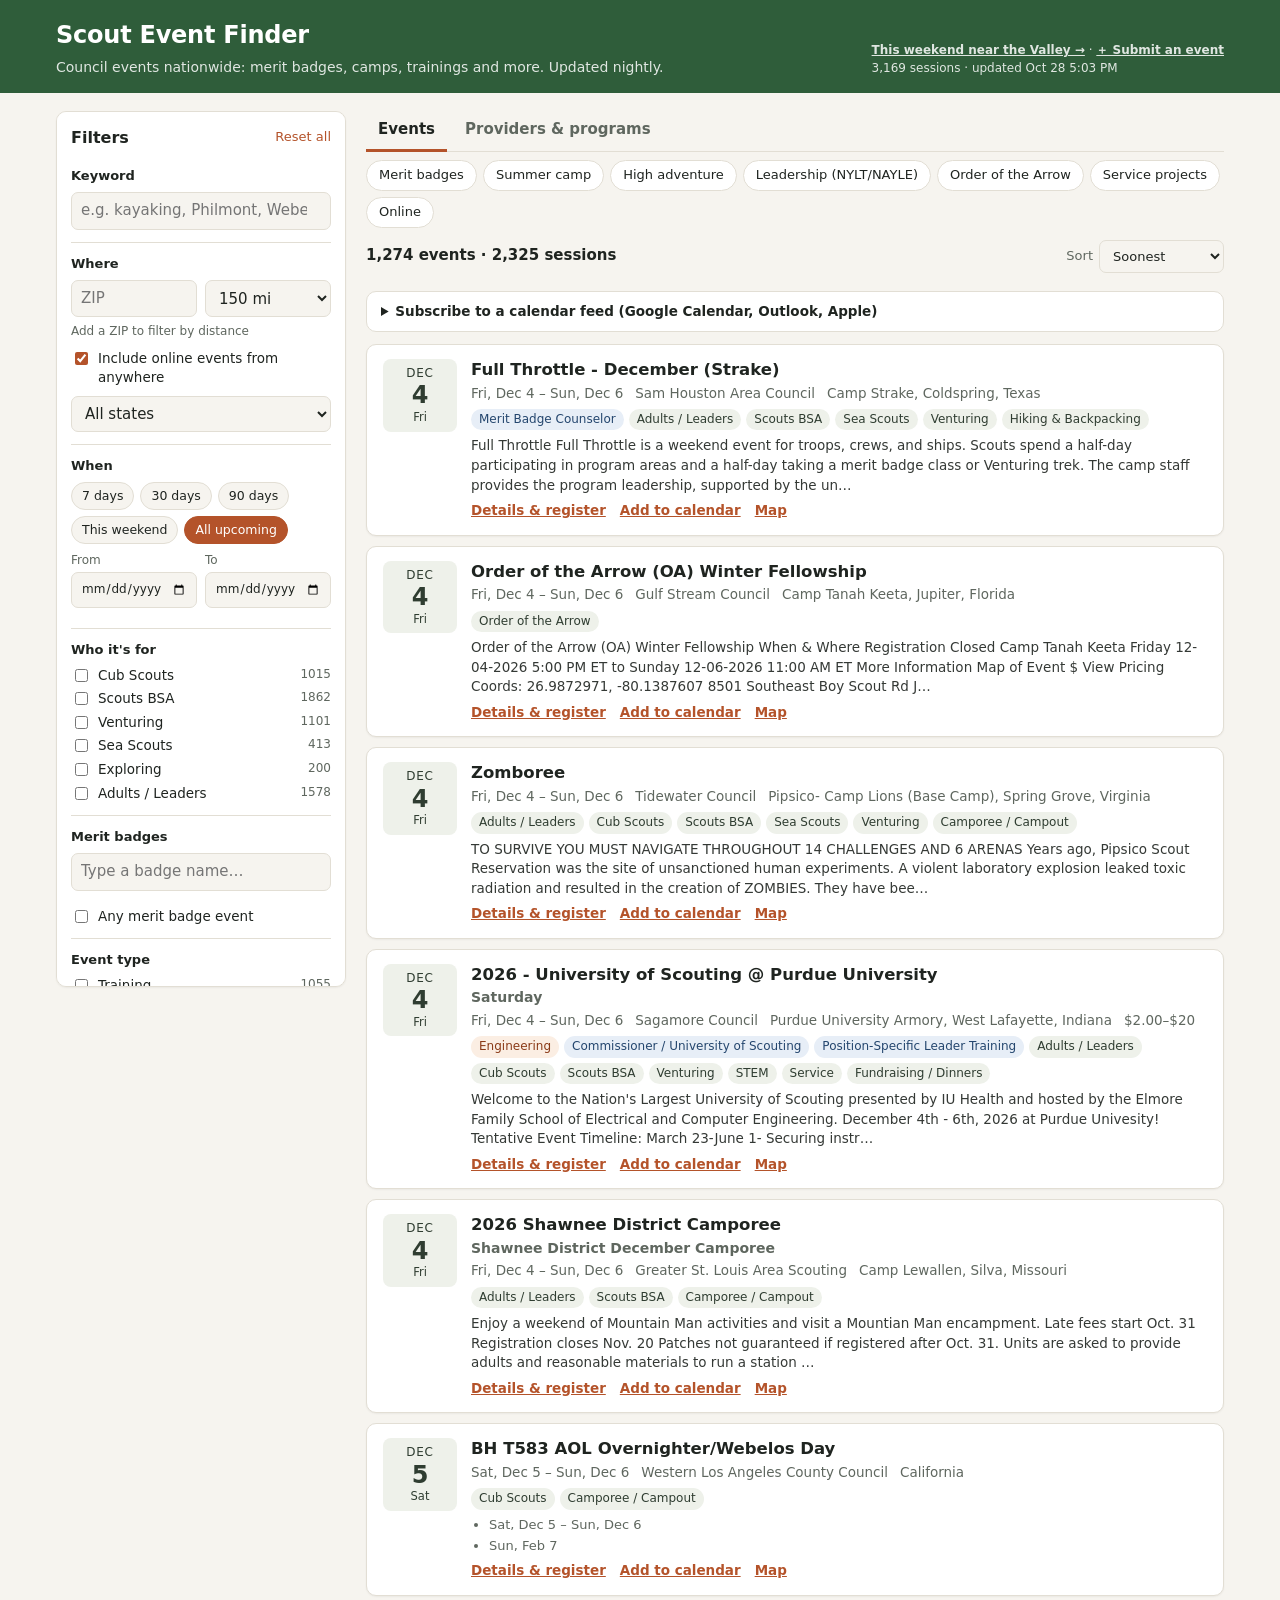
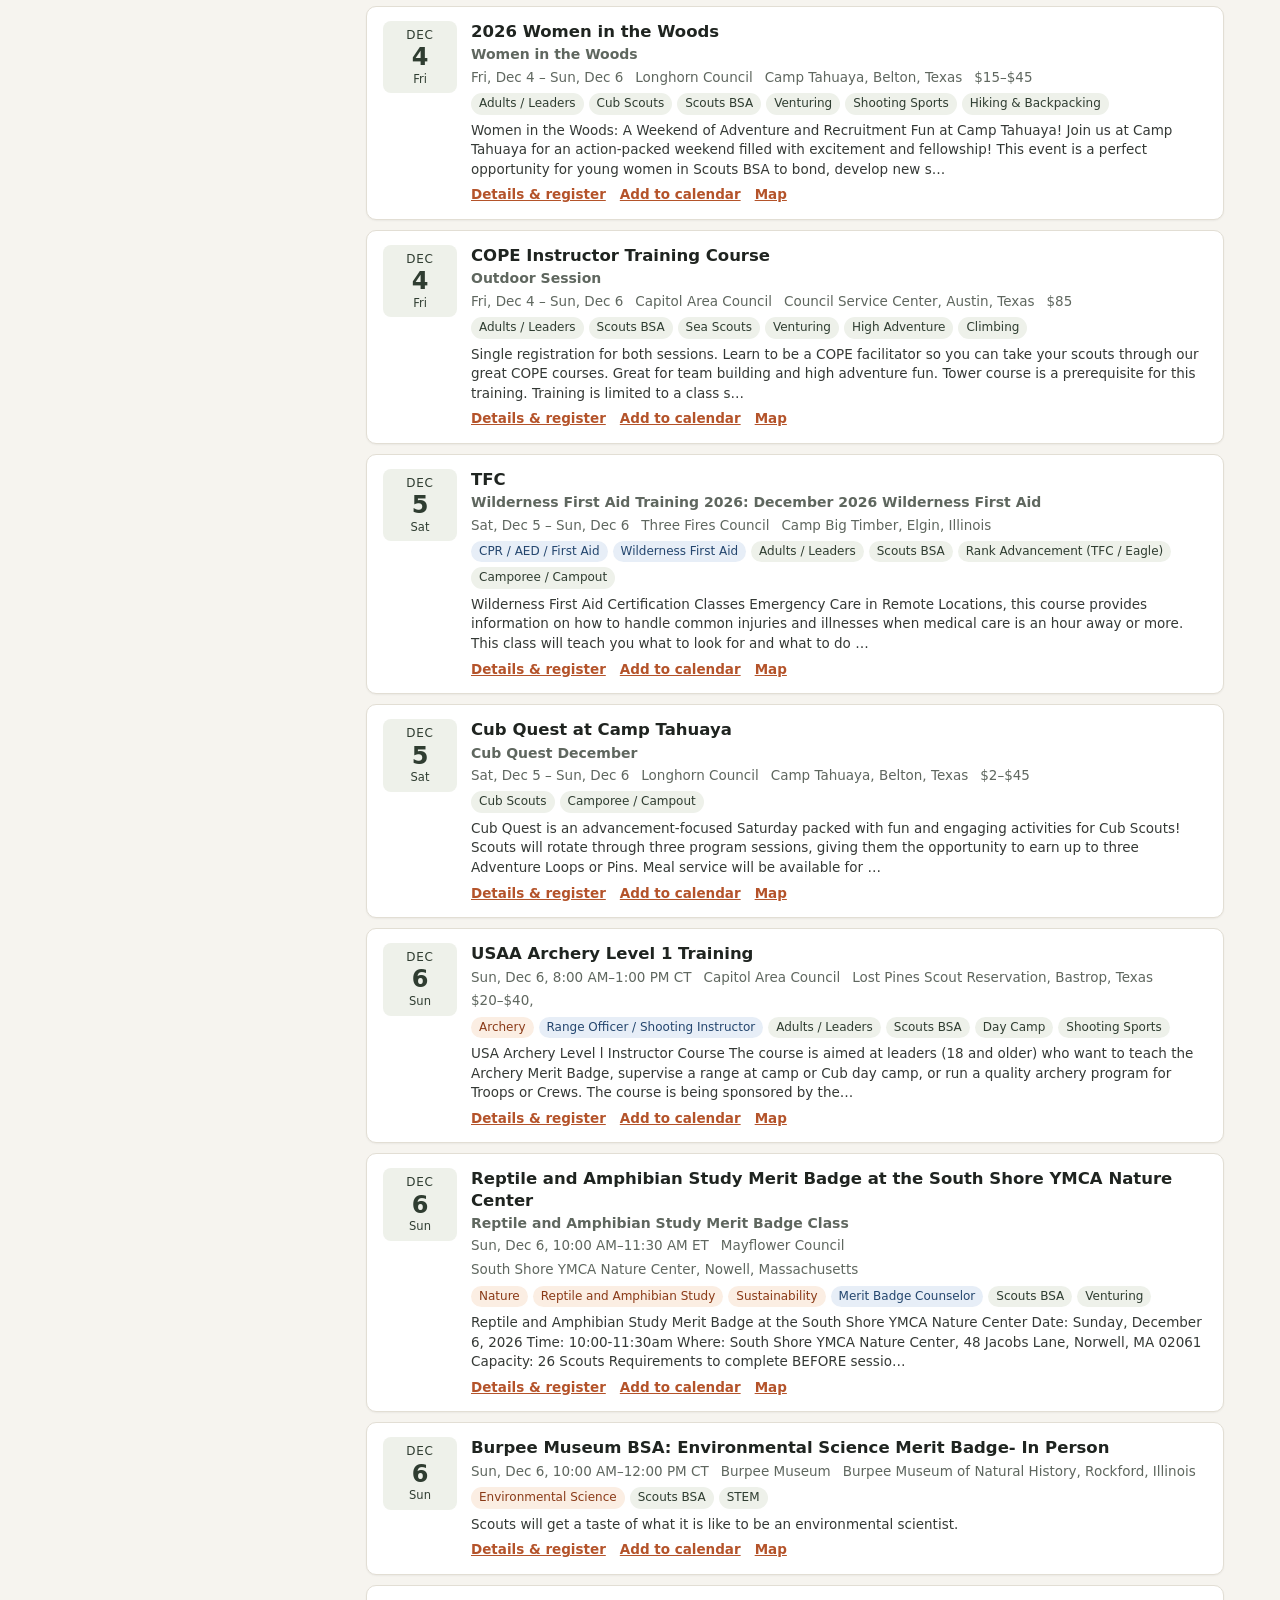
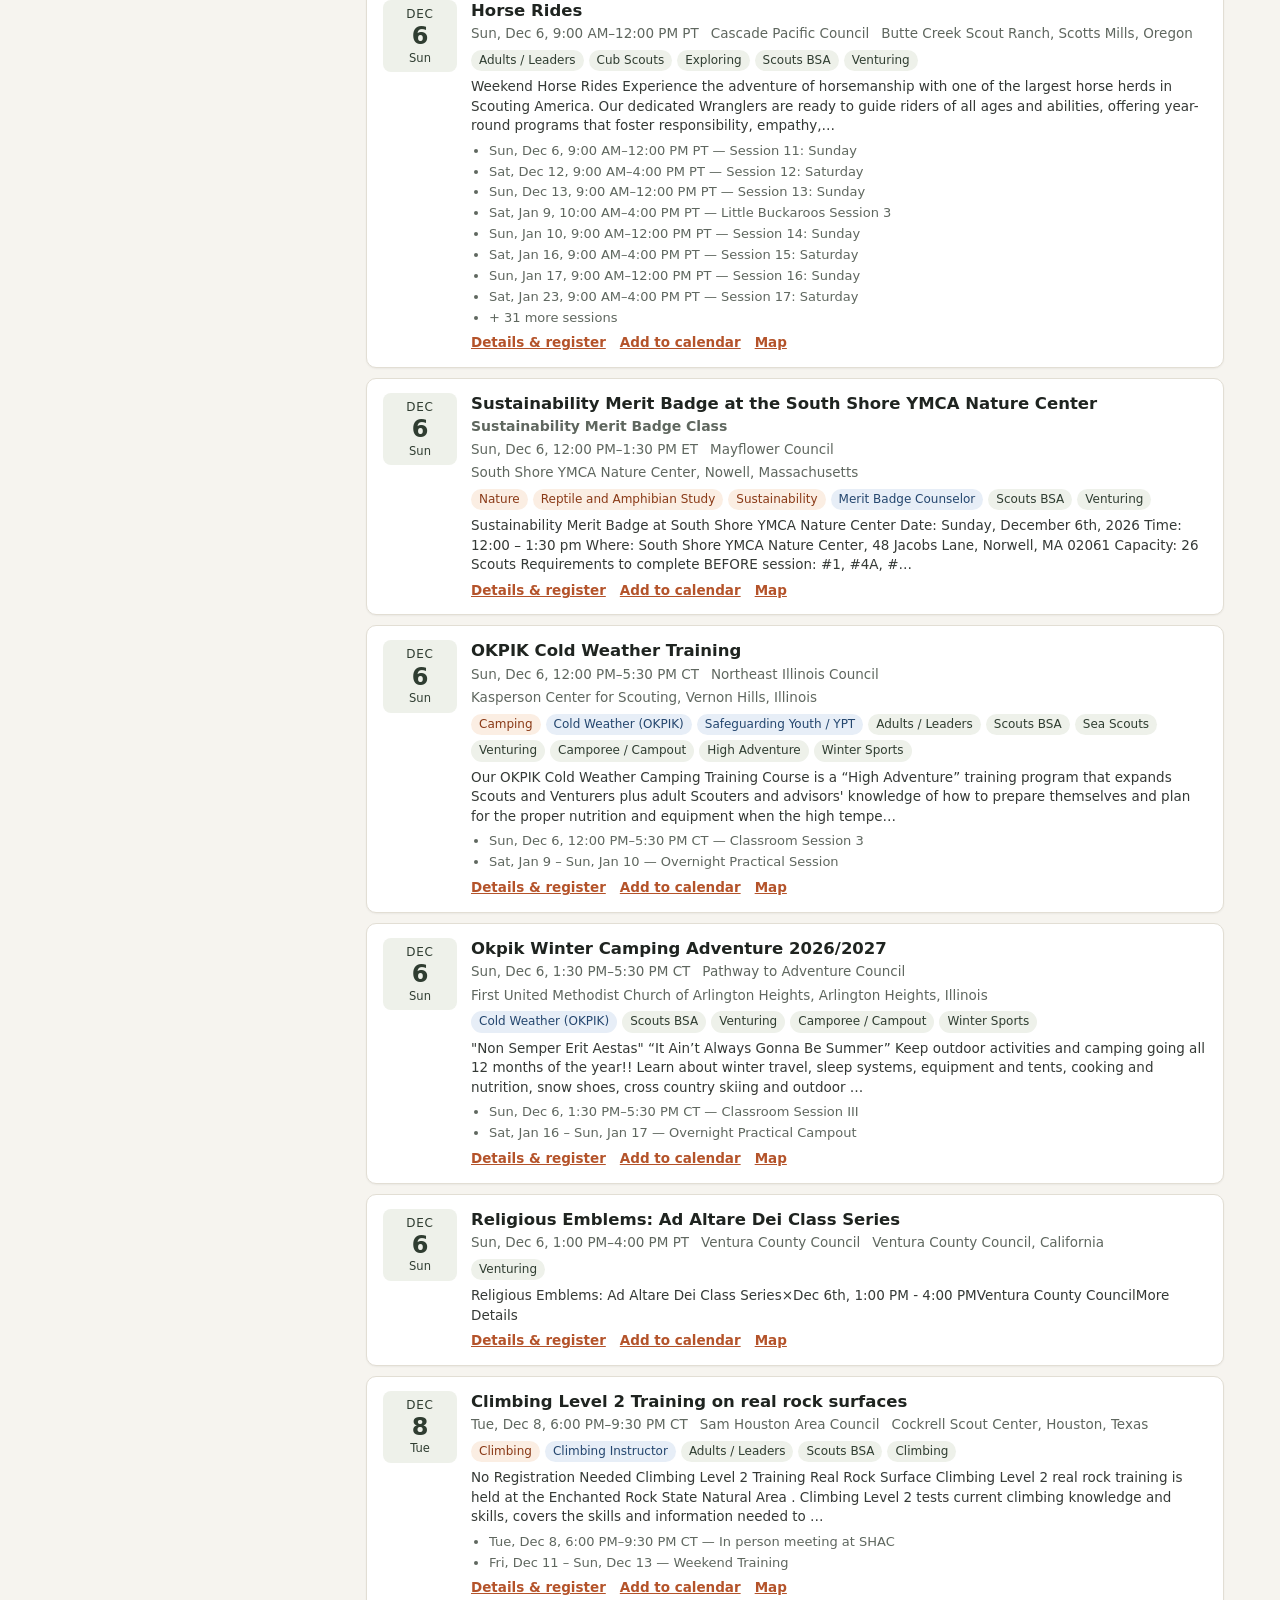
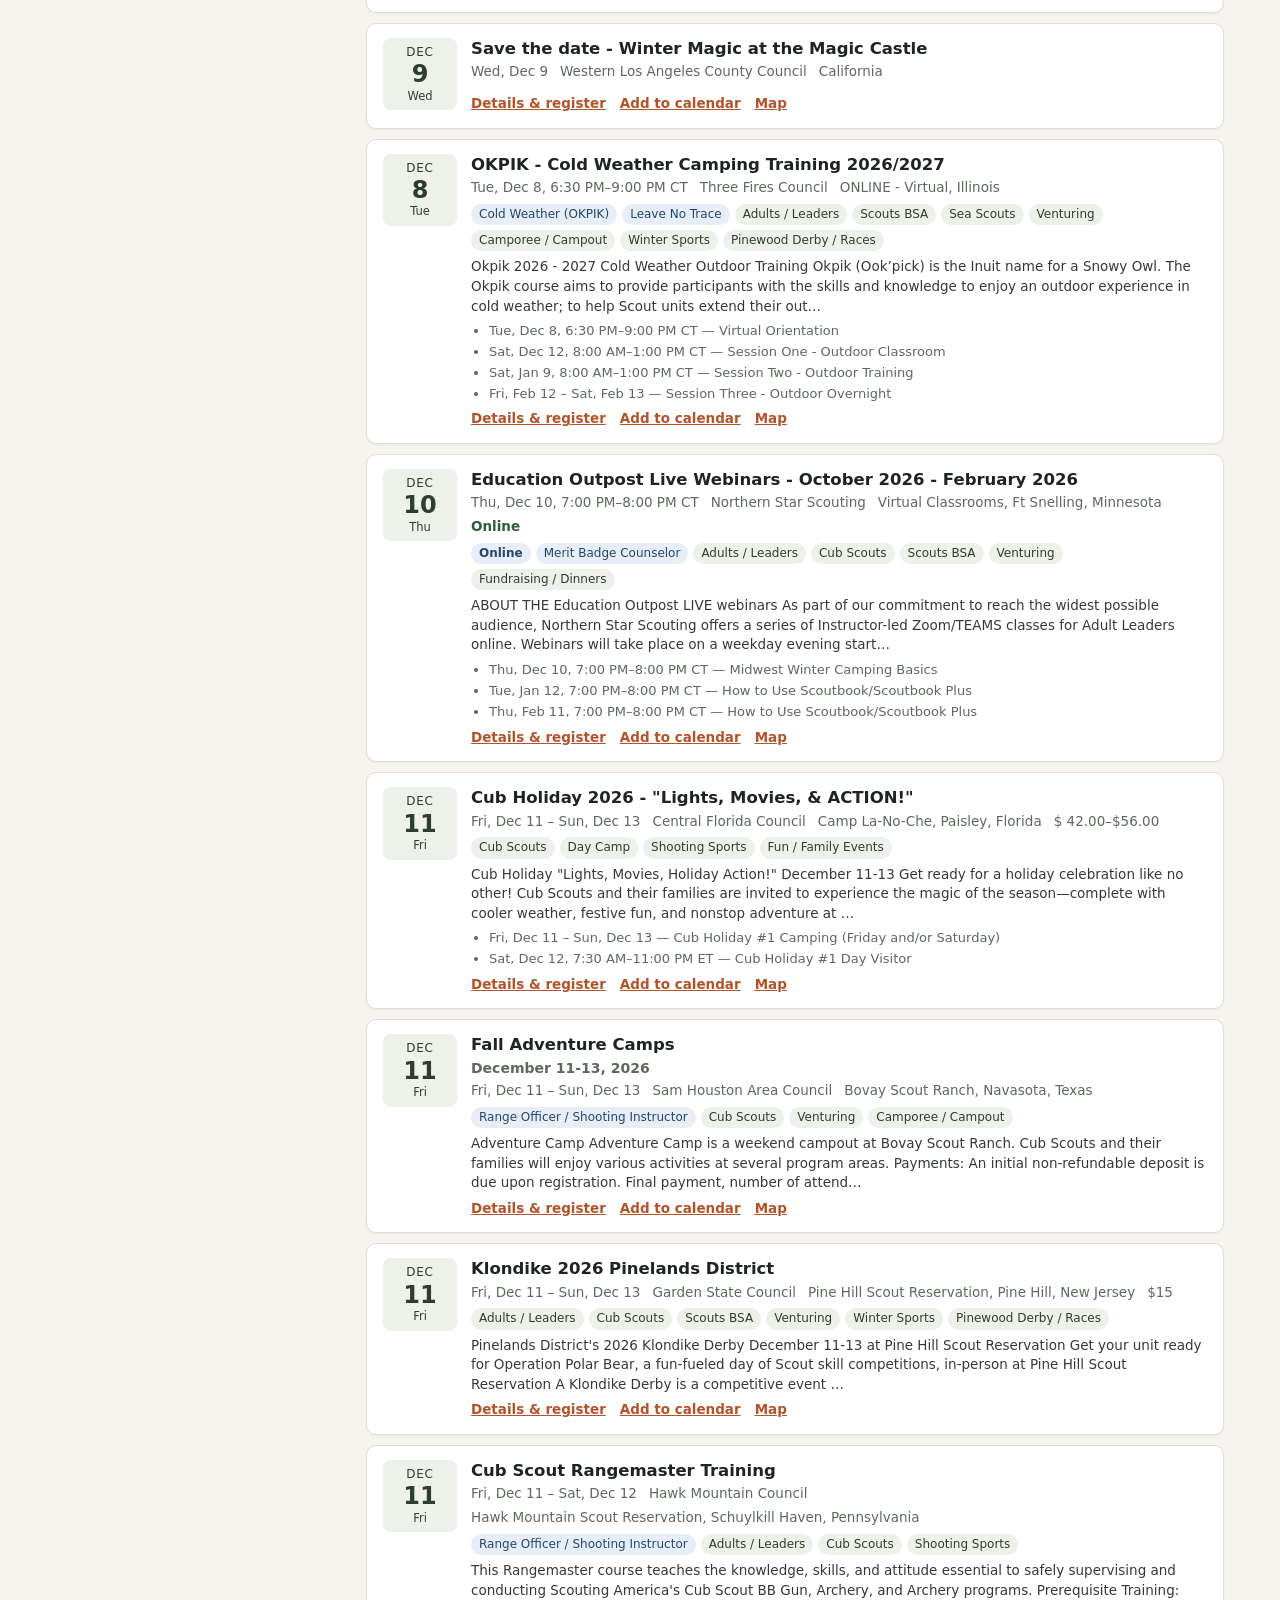
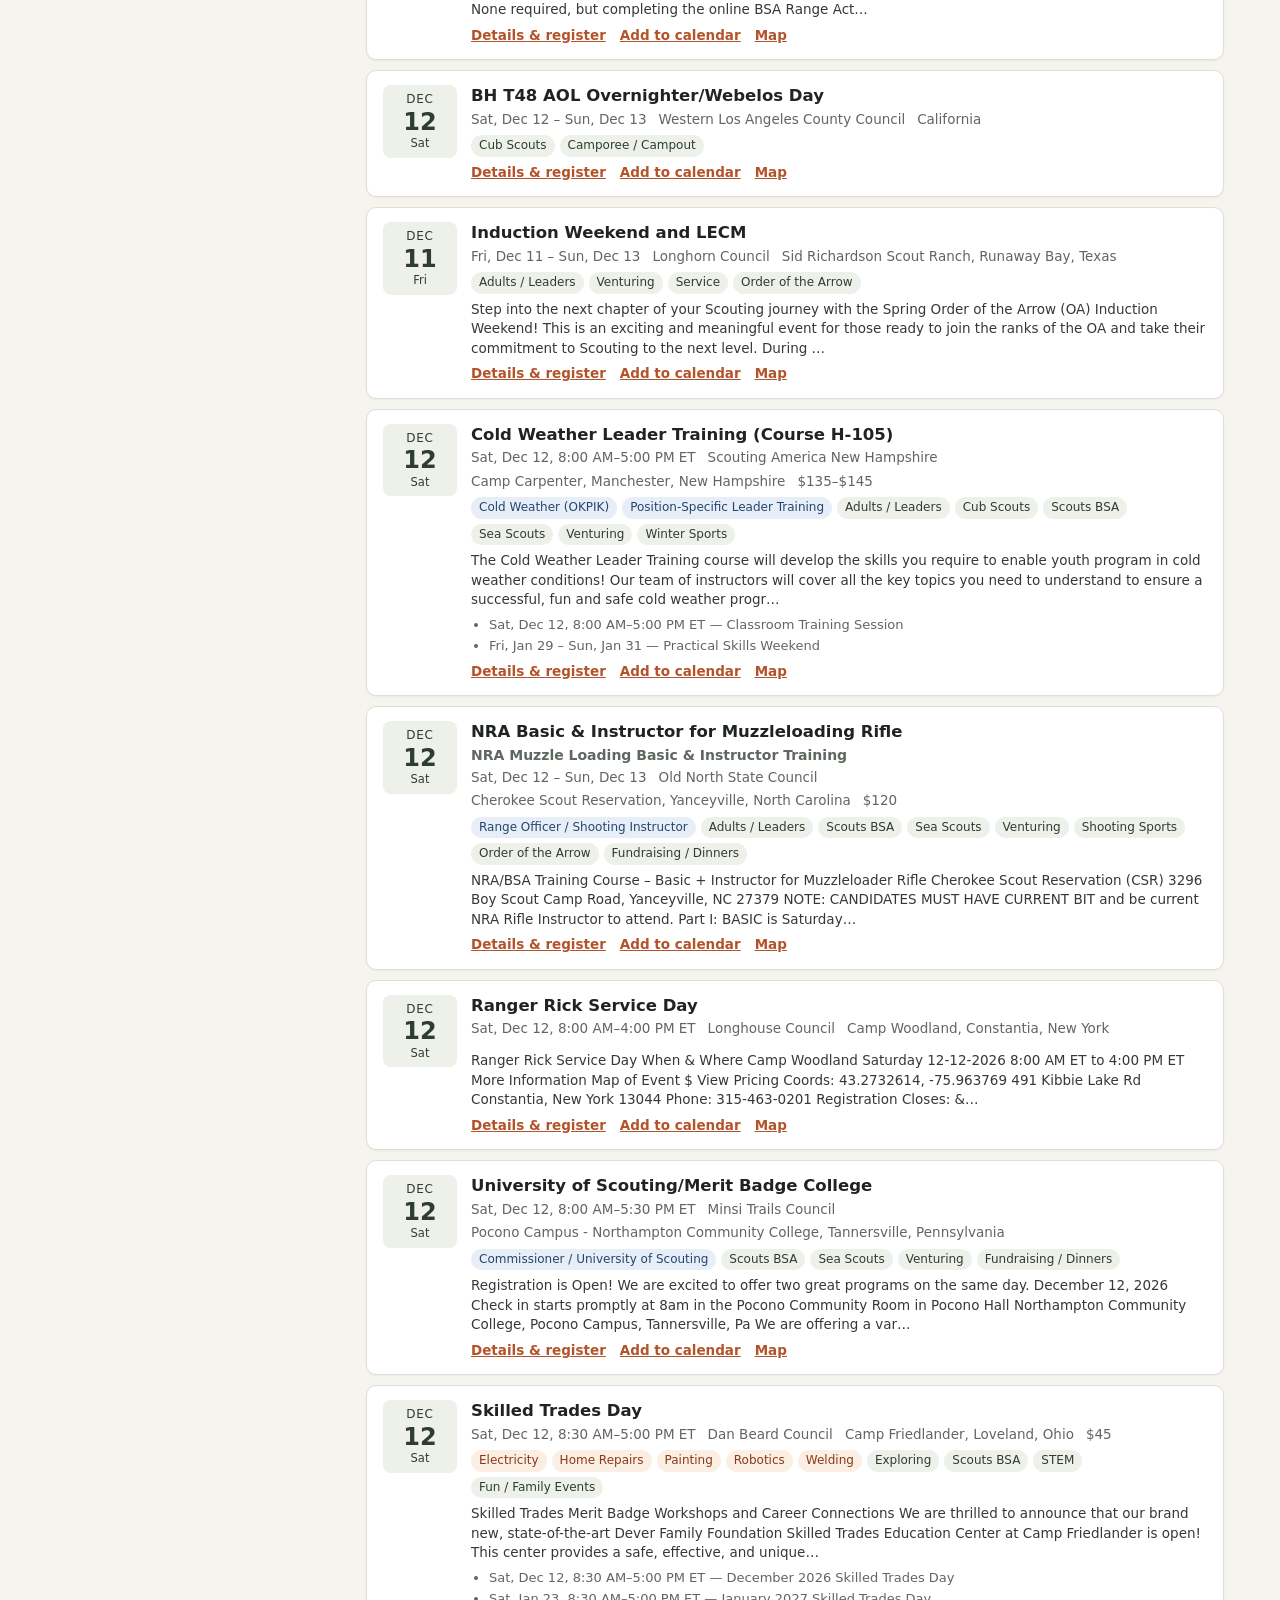
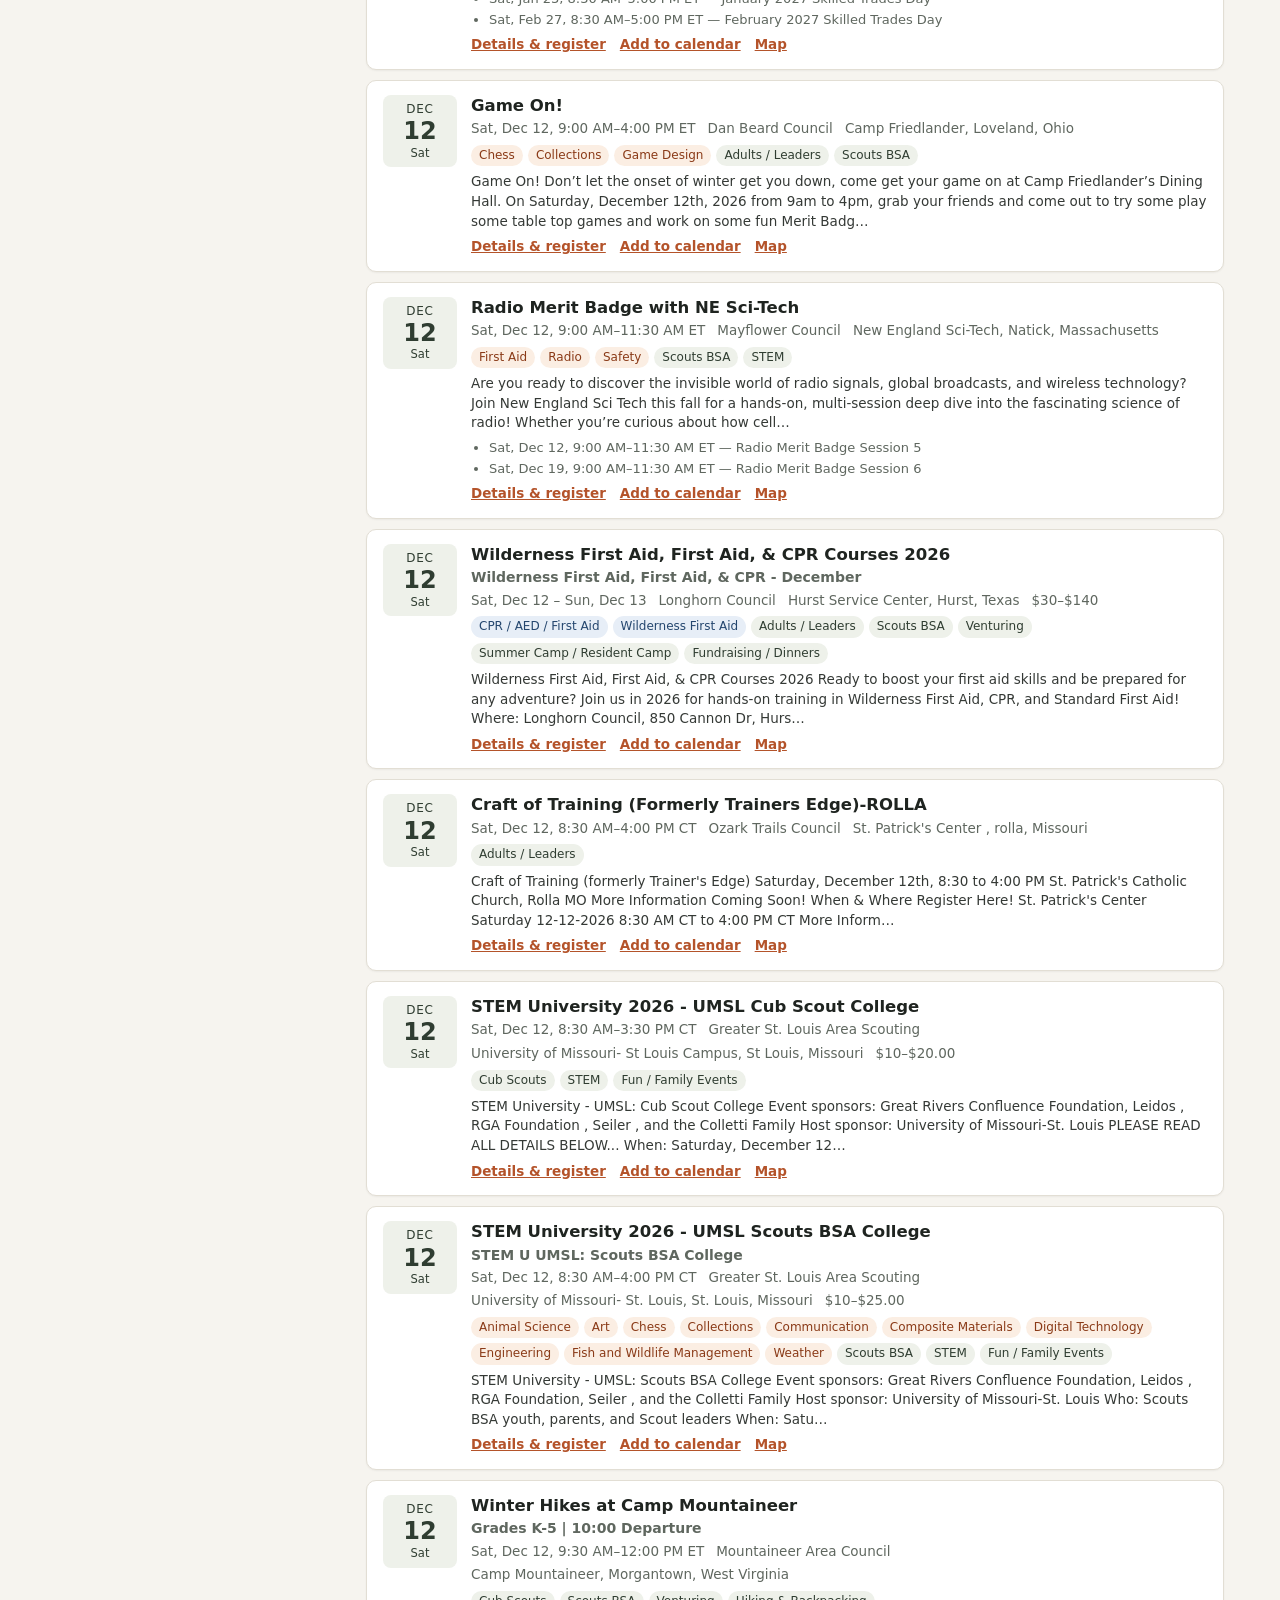
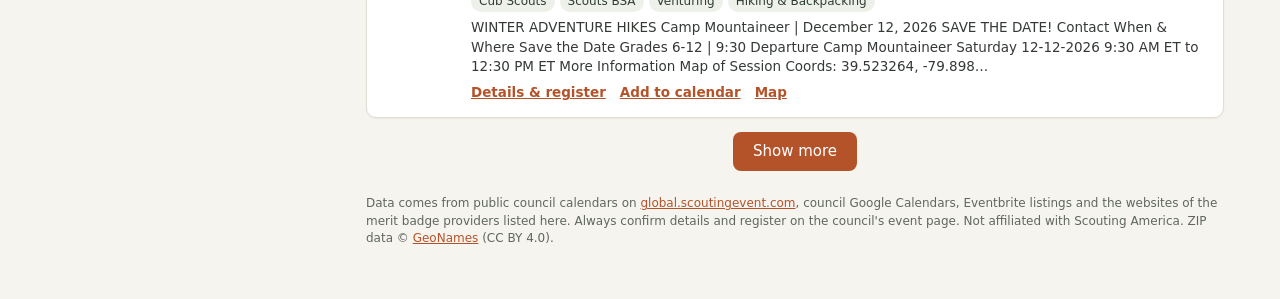
==== commit a3040c81: "Add files via upload" ====
--- a/docs/index.html
+++ b/docs/index.html
@@ -15,7 +15,7 @@
       <h1>Scout Event Finder</h1>
       <p class="sub">Council events nationwide: merit badges, camps, trainings and more. Updated nightly.</p>
     </div>
-    <div class="updated"><a class="toplink" href="weekend.html">This weekend near the Valley →</a><br><span id="updated">Loading…</span></div>
+    <div class="updated"><a class="toplink" href="weekend.html">This weekend near the Valley →</a> · <a class="toplink" href="https://docs.google.com/forms/d/e/1FAIpQLSdktVxbtSB6HdrgOwtVdEUB7reJ4B63ZYVJmLdXQ4ExE-x5kQ/viewform" target="_blank" rel="noopener">＋ Submit an event</a><br><span id="updated">Loading…</span></div>
   </div>
 </header>
 
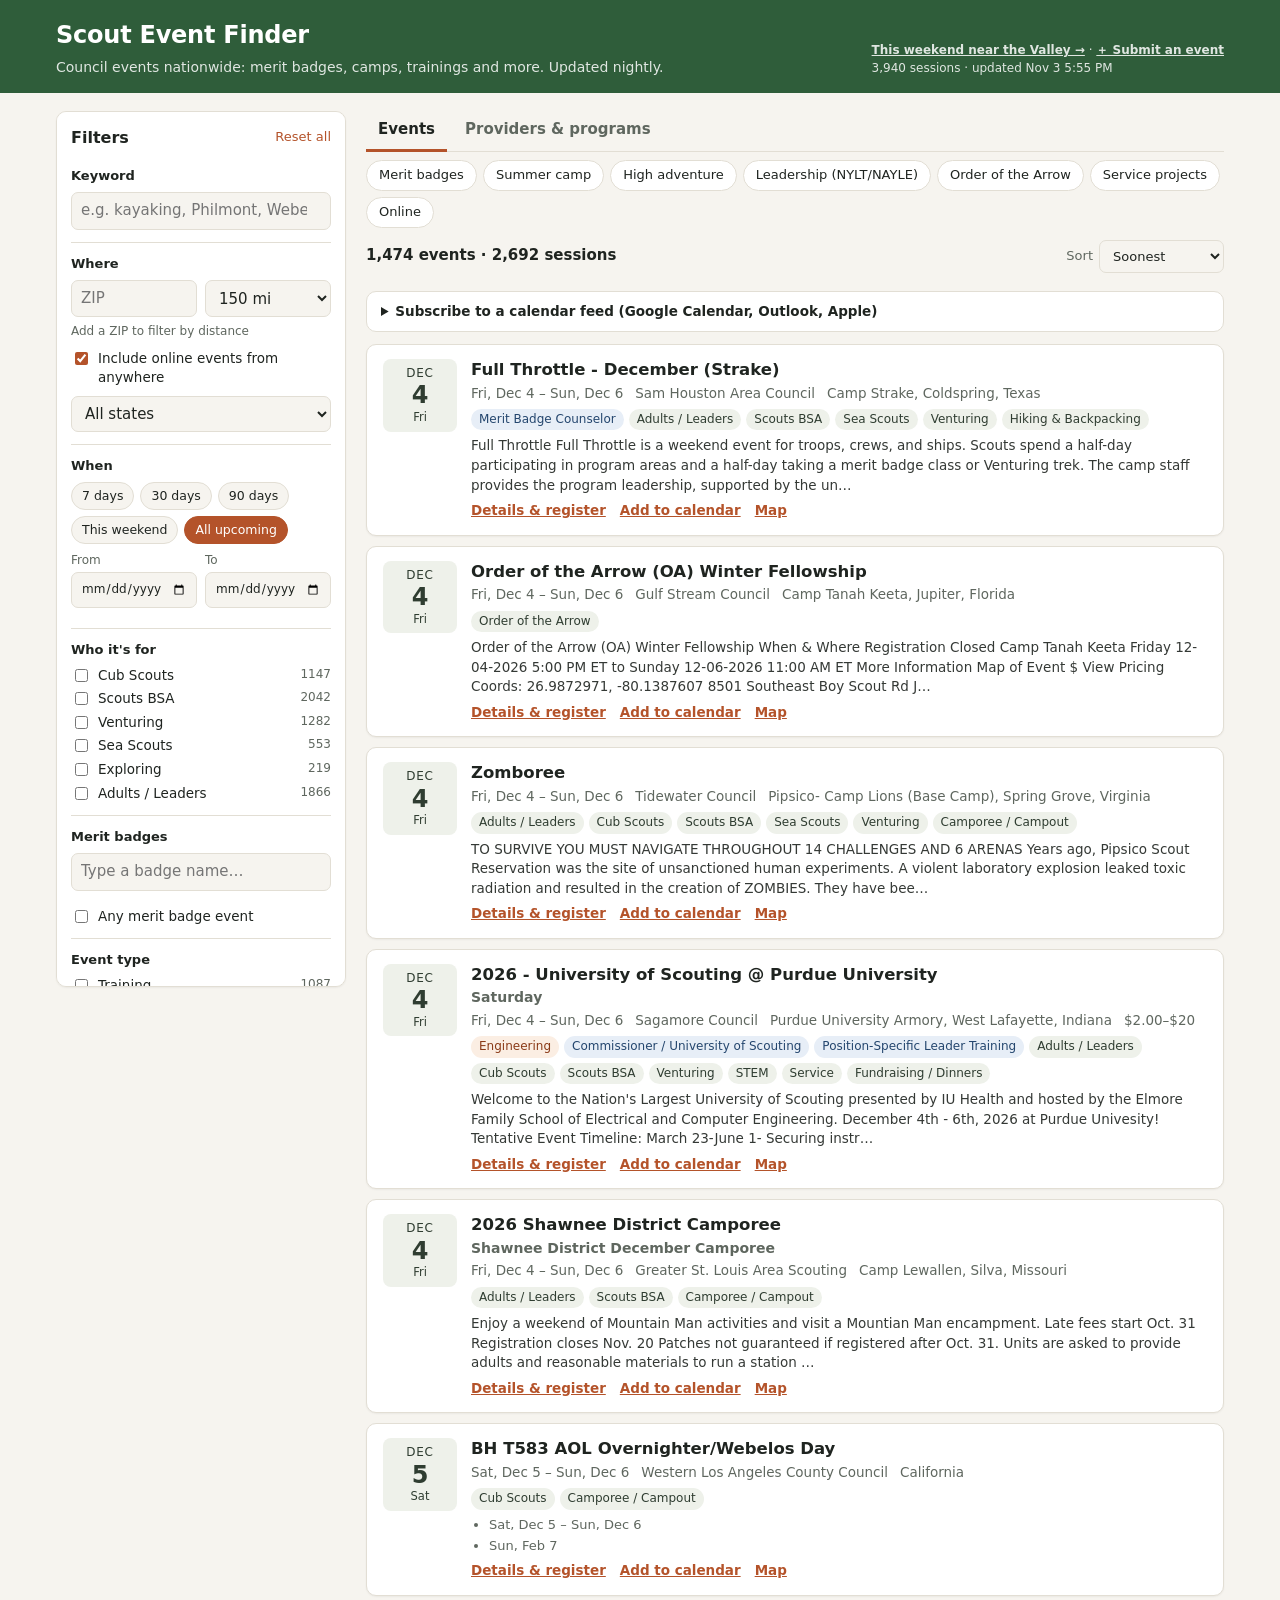
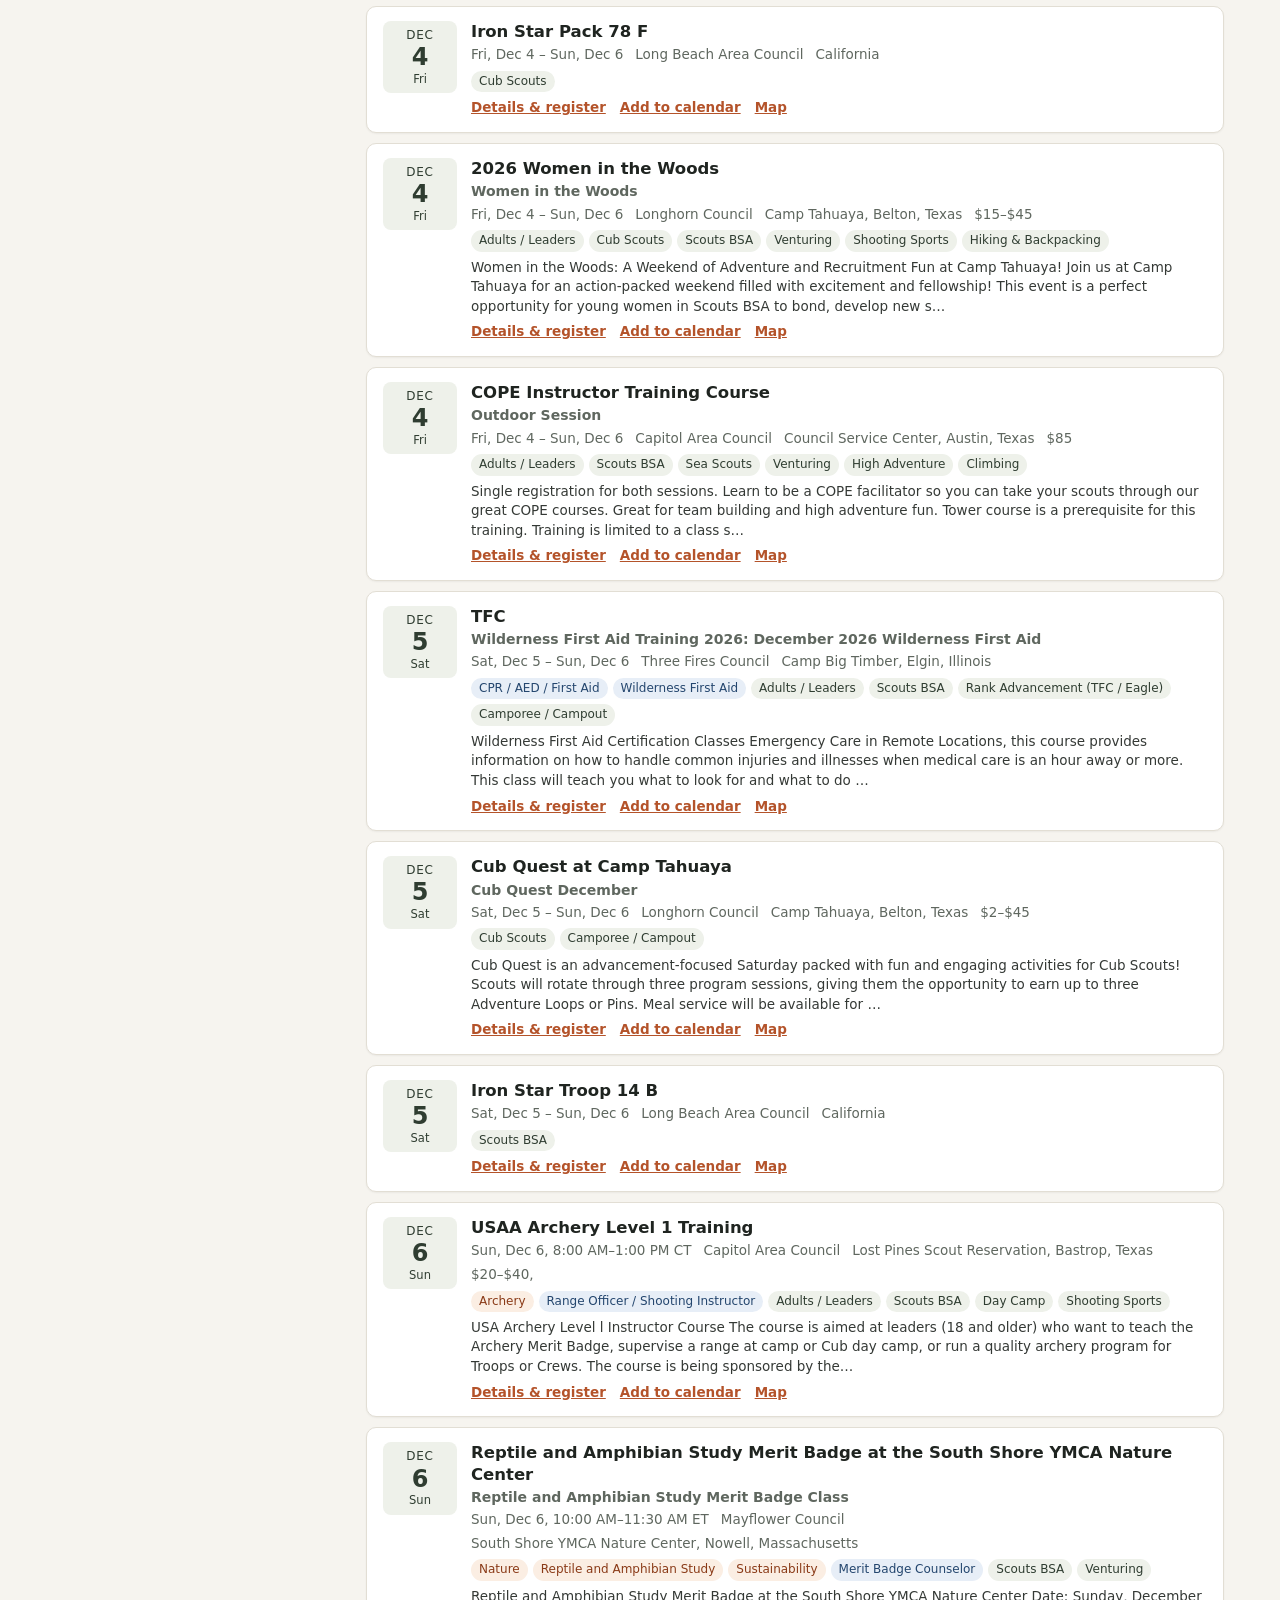
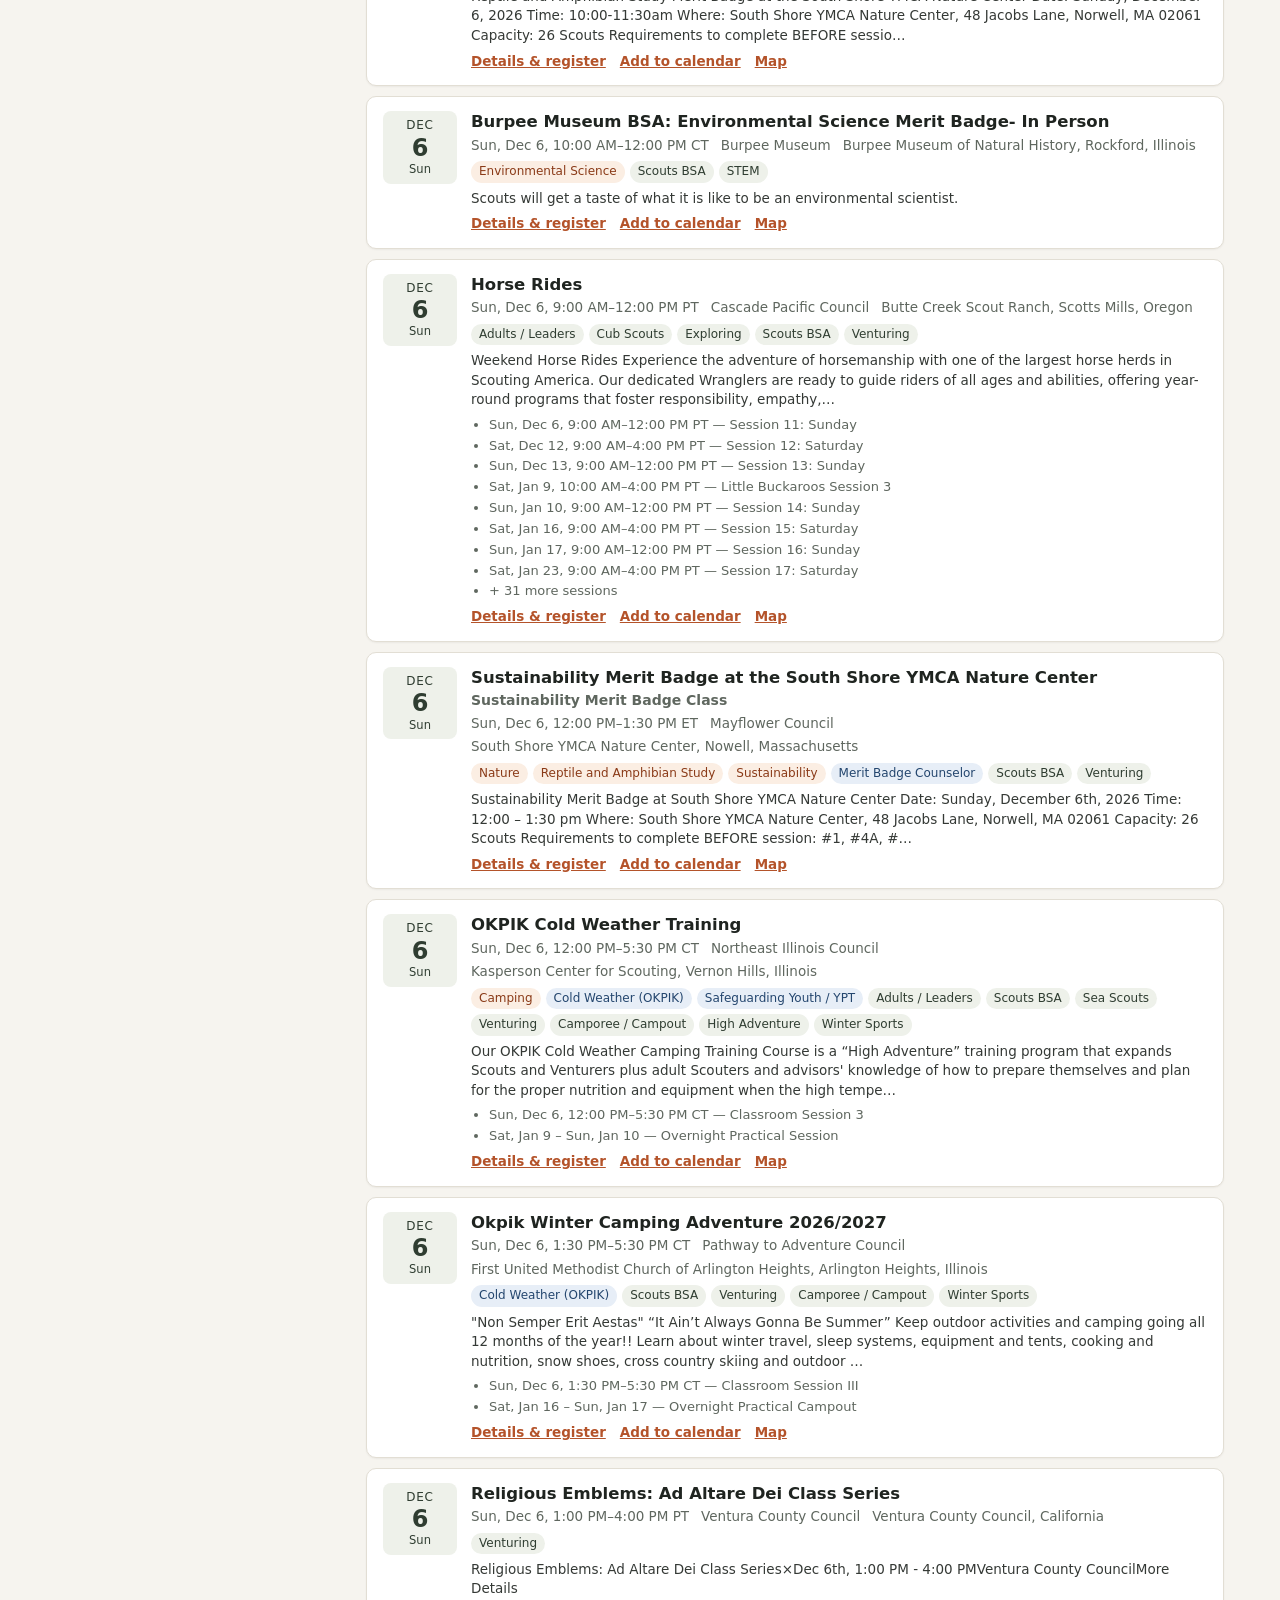
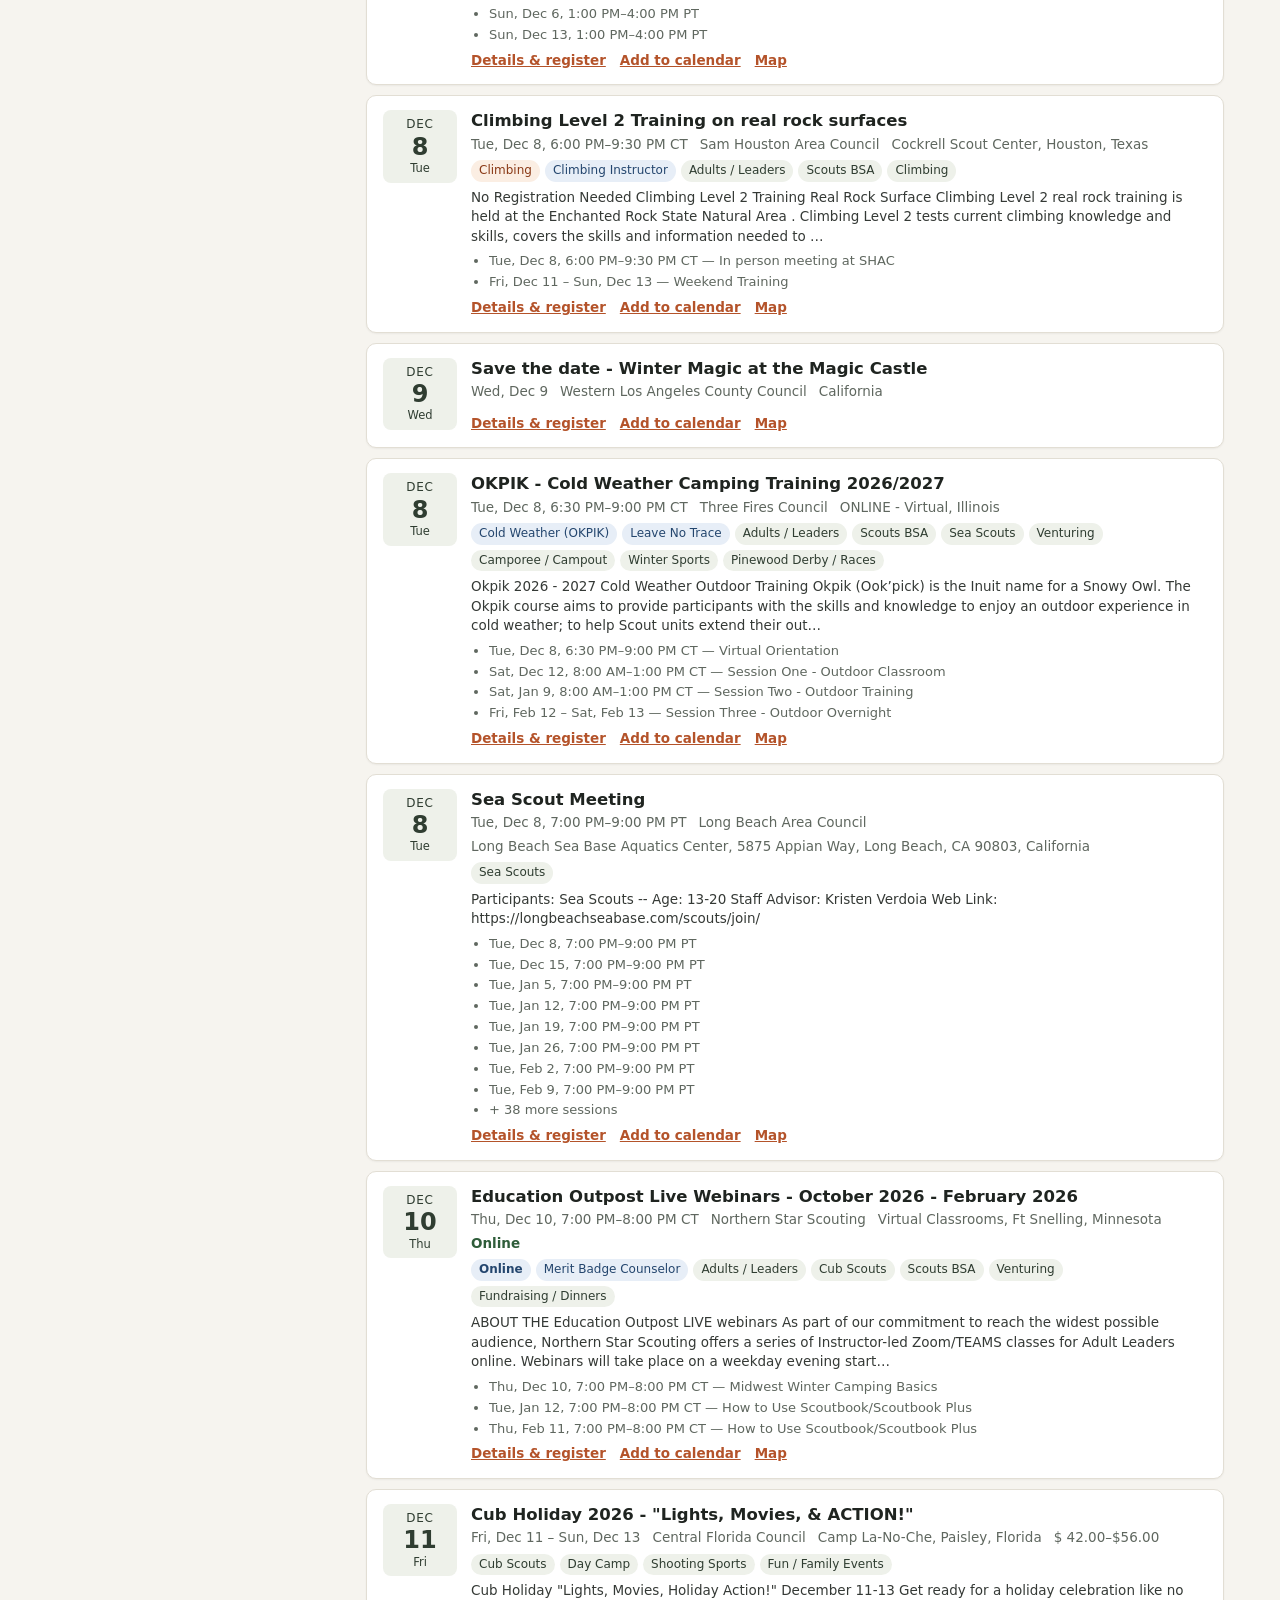
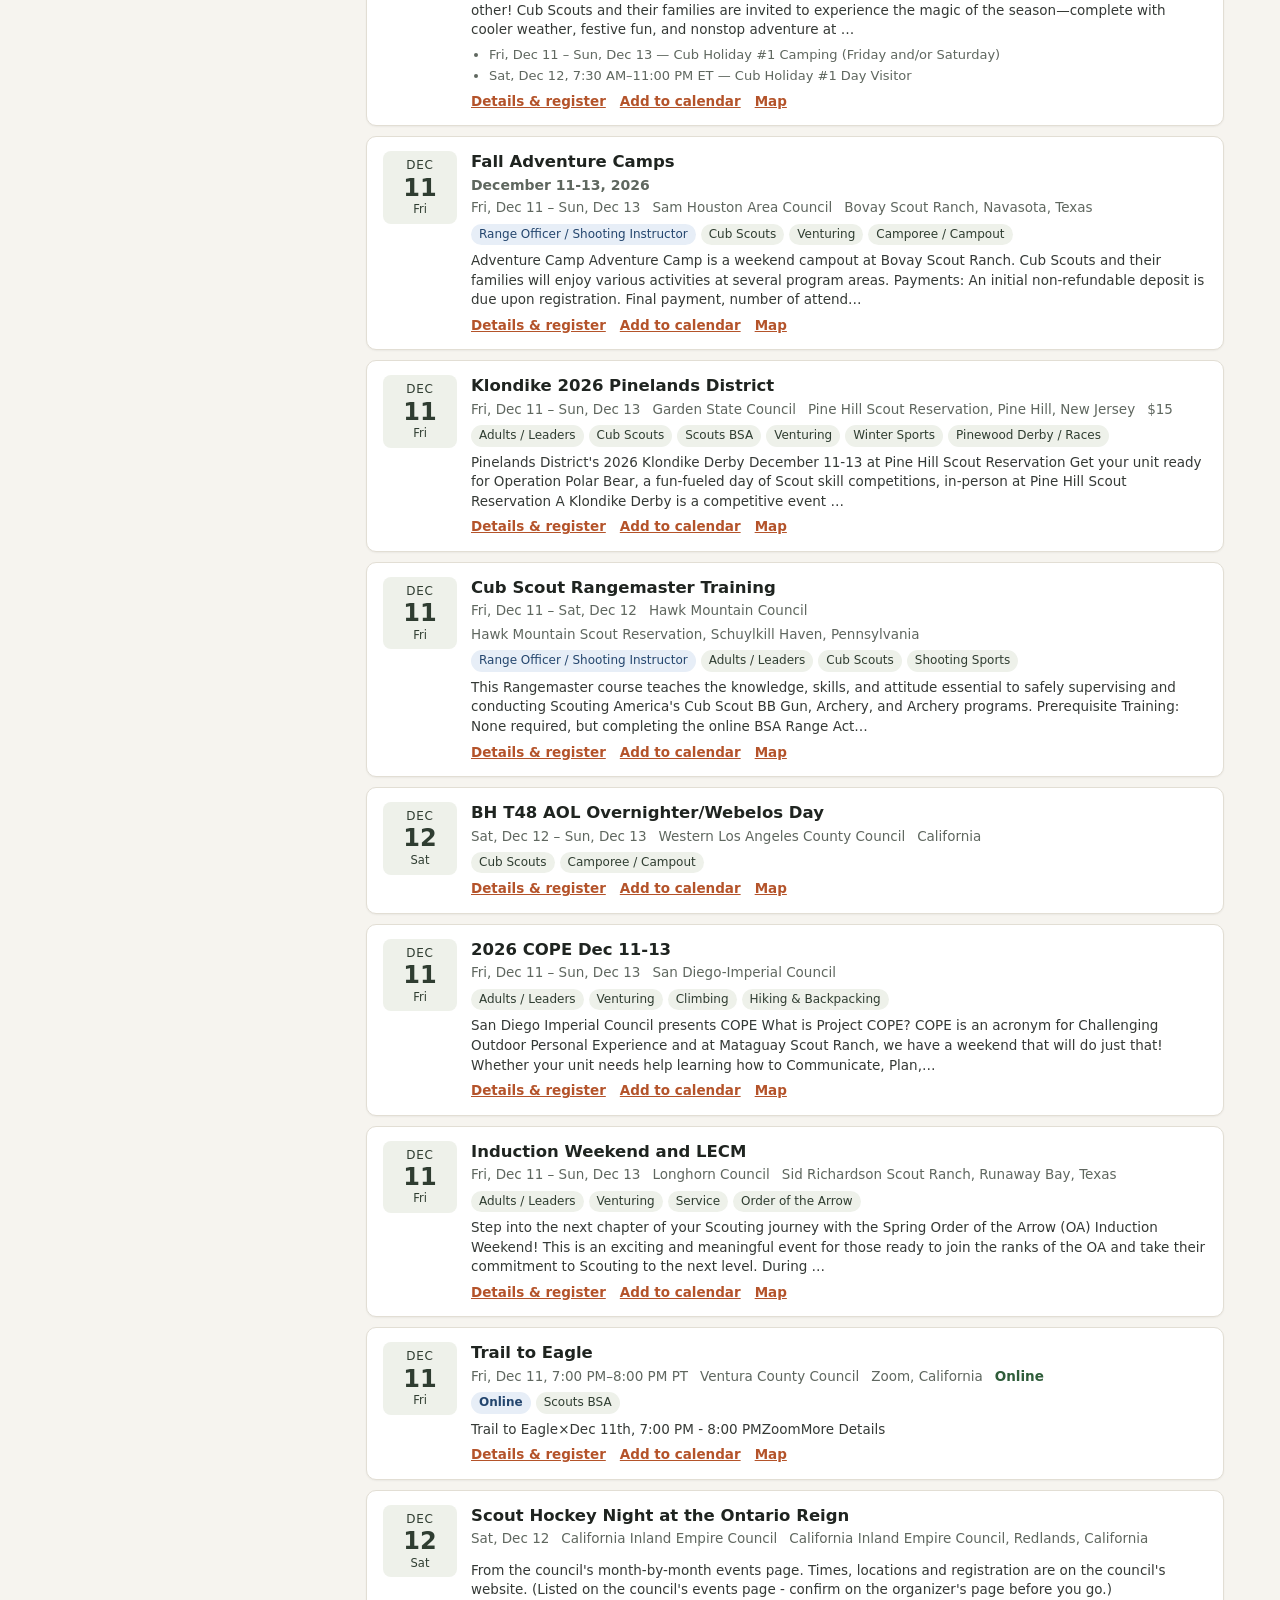
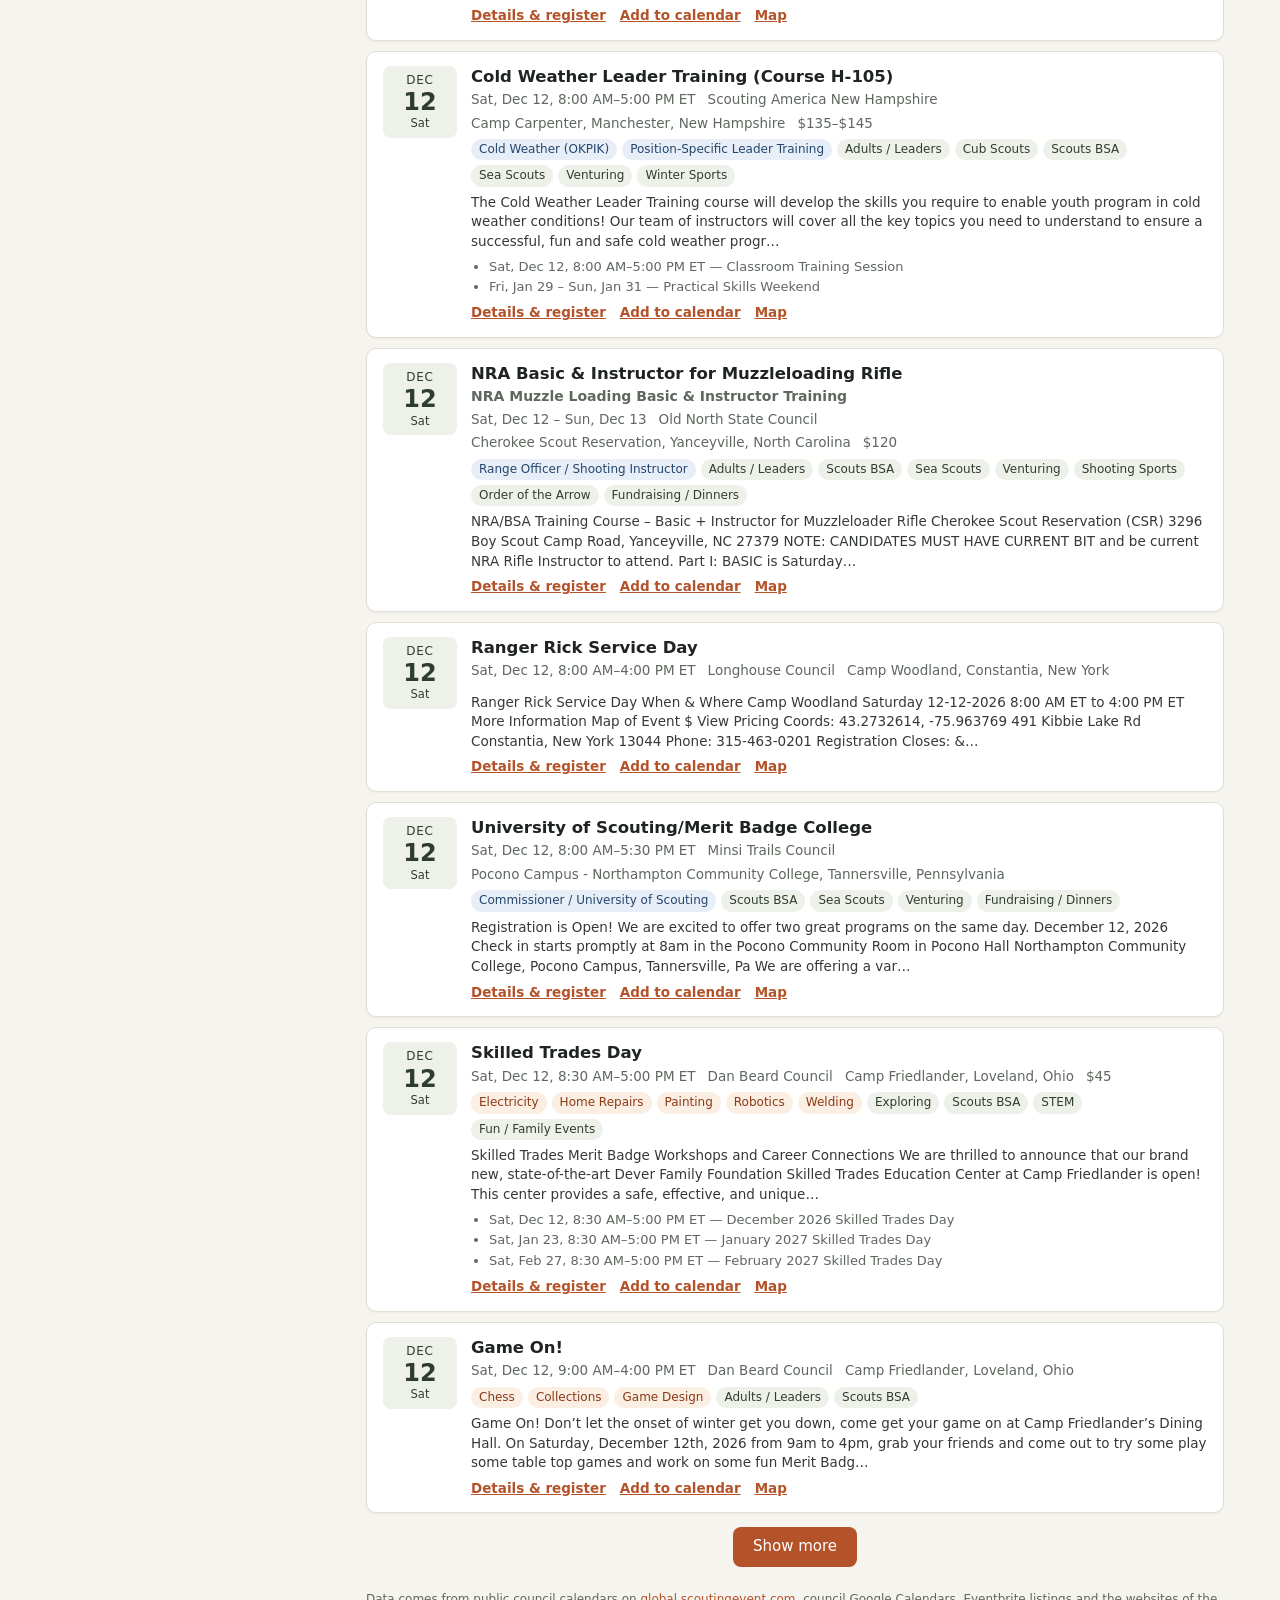
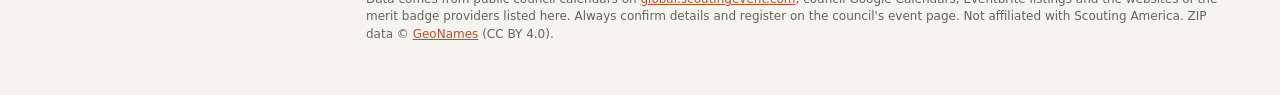
==== commit 88d4a534: "Add files via upload" ====
--- a/docs/index.html
+++ b/docs/index.html
@@ -132,6 +132,6 @@
       ZIP data © <a href="https://www.geonames.org/" target="_blank" rel="noopener">GeoNames</a> (CC BY 4.0).</p>
   </section>
 </main>
-<script src="app.js?v=3"></script>
+<script src="app.js?v=4"></script>
 </body>
 </html>
